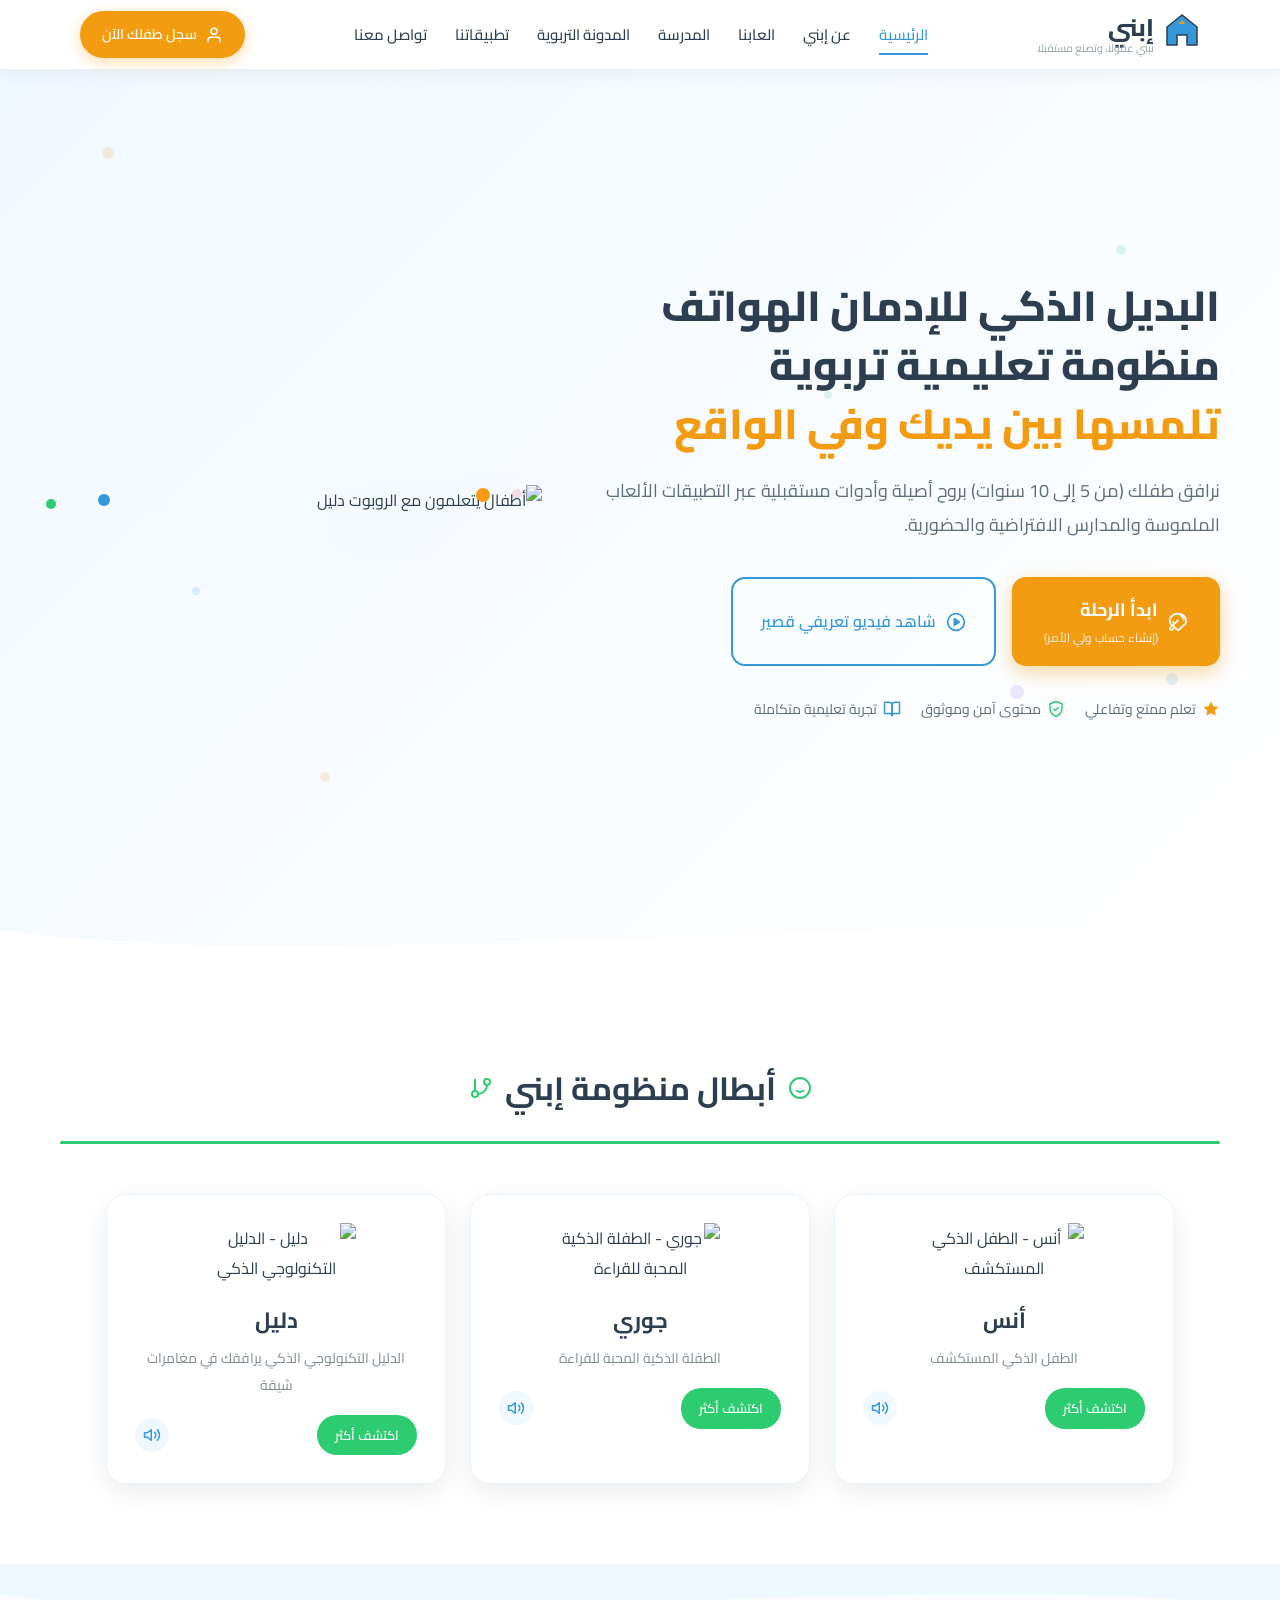
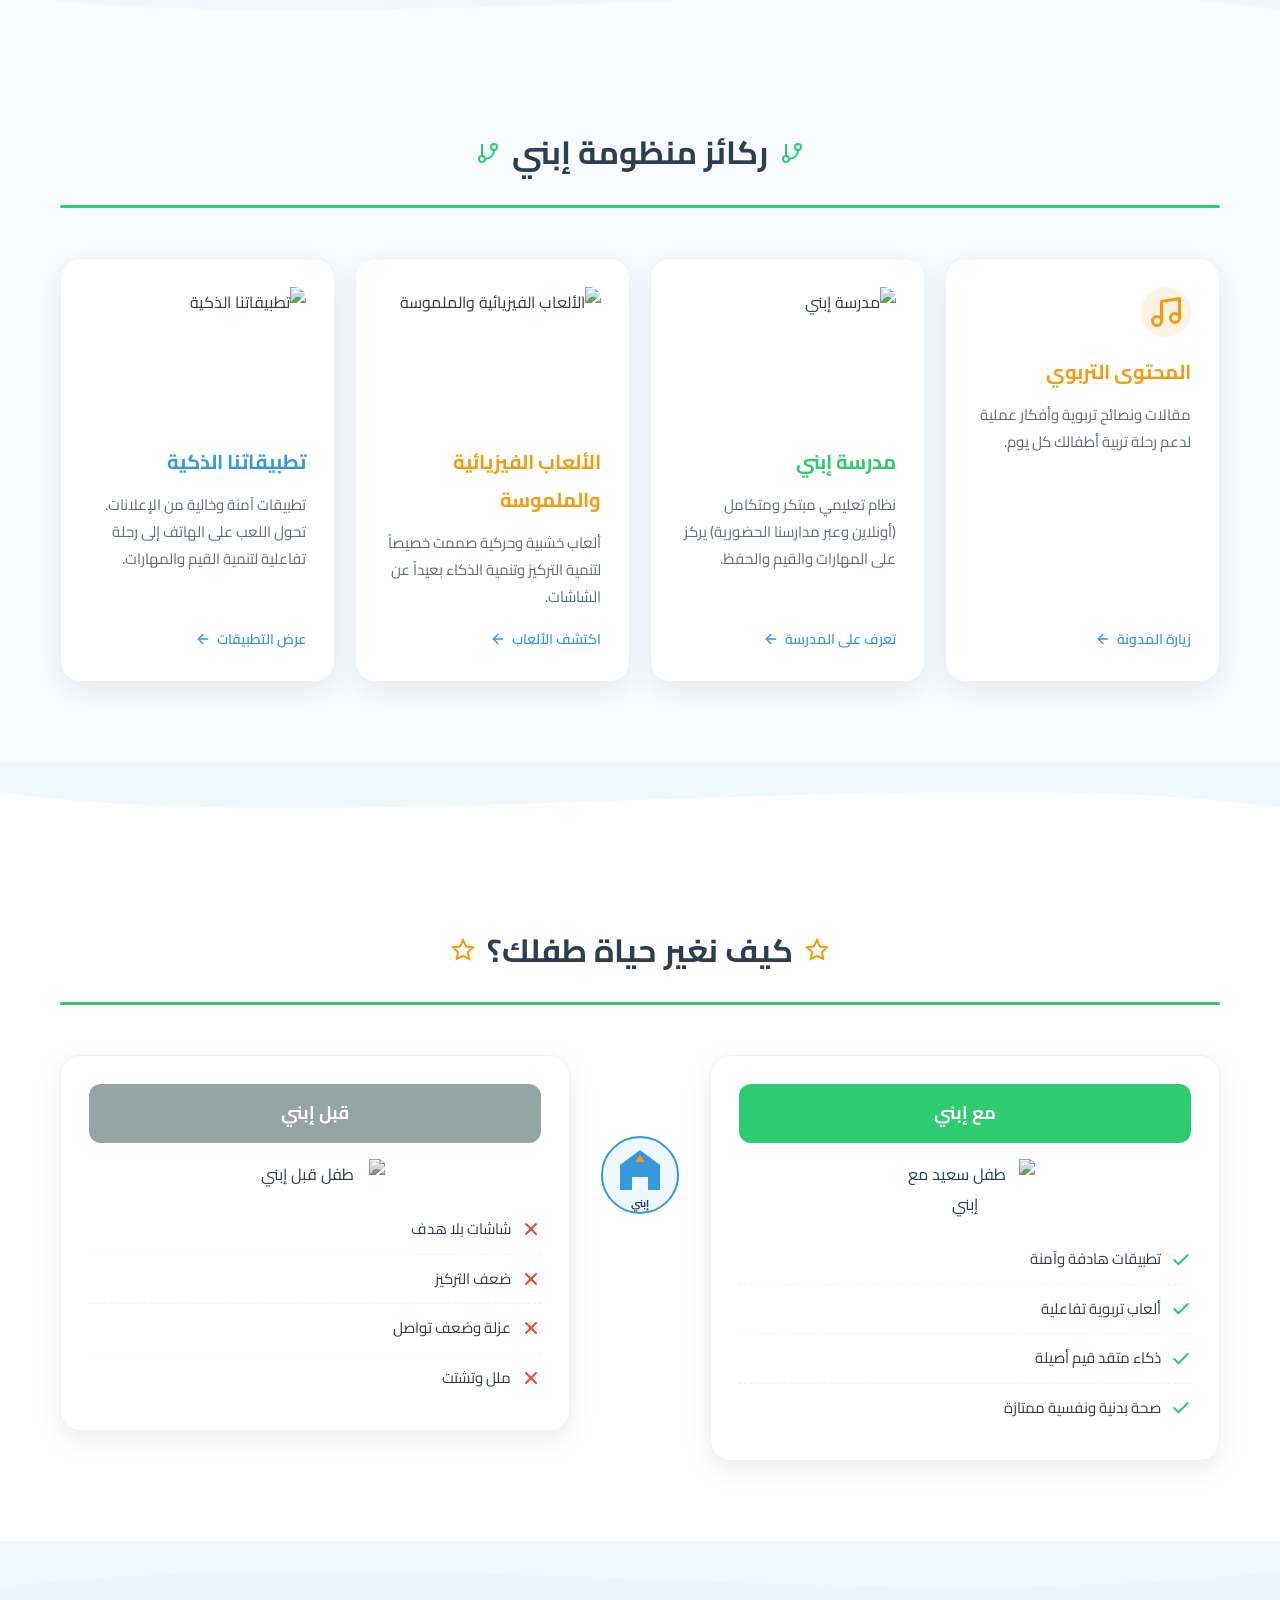
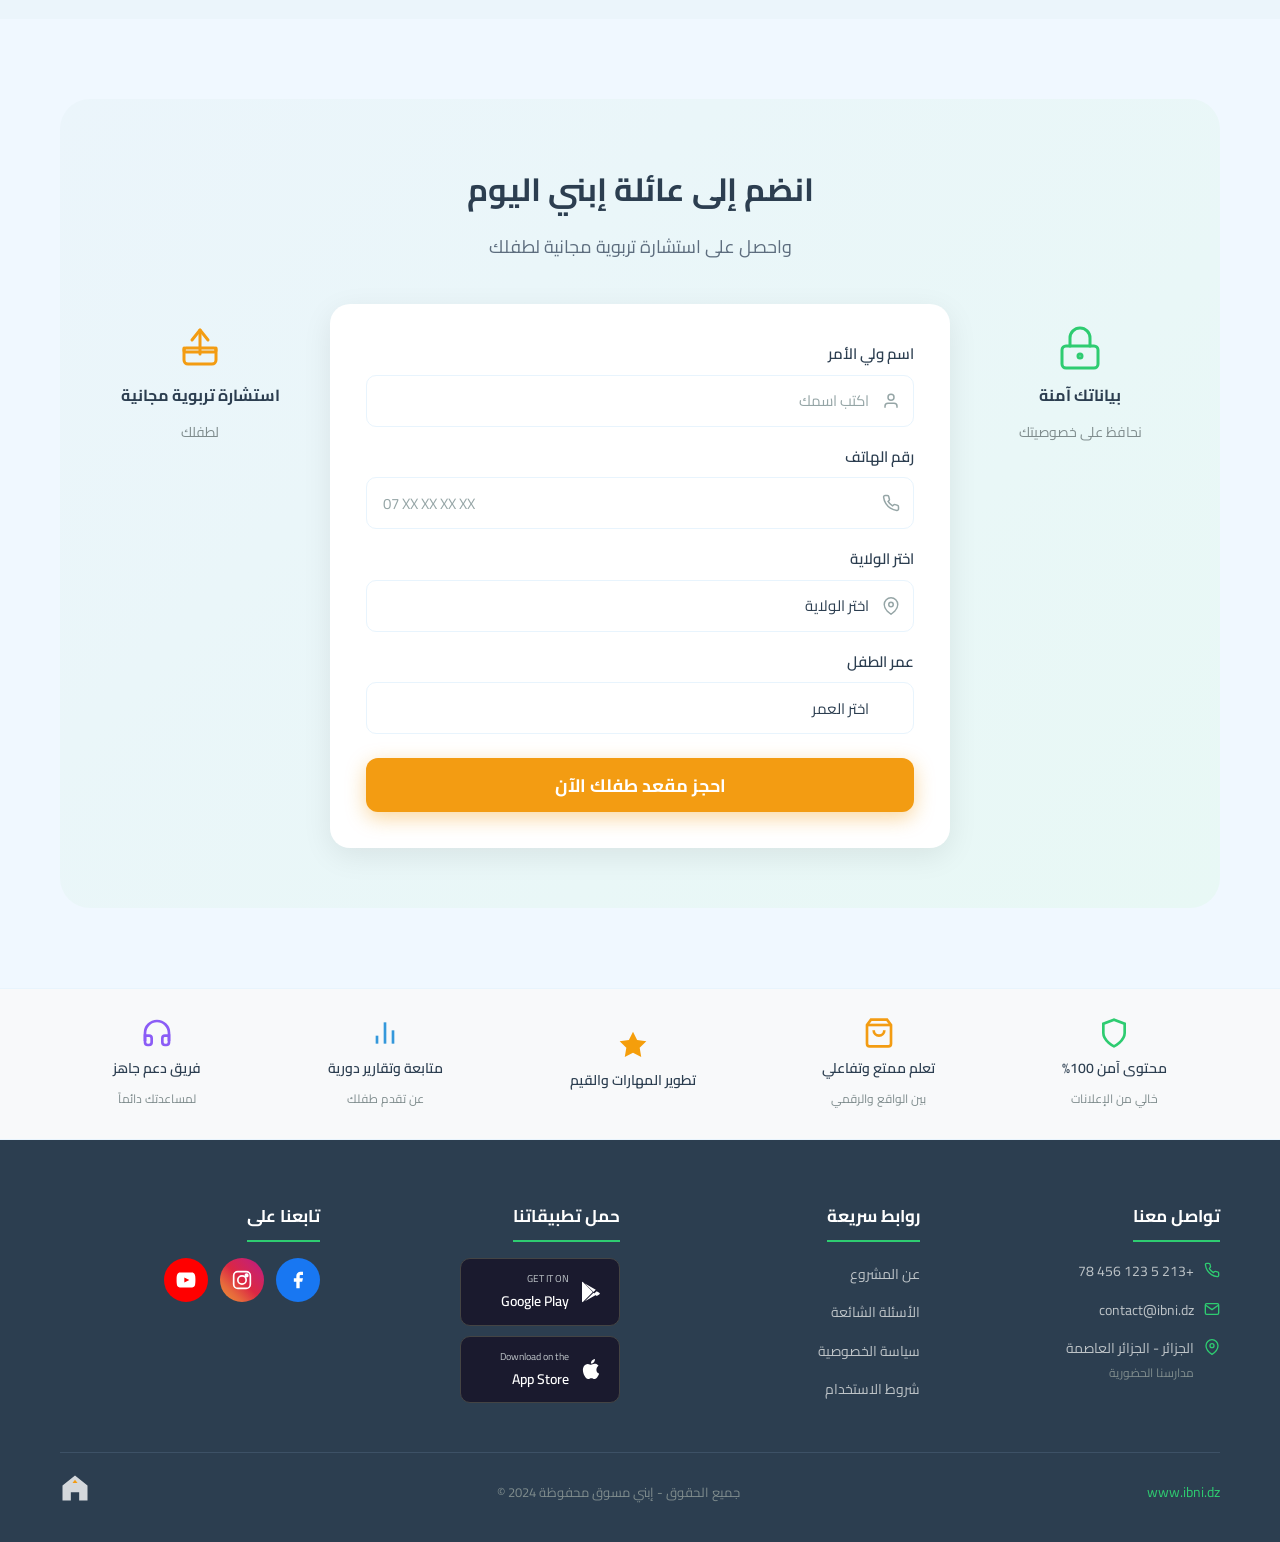
==== index.html @ ed9579e9 "Add files via upload" ====
<!DOCTYPE html>
<html lang="ar" dir="rtl">
<head>
  <meta charset="UTF-8">
  <meta name="viewport" content="width=device-width, initial-scale=1.0">
  <title>إبني - منظومة تعليمية تربوية</title>
  <link rel="preconnect" href="https://fonts.googleapis.com">
  <link rel="preconnect" href="https://fonts.gstatic.com" crossorigin>
  <link href="https://fonts.googleapis.com/css2?family=Cairo:wght@400;600;700;800&family=Tajawal:wght@400;500;700&display=swap" rel="stylesheet">
  <link rel="stylesheet" href="https://cdnjs.cloudflare.com/ajax/libs/font-awesome/6.5.1/css/all.min.css">
  <link rel="stylesheet" href="styles.css">
</head>
<body>

<!-- ═══════════════ NAVIGATION BAR ═══════════════ -->
<nav class="navbar" id="navbar">
  <div class="nav-container">
    <a href="#" class="nav-logo">
      <div class="logo-icon">
        <svg width="36" height="36" viewBox="0 0 36 36" fill="none">
          <path d="M18 3L3 15V33H13V23H23V33H33V15L18 3Z" fill="#3498DB" stroke="#2C3E50" stroke-width="1.5"/>
          <polygon points="18,8 15,12 21,12" fill="#F39C12"/>
        </svg>
      </div>
      <div class="logo-text">
        <span class="logo-name">إبني</span>
        <span class="logo-tagline">نبني عقولا، وتصنع مستقبلا</span>
      </div>
    </a>

    <ul class="nav-links" id="navLinks">
      <li><a href="#" class="active">الرئيسية</a></li>
      <li><a href="#about">عن إبني</a></li>
      <li><a href="#games">العابنا</a></li>
      <li><a href="#school">المدرسة</a></li>
      <li><a href="#blog">المدونة التربوية</a></li>
      <li><a href="#apps">تطبيقاتنا</a></li>
      <li><a href="#contact">تواصل معنا</a></li>
    </ul>

    <a href="register.html" class="nav-cta">
      <svg width="18" height="18" viewBox="0 0 24 24" fill="none" stroke="currentColor" stroke-width="2" stroke-linecap="round" stroke-linejoin="round"><path d="M20 21v-2a4 4 0 0 0-4-4H8a4 4 0 0 0-4 4v2"/><circle cx="12" cy="7" r="4"/></svg>
      <span>سجل طفلك الآن</span>
    </a>

    <button class="hamburger" id="hamburger" aria-label="القائمة">
      <svg width="28" height="28" viewBox="0 0 24 24" fill="none" stroke="#2C3E50" stroke-width="2.5" stroke-linecap="round"><line x1="3" y1="6" x2="21" y2="6"/><line x1="3" y1="12" x2="21" y2="12"/><line x1="3" y1="18" x2="21" y2="18"/></svg>
    </button>
  </div>
</nav>

<!-- ═══════════════ HERO SECTION ═══════════════ -->
<section class="hero" id="hero">
  <div class="hero-decorations">
    <span class="deco-circle deco-1"></span>
    <span class="deco-circle deco-2"></span>
    <span class="deco-circle deco-3"></span>
    <span class="deco-circle deco-4"></span>
    <span class="deco-circle deco-5"></span>
    <span class="deco-circle deco-6"></span>
    <span class="deco-circle deco-7"></span>
    <span class="deco-circle deco-8"></span>
  </div>
  <div class="container hero-grid">
    <div class="hero-text animate-fadeInRight">
      <h1>
        <span class="hero-line">البديل الذكي للإدمان الهواتف</span>
        <span class="hero-line">منظومة تعليمية تربوية</span>
        <span class="hero-line hero-highlight">تلمسها بين يديك وفي الواقع</span>
      </h1>
      <p class="hero-subtitle">نرافق طفلك (من 5 إلى 10 سنوات) بروح أصيلة وأدوات مستقبلية عبر التطبيقات الألعاب الملموسة والمدارس الافتراضية والحضورية.</p>
      <div class="hero-buttons animate-fadeInUp delay-1">
        <a href="register.html" class="btn btn-primary-cta">
          <svg width="20" height="20" viewBox="0 0 24 24" fill="none" stroke="currentColor" stroke-width="2" stroke-linecap="round" stroke-linejoin="round"><path d="M4.5 16.5c-1.5 1.38-2 2.5-2 3.5 0 2 2.5 2 4 0 1.5-2 .5-3.5 0-4.5"/><path d="M12 2C6.5 2 2 6 2 10c0 1.5.5 2.8 1 4l9 8 9-8c.5-1.2 1-2.5 1-4 0-4-4.5-8-10-8z" fill="none"/><path d="M15 4.1c2.3.8 4 3 4 5.4"/><path d="M6 12l2 2 4-4"/></svg>
          <div>
            <span class="btn-main-text">ابدأ الرحلة</span>
            <span class="btn-sub-text">(إنشاء حساب ولي الأمر)</span>
          </div>
        </a>
        <a href="#" class="btn btn-secondary-cta">
          <svg width="20" height="20" viewBox="0 0 24 24" fill="none" stroke="currentColor" stroke-width="2" stroke-linecap="round" stroke-linejoin="round"><circle cx="12" cy="12" r="10"/><polygon points="10,8 16,12 10,16" fill="currentColor"/></svg>
          <span>شاهد فيديو تعريفي قصير</span>
        </a>
      </div>
      <div class="trust-badges animate-fadeInUp delay-2">
        <div class="trust-badge">
          <svg width="18" height="18" viewBox="0 0 24 24" fill="#F39C12"><polygon points="12,2 15.09,8.26 22,9.27 17,14.14 18.18,21.02 12,17.77 5.82,21.02 7,14.14 2,9.27 8.91,8.26"/></svg>
          <span>تعلم ممتع وتفاعلي</span>
        </div>
        <div class="trust-badge">
          <svg width="18" height="18" viewBox="0 0 24 24" fill="none" stroke="#2ECC71" stroke-width="2" stroke-linecap="round" stroke-linejoin="round"><path d="M12 22s8-4 8-10V5l-8-3-8 3v7c0 6 8 10 8 10z"/><polyline points="9,12 11,14 15,10"/></svg>
          <span>محتوى آمن وموثوق</span>
        </div>
        <div class="trust-badge">
          <svg width="18" height="18" viewBox="0 0 24 24" fill="none" stroke="#3498DB" stroke-width="2" stroke-linecap="round" stroke-linejoin="round"><path d="M2 3h6a4 4 0 0 1 4 4v14a3 3 0 0 0-3-3H2z"/><path d="M22 3h-6a4 4 0 0 0-4 4v14a3 3 0 0 1 3-3h7z"/></svg>
          <span>تجربة تعليمية متكاملة</span>
        </div>
      </div>
    </div>
    <div class="hero-image animate-fadeInLeft">
      <img src="img/hero-characters.png" alt="أطفال يتعلمون مع الروبوت دليل" loading="lazy">
      <span class="floating-dot dot-1"></span>
      <span class="floating-dot dot-2"></span>
      <span class="floating-dot dot-3"></span>
    </div>
  </div>
  <div class="wave-divider">
    <svg viewBox="0 0 1440 100" preserveAspectRatio="none"><path d="M0,40 C360,100 1080,0 1440,60 L1440,100 L0,100 Z" fill="#FFFFFF"/></svg>
  </div>
</section>

<!-- ═══════════════ CHARACTERS SECTION ═══════════════ -->
<section class="characters-section" id="about">
  <div class="container">
    <div class="section-header reveal">
      <svg class="section-icon" width="24" height="24" viewBox="0 0 24 24" fill="none" stroke="#2ECC71" stroke-width="2"><path d="M12 2C6.48 2 2 6.48 2 12s4.48 10 10 10 10-4.48 10-10S17.52 2 12 2z"/><path d="M8 14s1.5 2 4 2 4-2 4-2"/><line x1="9" y1="9" x2="9.01" y2="9"/><line x1="15" y1="9" x2="15.01" y2="9"/></svg>
      <h2>أبطال منظومة إبني</h2>
      <svg class="section-icon" width="24" height="24" viewBox="0 0 24 24" fill="none" stroke="#2ECC71" stroke-width="2"><path d="M6 3v12"/><path d="M18 9a3 3 0 1 0 0-6 3 3 0 0 0 0 6z"/><path d="M6 21a3 3 0 1 0 0-6 3 3 0 0 0 0 6z"/><path d="M18 9a9 9 0 0 1-9 9"/></svg>
      <div class="section-underline"></div>
    </div>
    <div class="characters-grid">
      <div class="character-card reveal">
        <div class="character-img-wrap">
          <img src="img/anas.png" alt="أنس - الطفل الذكي المستكشف" loading="lazy" class="character-img float-animation">
        </div>
        <h3 class="character-name">أنس</h3>
        <p class="character-desc">الطفل الذكي المستكشف</p>
        <div class="character-actions">
          <a href="#" class="btn-discover">اكتشف أكثر</a>
          <button class="btn-audio" aria-label="تشغيل الصوت">
            <svg width="18" height="18" viewBox="0 0 24 24" fill="none" stroke="#3498DB" stroke-width="2" stroke-linecap="round" stroke-linejoin="round"><polygon points="11,5 6,9 2,9 2,15 6,15 11,19"/><path d="M19.07 4.93a10 10 0 0 1 0 14.14"/><path d="M15.54 8.46a5 5 0 0 1 0 7.07"/></svg>
          </button>
        </div>
      </div>
      <div class="character-card reveal">
        <div class="character-img-wrap">
          <img src="img/jouri.png" alt="جوري - الطفلة الذكية المحبة للقراءة" loading="lazy" class="character-img float-animation">
        </div>
        <h3 class="character-name">جوري</h3>
        <p class="character-desc">الطفلة الذكية المحبة للقراءة</p>
        <div class="character-actions">
          <a href="#" class="btn-discover">اكتشف أكثر</a>
          <button class="btn-audio" aria-label="تشغيل الصوت">
            <svg width="18" height="18" viewBox="0 0 24 24" fill="none" stroke="#3498DB" stroke-width="2" stroke-linecap="round" stroke-linejoin="round"><polygon points="11,5 6,9 2,9 2,15 6,15 11,19"/><path d="M19.07 4.93a10 10 0 0 1 0 14.14"/><path d="M15.54 8.46a5 5 0 0 1 0 7.07"/></svg>
          </button>
        </div>
      </div>
      <div class="character-card reveal">
        <div class="character-img-wrap">
          <img src="img/dalil.png" alt="دليل - الدليل التكنولوجي الذكي" loading="lazy" class="character-img float-animation">
        </div>
        <h3 class="character-name">دليل</h3>
        <p class="character-desc">الدليل التكنولوجي الذكي يرافقك في مغامرات شيقة</p>
        <div class="character-actions">
          <a href="#" class="btn-discover">اكتشف أكثر</a>
          <button class="btn-audio" aria-label="تشغيل الصوت">
            <svg width="18" height="18" viewBox="0 0 24 24" fill="none" stroke="#3498DB" stroke-width="2" stroke-linecap="round" stroke-linejoin="round"><polygon points="11,5 6,9 2,9 2,15 6,15 11,19"/><path d="M19.07 4.93a10 10 0 0 1 0 14.14"/><path d="M15.54 8.46a5 5 0 0 1 0 7.07"/></svg>
          </button>
        </div>
      </div>
    </div>
  </div>
</section>

<!-- ═══════════════ WAVE DIVIDER ═══════════════ -->
<div class="wave-divider wave-white-to-blue">
  <svg viewBox="0 0 1440 100" preserveAspectRatio="none"><path d="M0,40 C360,100 1080,0 1440,60 L1440,100 L0,100 Z" fill="#F8FBFF"/></svg>
</div>

<!-- ═══════════════ PILLARS SECTION ═══════════════ -->
<section class="pillars-section" id="games">
  <div class="container">
    <div class="section-header reveal">
      <svg class="section-icon" width="24" height="24" viewBox="0 0 24 24" fill="none" stroke="#2ECC71" stroke-width="2"><path d="M6 3v12"/><path d="M18 9a3 3 0 1 0 0-6 3 3 0 0 0 0 6z"/><path d="M6 21a3 3 0 1 0 0-6 3 3 0 0 0 0 6z"/><path d="M18 9a9 9 0 0 1-9 9"/></svg>
      <h2>ركائز منظومة إبني</h2>
      <svg class="section-icon" width="24" height="24" viewBox="0 0 24 24" fill="none" stroke="#2ECC71" stroke-width="2"><path d="M6 3v12"/><path d="M18 9a3 3 0 1 0 0-6 3 3 0 0 0 0 6z"/><path d="M6 21a3 3 0 1 0 0-6 3 3 0 0 0 0 6z"/><path d="M18 9a9 9 0 0 1-9 9"/></svg>
      <div class="section-underline"></div>
    </div>
    <div class="pillars-grid">
      <!-- Pillar 1 -->
      <div class="pillar-card reveal">
        <div class="pillar-icon-wrap" style="background: rgba(243,156,18,0.12)">
          <svg width="36" height="36" viewBox="0 0 24 24" fill="none" stroke="#F39C12" stroke-width="2" stroke-linecap="round" stroke-linejoin="round"><path d="M9 18V5l12-2v13"/><circle cx="6" cy="18" r="3"/><circle cx="18" cy="16" r="3"/></svg>
        </div>
        <h3 class="pillar-title" style="color:#F39C12">المحتوى التربوي</h3>
        <p class="pillar-body">مقالات ونصائح تربوية وأفكار عملية لدعم رحلة تربية أطفالك كل يوم.</p>
        <a href="#" class="pillar-link">
          زيارة المدونة
          <svg width="16" height="16" viewBox="0 0 24 24" fill="none" stroke="currentColor" stroke-width="2" stroke-linecap="round" stroke-linejoin="round"><line x1="19" y1="12" x2="5" y2="12"/><polyline points="12,19 5,12 12,5"/></svg>
        </a>
      </div>
      <!-- Pillar 2 -->
      <div class="pillar-card pillar-has-image reveal" id="school">
        <div class="pillar-image-wrap">
          <img src="img/school.png" alt="مدرسة إبني" loading="lazy">
        </div>
        <h3 class="pillar-title" style="color:#2ECC71">مدرسة إبني</h3>
        <p class="pillar-body">نظام تعليمي مبتكر ومتكامل (أونلاين وعبر مدارسنا الحضورية) يركز على المهارات والقيم والحفظ.</p>
        <a href="#" class="pillar-link">
          تعرف على المدرسة
          <svg width="16" height="16" viewBox="0 0 24 24" fill="none" stroke="currentColor" stroke-width="2" stroke-linecap="round" stroke-linejoin="round"><line x1="19" y1="12" x2="5" y2="12"/><polyline points="12,19 5,12 12,5"/></svg>
        </a>
      </div>
      <!-- Pillar 3 -->
      <div class="pillar-card pillar-has-image reveal">
        <div class="pillar-image-wrap">
          <img src="img/toys.png" alt="الألعاب الفيزيائية والملموسة" loading="lazy">
        </div>
        <h3 class="pillar-title" style="color:#F39C12">الألعاب الفيزيائية والملموسة</h3>
        <p class="pillar-body">ألعاب خشبية وحركية صممت خصيصاً لتنمية التركيز وتنمية الذكاء بعيداً عن الشاشات.</p>
        <a href="#" class="pillar-link">
          اكتشف الألعاب
          <svg width="16" height="16" viewBox="0 0 24 24" fill="none" stroke="currentColor" stroke-width="2" stroke-linecap="round" stroke-linejoin="round"><line x1="19" y1="12" x2="5" y2="12"/><polyline points="12,19 5,12 12,5"/></svg>
        </a>
      </div>
      <!-- Pillar 4 -->
      <div class="pillar-card pillar-has-image reveal" id="apps">
        <div class="pillar-image-wrap">
          <img src="img/apps.png" alt="تطبيقاتنا الذكية" loading="lazy">
        </div>
        <h3 class="pillar-title" style="color:#3498DB">تطبيقاتنا الذكية</h3>
        <p class="pillar-body">تطبيقات آمنة وخالية من الإعلانات. تحول اللعب على الهاتف إلى رحلة تفاعلية لتنمية القيم والمهارات.</p>
        <a href="#" class="pillar-link">
          عرض التطبيقات
          <svg width="16" height="16" viewBox="0 0 24 24" fill="none" stroke="currentColor" stroke-width="2" stroke-linecap="round" stroke-linejoin="round"><line x1="19" y1="12" x2="5" y2="12"/><polyline points="12,19 5,12 12,5"/></svg>
        </a>
      </div>
    </div>
  </div>
</section>

<!-- ═══════════════ WAVE DIVIDER ═══════════════ -->
<div class="wave-divider wave-blue-to-white">
  <svg viewBox="0 0 1440 100" preserveAspectRatio="none"><path d="M0,40 C360,100 1080,0 1440,60 L1440,100 L0,100 Z" fill="#FFFFFF"/></svg>
</div>

<!-- ═══════════════ COMPARISON SECTION ═══════════════ -->
<section class="comparison-section">
  <div class="container">
    <div class="section-header reveal">
      <svg class="section-icon" width="24" height="24" viewBox="0 0 24 24" fill="none" stroke="#F39C12" stroke-width="2"><polygon points="12,2 15,8.5 22,9.3 17,14 18.2,21 12,17.8 5.8,21 7,14 2,9.3 9,8.5"/></svg>
      <h2>كيف نغير حياة طفلك؟</h2>
      <svg class="section-icon" width="24" height="24" viewBox="0 0 24 24" fill="none" stroke="#F39C12" stroke-width="2"><polygon points="12,2 15,8.5 22,9.3 17,14 18.2,21 12,17.8 5.8,21 7,14 2,9.3 9,8.5"/></svg>
      <div class="section-underline"></div>
    </div>
    <div class="comparison-grid reveal">
      <!-- WITH IBNI (left in RTL = visually right) -->
      <div class="comparison-col comparison-after">
        <div class="comparison-header comparison-header-green">مع إبني</div>
        <div class="comparison-img-wrap">
          <img src="img/happy-child.png" alt="طفل سعيد مع إبني" loading="lazy">
        </div>
        <ul class="comparison-list">
          <li><svg width="20" height="20" viewBox="0 0 24 24" fill="none" stroke="#2ECC71" stroke-width="2.5" stroke-linecap="round" stroke-linejoin="round"><polyline points="20,6 9,17 4,12"/></svg><span>تطبيقات هادفة وآمنة</span></li>
          <li><svg width="20" height="20" viewBox="0 0 24 24" fill="none" stroke="#2ECC71" stroke-width="2.5" stroke-linecap="round" stroke-linejoin="round"><polyline points="20,6 9,17 4,12"/></svg><span>ألعاب تربوية تفاعلية</span></li>
          <li><svg width="20" height="20" viewBox="0 0 24 24" fill="none" stroke="#2ECC71" stroke-width="2.5" stroke-linecap="round" stroke-linejoin="round"><polyline points="20,6 9,17 4,12"/></svg><span>ذكاء متقد قيم أصيلة</span></li>
          <li><svg width="20" height="20" viewBox="0 0 24 24" fill="none" stroke="#2ECC71" stroke-width="2.5" stroke-linecap="round" stroke-linejoin="round"><polyline points="20,6 9,17 4,12"/></svg><span>صحة بدنية ونفسية ممتازة</span></li>
        </ul>
      </div>
      <!-- CENTER LOGO -->
      <div class="comparison-center">
        <div class="comparison-logo pulse-animation">
          <svg width="80" height="80" viewBox="0 0 80 80" fill="none">
            <circle cx="40" cy="40" r="38" fill="#F0F8FF" stroke="#3498DB" stroke-width="2"/>
            <path d="M40 15L20 30V55H32V42H48V55H60V30L40 15Z" fill="#3498DB"/>
            <polygon points="40,20 35,27 45,27" fill="#F39C12"/>
            <text x="40" y="72" text-anchor="middle" fill="#2C3E50" font-family="Cairo" font-size="10" font-weight="700">إبني</text>
          </svg>
        </div>
      </div>
      <!-- BEFORE IBNI -->
      <div class="comparison-col comparison-before">
        <div class="comparison-header comparison-header-gray">قبل إبني</div>
        <div class="comparison-img-wrap">
          <img src="img/sad-child.png" alt="طفل قبل إبني" loading="lazy" class="grayscale-img">
        </div>
        <ul class="comparison-list">
          <li><svg width="20" height="20" viewBox="0 0 24 24" fill="none" stroke="#E74C3C" stroke-width="2.5" stroke-linecap="round" stroke-linejoin="round"><line x1="18" y1="6" x2="6" y2="18"/><line x1="6" y1="6" x2="18" y2="18"/></svg><span>شاشات بلا هدف</span></li>
          <li><svg width="20" height="20" viewBox="0 0 24 24" fill="none" stroke="#E74C3C" stroke-width="2.5" stroke-linecap="round" stroke-linejoin="round"><line x1="18" y1="6" x2="6" y2="18"/><line x1="6" y1="6" x2="18" y2="18"/></svg><span>ضعف التركيز</span></li>
          <li><svg width="20" height="20" viewBox="0 0 24 24" fill="none" stroke="#E74C3C" stroke-width="2.5" stroke-linecap="round" stroke-linejoin="round"><line x1="18" y1="6" x2="6" y2="18"/><line x1="6" y1="6" x2="18" y2="18"/></svg><span>عزلة وضعف تواصل</span></li>
          <li><svg width="20" height="20" viewBox="0 0 24 24" fill="none" stroke="#E74C3C" stroke-width="2.5" stroke-linecap="round" stroke-linejoin="round"><line x1="18" y1="6" x2="6" y2="18"/><line x1="6" y1="6" x2="18" y2="18"/></svg><span>ملل وتشتت</span></li>
        </ul>
      </div>
    </div>
  </div>
</section>

<!-- ═══════════════ WAVE DIVIDER ═══════════════ -->
<div class="wave-divider">
  <svg viewBox="0 0 1440 100" preserveAspectRatio="none"><path d="M0,60 C480,0 960,100 1440,40 L1440,100 L0,100 Z" fill="#EBF5FB"/></svg>
</div>

<!-- ═══════════════ REGISTRATION CTA SECTION ═══════════════ -->
<section class="cta-section" id="contact">
  <div class="container">
    <div class="cta-wrapper reveal">
      <h2 class="cta-title">انضم إلى عائلة إبني اليوم</h2>
      <p class="cta-subtitle">واحصل على استشارة تربوية مجانية لطفلك</p>
      <div class="cta-grid">
        <!-- Left Badge -->
        <div class="cta-badge">
          <svg width="48" height="48" viewBox="0 0 24 24" fill="none" stroke="#2ECC71" stroke-width="1.5" stroke-linecap="round" stroke-linejoin="round"><rect x="3" y="11" width="18" height="11" rx="2" ry="2"/><path d="M7 11V7a5 5 0 0 1 10 0v4"/><circle cx="12" cy="16" r="1"/></svg>
          <span class="cta-badge-title">بياناتك آمنة</span>
          <span class="cta-badge-sub">نحافظ على خصوصيتك</span>
        </div>
        <!-- Center Form -->
        <form class="cta-form" id="ctaForm">
          <div class="form-group">
            <label for="parentName">اسم ولي الأمر</label>
            <div class="input-wrap">
              <svg class="input-icon" width="18" height="18" viewBox="0 0 24 24" fill="none" stroke="#95A5A6" stroke-width="2"><path d="M20 21v-2a4 4 0 0 0-4-4H8a4 4 0 0 0-4 4v2"/><circle cx="12" cy="7" r="4"/></svg>
              <input type="text" id="parentName" placeholder="اكتب اسمك" required>
            </div>
          </div>
          <div class="form-group">
            <label for="parentPhone">رقم الهاتف</label>
            <div class="input-wrap">
              <svg class="input-icon" width="18" height="18" viewBox="0 0 24 24" fill="none" stroke="#95A5A6" stroke-width="2"><path d="M22 16.92v3a2 2 0 0 1-2.18 2 19.79 19.79 0 0 1-8.63-3.07 19.5 19.5 0 0 1-6-6 19.79 19.79 0 0 1-3.07-8.67A2 2 0 0 1 4.11 2h3a2 2 0 0 1 2 1.72 12.84 12.84 0 0 0 .7 2.81 2 2 0 0 1-.45 2.11L8.09 9.91a16 16 0 0 0 6 6l1.27-1.27a2 2 0 0 1 2.11-.45 12.84 12.84 0 0 0 2.81.7A2 2 0 0 1 22 16.92z"/></svg>
              <input type="tel" id="parentPhone" placeholder="07 XX XX XX XX" pattern="0[5-7][0-9]{8}">
            </div>
          </div>
          <div class="form-group">
            <label for="wilaya">اختر الولاية</label>
            <div class="input-wrap">
              <svg class="input-icon" width="18" height="18" viewBox="0 0 24 24" fill="none" stroke="#95A5A6" stroke-width="2"><path d="M21 10c0 7-9 13-9 13s-9-6-9-13a9 9 0 0 1 18 0z"/><circle cx="12" cy="10" r="3"/></svg>
              <select id="wilaya">
                <option value="">اختر الولاية</option>
                <option value="01">01 - Adrar</option><option value="02">02 - Chlef</option><option value="03">03 - Laghouat</option><option value="04">04 - Oum El Bouaghi</option><option value="05">05 - Batna</option><option value="06">06 - Béjaïa</option><option value="07">07 - Biskra</option><option value="08">08 - Béchar</option><option value="09">09 - Blida</option><option value="10">10 - Bouira</option><option value="11">11 - Tamanrasset</option><option value="12">12 - Tébessa</option><option value="13">13 - Tlemcen</option><option value="14">14 - Tiaret</option><option value="15">15 - Tizi Ouzou</option><option value="16">16 - Algiers</option><option value="17">17 - Djelfa</option><option value="18">18 - Jijel</option><option value="19">19 - Sétif</option><option value="20">20 - Saïda</option><option value="21">21 - Skikda</option><option value="22">22 - Sidi Bel Abbès</option><option value="23">23 - Annaba</option><option value="24">24 - Guelma</option><option value="25">25 - Constantine</option><option value="26">26 - Médéa</option><option value="27">27 - Mostaganem</option><option value="28">28 - M'Sila</option><option value="29">29 - Mascara</option><option value="30">30 - Ouargla</option><option value="31">31 - Oran</option><option value="32">32 - El Bayadh</option><option value="33">33 - Illizi</option><option value="34">34 - Bordj Bou Arréridj</option><option value="35">35 - Boumerdès</option><option value="36">36 - El Tarf</option><option value="37">37 - Tindouf</option><option value="38">38 - Tissemsilt</option><option value="39">39 - El Oued</option><option value="40">40 - Khenchela</option><option value="41">41 - Souk Ahras</option><option value="42">42 - Tipaza</option><option value="43">43 - Mila</option><option value="44">44 - Aïn Defla</option><option value="45">45 - Naâma</option><option value="46">46 - Aïn Témouchent</option><option value="47">47 - Ghardaïa</option><option value="48">48 - Relizane</option><option value="49">49 - Timimoun</option><option value="50">50 - Bordj Badji Mokhtar</option><option value="51">51 - Ouled Djellal</option><option value="52">52 - Béni Abbès</option><option value="53">53 - In Salah</option><option value="54">54 - In Guezzam</option><option value="55">55 - Touggourt</option><option value="56">56 - Djanet</option><option value="57">57 - El M'Ghair</option><option value="58">58 - El Meniaa</option>
              </select>
            </div>
          </div>
          <div class="form-group">
            <label for="childAge">عمر الطفل</label>
            <div class="input-wrap">
              <select id="childAge">
                <option value="">اختر العمر</option>
                <option value="5">5 سنوات</option>
                <option value="6">6 سنوات</option>
                <option value="7">7 سنوات</option>
                <option value="8">8 سنوات</option>
                <option value="9">9 سنوات</option>
                <option value="10">10 سنوات</option>
              </select>
            </div>
          </div>
          <button type="submit" class="btn-submit">احجز مقعد طفلك الآن</button>
        </form>
        <!-- Right Badge -->
        <div class="cta-badge">
          <svg width="48" height="48" viewBox="0 0 24 24" fill="none" stroke="#F39C12" stroke-width="1.5" stroke-linecap="round" stroke-linejoin="round"><path d="M20 12v6a2 2 0 0 1-2 2H6a2 2 0 0 1-2-2v-6"/><polyline points="12,3 12,15"/><path d="M8 8l4-5 4 5"/><rect x="4" y="12" width="16" height="2" rx="1"/></svg>
          <span class="cta-badge-title">استشارة تربوية مجانية</span>
          <span class="cta-badge-sub">لطفلك</span>
        </div>
      </div>
    </div>
  </div>
</section>

<!-- ═══════════════ TRUST BAR ═══════════════ -->
<section class="trust-bar">
  <div class="container">
    <div class="trust-bar-grid">
      <div class="trust-bar-item reveal">
        <svg width="32" height="32" viewBox="0 0 24 24" fill="none" stroke="#2ECC71" stroke-width="2"><path d="M12 22s8-4 8-10V5l-8-3-8 3v7c0 6 8 10 8 10z"/></svg>
        <span class="trust-bar-text">محتوى آمن 100%</span>
        <span class="trust-bar-sub">خالي من الإعلانات</span>
      </div>
      <div class="trust-bar-item reveal">
        <svg width="32" height="32" viewBox="0 0 24 24" fill="none" stroke="#F39C12" stroke-width="2"><path d="M6 2L3 6v14a2 2 0 0 0 2 2h14a2 2 0 0 0 2-2V6l-3-4z"/><line x1="3" y1="6" x2="21" y2="6"/><path d="M16 10a4 4 0 0 1-8 0"/></svg>
        <span class="trust-bar-text">تعلم ممتع وتفاعلي</span>
        <span class="trust-bar-sub">بين الواقع والرقمي</span>
      </div>
      <div class="trust-bar-item reveal">
        <svg width="32" height="32" viewBox="0 0 24 24" fill="#F59E0B"><polygon points="12,2 15.09,8.26 22,9.27 17,14.14 18.18,21.02 12,17.77 5.82,21.02 7,14.14 2,9.27 8.91,8.26"/></svg>
        <span class="trust-bar-text">تطوير المهارات والقيم</span>
        <span class="trust-bar-sub"></span>
      </div>
      <div class="trust-bar-item reveal">
        <svg width="32" height="32" viewBox="0 0 24 24" fill="none" stroke="#3498DB" stroke-width="2"><line x1="18" y1="20" x2="18" y2="10"/><line x1="12" y1="20" x2="12" y2="4"/><line x1="6" y1="20" x2="6" y2="14"/></svg>
        <span class="trust-bar-text">متابعة وتقارير دورية</span>
        <span class="trust-bar-sub">عن تقدم طفلك</span>
      </div>
      <div class="trust-bar-item reveal">
        <svg width="32" height="32" viewBox="0 0 24 24" fill="none" stroke="#8B5CF6" stroke-width="2"><path d="M3 18v-6a9 9 0 0 1 18 0v6"/><path d="M21 19a2 2 0 0 1-2 2h-1a2 2 0 0 1-2-2v-3a2 2 0 0 1 2-2h3zM3 19a2 2 0 0 0 2 2h1a2 2 0 0 0 2-2v-3a2 2 0 0 0-2-2H3z"/></svg>
        <span class="trust-bar-text">فريق دعم جاهز</span>
        <span class="trust-bar-sub">لمساعدتك دائماً</span>
      </div>
    </div>
  </div>
</section>

<!-- ═══════════════ FOOTER ═══════════════ -->
<footer class="site-footer">
  <div class="container">
    <div class="footer-grid">
      <!-- Column 1 -->
      <div class="footer-col">
        <h4 class="footer-heading">تواصل معنا</h4>
        <ul class="footer-contact">
          <li>
            <svg width="16" height="16" viewBox="0 0 24 24" fill="none" stroke="#2ECC71" stroke-width="2"><path d="M22 16.92v3a2 2 0 0 1-2.18 2 19.79 19.79 0 0 1-8.63-3.07 19.5 19.5 0 0 1-6-6 19.79 19.79 0 0 1-3.07-8.67A2 2 0 0 1 4.11 2h3a2 2 0 0 1 2 1.72c.13.81.32 1.6.57 2.37a2 2 0 0 1-.45 2.11L8.09 9.91a16 16 0 0 0 6 6l1.27-1.27a2 2 0 0 1 2.11-.45c.77.25 1.56.44 2.37.57A2 2 0 0 1 22 16.92z"/></svg>
            <span>+213 5 123 456 78</span>
          </li>
          <li>
            <svg width="16" height="16" viewBox="0 0 24 24" fill="none" stroke="#2ECC71" stroke-width="2"><path d="M4 4h16c1.1 0 2 .9 2 2v12c0 1.1-.9 2-2 2H4c-1.1 0-2-.9-2-2V6c0-1.1.9-2 2-2z"/><polyline points="22,6 12,13 2,6"/></svg>
            <span>contact@ibni.dz</span>
          </li>
          <li>
            <svg width="16" height="16" viewBox="0 0 24 24" fill="none" stroke="#2ECC71" stroke-width="2"><path d="M21 10c0 7-9 13-9 13s-9-6-9-13a9 9 0 0 1 18 0z"/><circle cx="12" cy="10" r="3"/></svg>
            <div>
              <span>الجزائر - الجزائر العاصمة</span>
              <span class="footer-sub">مدارسنا الحضورية</span>
            </div>
          </li>
        </ul>
      </div>
      <!-- Column 2 -->
      <div class="footer-col">
        <h4 class="footer-heading">روابط سريعة</h4>
        <ul class="footer-links">
          <li><a href="#">عن المشروع</a></li>
          <li><a href="#">الأسئلة الشائعة</a></li>
          <li><a href="#">سياسة الخصوصية</a></li>
          <li><a href="#">شروط الاستخدام</a></li>
        </ul>
      </div>
      <!-- Column 3 -->
      <div class="footer-col">
        <h4 class="footer-heading">حمل تطبيقاتنا</h4>
        <div class="store-buttons">
          <a href="#" class="store-btn">
            <svg width="24" height="24" viewBox="0 0 24 24" fill="#FFFFFF"><path d="M3.609 1.814L13.792 12 3.61 22.186a.996.996 0 0 1-.61-.92V2.734a1 1 0 0 1 .609-.92zm10.89 10.893l2.302 2.302-10.937 6.333 8.635-8.635zm3.199-1.4l2.538 1.472a1 1 0 0 1 0 1.728l-2.538 1.47-2.536-2.534 2.536-2.137zM5.864 3.469L16.8 9.802l-2.302 2.302L5.864 3.47z"/></svg>
            <div>
              <span class="store-small">GET IT ON</span>
              <span class="store-big">Google Play</span>
            </div>
          </a>
          <a href="#" class="store-btn">
            <svg width="24" height="24" viewBox="0 0 24 24" fill="#FFFFFF"><path d="M18.71 19.5c-.83 1.24-1.71 2.45-3.05 2.47-1.34.03-1.77-.79-3.29-.79-1.53 0-2 .77-3.27.82-1.31.05-2.3-1.32-3.14-2.53C4.25 17 2.94 12.45 4.7 9.39c.87-1.52 2.43-2.48 4.12-2.51 1.28-.02 2.5.87 3.29.87.78 0 2.26-1.07 3.8-.91.65.03 2.47.26 3.64 1.98-.09.06-2.17 1.28-2.15 3.81.03 3.02 2.65 4.03 2.68 4.04-.03.07-.42 1.44-1.38 2.83M13 3.5c.73-.83 1.94-1.46 2.94-1.5.13 1.17-.34 2.35-1.04 3.19-.69.85-1.83 1.51-2.95 1.42-.15-1.15.41-2.35 1.05-3.11z"/></svg>
            <div>
              <span class="store-small">Download on the</span>
              <span class="store-big">App Store</span>
            </div>
          </a>
        </div>
      </div>
      <!-- Column 4 -->
      <div class="footer-col">
        <h4 class="footer-heading">تابعنا على</h4>
        <div class="social-icons">
          <a href="#" class="social-circle social-fb" aria-label="فيسبوك">
            <svg width="20" height="20" viewBox="0 0 24 24" fill="#FFFFFF"><path d="M18 2h-3a5 5 0 0 0-5 5v3H7v4h3v8h4v-8h3l1-4h-4V7a1 1 0 0 1 1-1h3z"/></svg>
          </a>
          <a href="#" class="social-circle social-ig" aria-label="انستغرام">
            <svg width="20" height="20" viewBox="0 0 24 24" fill="none" stroke="#FFFFFF" stroke-width="2"><rect x="2" y="2" width="20" height="20" rx="5"/><circle cx="12" cy="12" r="5"/><circle cx="17.5" cy="6.5" r="1.5" fill="#FFFFFF"/></svg>
          </a>
          <a href="#" class="social-circle social-yt" aria-label="يوتيوب">
            <svg width="20" height="20" viewBox="0 0 24 24" fill="#FFFFFF"><path d="M23 7s-.3-2-1.2-2.9C20.7 3 19.5 3 19 3H5c-.5 0-1.7 0-2.8 1.1C1.3 5 1 7 1 7s-.3 2-.3 4v2c0 2 .3 4 .3 4s.3 2 1.2 2.9C3.3 21 4.5 21 5 21h14c.5 0 1.7 0 2.8-1.1.9-.9 1.2-2.9 1.2-2.9s.3-2 .3-4v-2c0-2-.3-4-.3-4zM10 15V9l6 3-6 3z"/></svg>
          </a>
        </div>
      </div>
    </div>
    <div class="footer-bottom">
      <span class="footer-url">www.ibni.dz</span>
      <span class="footer-copy">جميع الحقوق - إبني مسوق محفوظة 2024 &copy;</span>
      <div class="footer-logo-small">
        <svg width="30" height="30" viewBox="0 0 36 36" fill="none">
          <path d="M18 3L3 15V33H13V23H23V33H33V15L18 3Z" fill="#FFFFFF" opacity="0.8"/>
          <polygon points="18,8 15,12 21,12" fill="#F39C12"/>
        </svg>
      </div>
    </div>
  </div>
</footer>

<script src="script.js"></script>
</body>
</html>
---- styles.css ----
/* ═══════════════════════════════════════
   IBNI DESIGN SYSTEM — styles.css
   ═══════════════════════════════════════ */

/* ── RESET & BASE ─────────────────────── */
*, *::before, *::after { margin: 0; padding: 0; box-sizing: border-box; }
html { scroll-behavior: smooth; }
body {
  font-family: 'Cairo', 'Tajawal', sans-serif;
  background: #F0F8FF;
  color: #2C3E50;
  line-height: 1.9;
  font-size: 16px;
  overflow-x: hidden;
}
img { max-width: 100%; height: auto; display: block; }
a { text-decoration: none; color: inherit; }
ul { list-style: none; }
button { cursor: pointer; border: none; background: none; font-family: inherit; }
input, select, textarea { font-family: inherit; }
.container { max-width: 1200px; margin: 0 auto; padding: 0 20px; }

/* ── NAVBAR ───────────────────────────── */
.navbar {
  position: fixed; top: 0; width: 100%; z-index: 1000;
  background: #FFFFFF;
  border-bottom: 1px solid #E8F4FD;
  box-shadow: 0 2px 20px rgba(0,0,0,0.06);
  height: 70px;
  transition: all 0.3s ease;
}
.navbar.scrolled {
  box-shadow: 0 4px 30px rgba(0,0,0,0.12);
  height: 62px;
}
.nav-container {
  max-width: 1200px; margin: 0 auto;
  display: flex; align-items: center; justify-content: space-between;
  height: 100%; padding: 0 40px;
}
.nav-logo { display: flex; align-items: center; gap: 10px; }
.logo-icon { flex-shrink: 0; }
.logo-text { display: flex; flex-direction: column; }
.logo-name { font-size: 24px; font-weight: 800; color: #2C3E50; line-height: 1.2; }
.logo-tagline { font-size: 11px; color: #95A5A6; line-height: 1.2; }
.nav-links {
  display: flex; align-items: center; gap: 28px;
}
.nav-links a {
  font-size: 15px; font-weight: 500; color: #2C3E50;
  transition: all 0.3s ease;
  padding-bottom: 4px;
  border-bottom: 2px solid transparent;
}
.nav-links a:hover { color: #2ECC71; }
.nav-links a.active {
  color: #3498DB;
  border-bottom: 2px solid #3498DB;
}
.nav-cta {
  display: flex; align-items: center; gap: 8px;
  background: #F39C12; color: #FFFFFF;
  padding: 10px 22px; border-radius: 25px;
  font-weight: 600; font-size: 14px;
  transition: all 0.3s ease;
  box-shadow: 0 4px 15px rgba(243,156,18,0.35);
  white-space: nowrap;
}
.nav-cta:hover { background: #E67E22; transform: scale(1.03); }
.hamburger { display: none; padding: 8px; }

/* ── HERO ─────────────────────────────── */
.hero {
  background: linear-gradient(135deg, #F0F8FF 0%, #FFFFFF 100%);
  min-height: 100vh;
  padding-top: 100px;
  position: relative;
  overflow: hidden;
}
.hero-grid {
  display: grid; grid-template-columns: 55% 45%;
  align-items: center; gap: 40px;
  min-height: calc(100vh - 100px);
}
.hero-text h1 {
  margin-bottom: 20px;
}
.hero-line {
  display: block;
  font-size: 42px; font-weight: 800; color: #2C3E50;
  line-height: 1.4;
}
.hero-highlight { color: #F39C12; }
.hero-subtitle {
  font-size: 18px; color: #5D6D7E; line-height: 1.9;
  margin-bottom: 35px;
}
.hero-buttons {
  display: flex; gap: 16px; flex-wrap: wrap;
  margin-bottom: 30px;
}
.btn { display: inline-flex; align-items: center; gap: 10px; transition: all 0.3s ease; }
.btn:active { transform: scale(0.97); }
.btn-primary-cta {
  background: #F39C12; color: #FFFFFF;
  padding: 16px 32px; border-radius: 14px;
  font-size: 18px; font-weight: 700;
  box-shadow: 0 6px 20px rgba(243,156,18,0.4);
}
.btn-primary-cta:hover { background: #E67E22; transform: translateY(-2px); }
.btn-main-text { display: block; font-size: 18px; font-weight: 700; }
.btn-sub-text { display: block; font-size: 12px; font-weight: 400; opacity: 0.9; }
.btn-secondary-cta {
  background: transparent; color: #3498DB;
  padding: 14px 28px; border-radius: 14px;
  border: 2px solid #3498DB;
  font-size: 16px; font-weight: 600;
}
.btn-secondary-cta:hover { background: #3498DB; color: #FFFFFF; }
.trust-badges {
  display: flex; gap: 20px; flex-wrap: wrap;
}
.trust-badge {
  display: flex; align-items: center; gap: 6px;
  font-size: 14px; color: #5D6D7E;
}
.hero-image {
  position: relative; display: flex; justify-content: center; align-items: center;
}
.hero-image img {
  width: 100%; max-width: 560px;
  filter: drop-shadow(0 20px 40px rgba(0,0,0,0.12));
  animation: float 4s ease-in-out infinite;
}

/* Floating dots */
.floating-dot {
  position: absolute; border-radius: 50%; pointer-events: none;
}
.dot-1 { width: 14px; height: 14px; background: #F39C12; top: 10%; right: 10%; animation: float 3s ease-in-out infinite; }
.dot-2 { width: 10px; height: 10px; background: #2ECC71; bottom: 20%; left: 5%; animation: float 5s ease-in-out infinite 1s; }
.dot-3 { width: 12px; height: 12px; background: #3498DB; top: 30%; left: 15%; animation: float 6s ease-in-out infinite 2s; }

/* Decorative circles */
.hero-decorations { position: absolute; width: 100%; height: 100%; top: 0; left: 0; pointer-events: none; overflow: hidden; }
.deco-circle {
  position: absolute; border-radius: 50%; opacity: 0.15;
}
.deco-1 { width: 12px; height: 12px; background: #F39C12; top: 15%; left: 8%; animation: float 5s ease-in-out infinite; }
.deco-2 { width: 10px; height: 10px; background: #2ECC71; top: 25%; right: 12%; animation: float 4s ease-in-out infinite 0.5s; }
.deco-3 { width: 8px; height: 8px; background: #3498DB; top: 60%; left: 15%; animation: float 6s ease-in-out infinite 1s; }
.deco-4 { width: 14px; height: 14px; background: #8B5CF6; top: 70%; right: 20%; animation: float 5s ease-in-out infinite 1.5s; }
.deco-5 { width: 10px; height: 10px; background: #F39C12; bottom: 20%; left: 25%; animation: float 4s ease-in-out infinite 2s; }
.deco-6 { width: 8px; height: 8px; background: #2ECC71; top: 40%; right: 35%; animation: float 3s ease-in-out infinite 0.8s; }
.deco-7 { width: 12px; height: 12px; background: #3498DB; bottom: 30%; right: 8%; animation: float 5s ease-in-out infinite 1.2s; }
.deco-8 { width: 10px; height: 10px; background: #E74C3C; top: 50%; left: 40%; animation: float 6s ease-in-out infinite 2.5s; }

/* Wave dividers */
.wave-divider { position: relative; width: 100%; line-height: 0; margin-top: -2px; }
.wave-divider svg { width: 100%; height: 80px; }

/* ── SECTION HEADERS ──────────────────── */
.section-header {
  text-align: center; margin-bottom: 50px;
  display: flex; align-items: center; justify-content: center;
  gap: 12px; flex-wrap: wrap;
}
.section-header h2 {
  font-size: 32px; font-weight: 700; color: #2C3E50;
}
.section-icon { flex-shrink: 0; }
.section-underline {
  width: 60px; height: 3px; background: #2ECC71;
  margin: 10px auto 0; border-radius: 2px;
  display: block; flex-basis: 100%;
}

/* ── CHARACTERS SECTION ───────────────── */
.characters-section {
  background: #FFFFFF; padding: 80px 40px;
}
.characters-grid {
  display: flex; gap: 24px; justify-content: center; flex-wrap: wrap;
}
.character-card {
  background: #FFFFFF; border-radius: 20px; padding: 28px;
  box-shadow: 0 8px 30px rgba(0,0,0,0.08);
  text-align: center; flex: 1; min-width: 260px; max-width: 340px;
  transition: all 0.3s ease;
  border: 1px solid #E8F4FD;
}
.character-card:hover {
  transform: translateY(-6px);
  box-shadow: 0 16px 48px rgba(0,0,0,0.12);
}
.character-img-wrap { margin-bottom: 16px; }
.character-img { width: 160px; margin: 0 auto; }
.character-name { font-size: 22px; font-weight: 700; color: #2C3E50; margin-bottom: 4px; }
.character-desc { font-size: 14px; color: #7F8C8D; margin-bottom: 16px; }
.character-actions { display: flex; justify-content: space-between; align-items: center; }
.btn-discover {
  background: #2ECC71; color: #FFFFFF;
  padding: 8px 18px; border-radius: 20px;
  font-size: 13px; font-weight: 600;
  transition: all 0.3s ease;
}
.btn-discover:hover { background: #27AE60; transform: scale(1.03); }
.btn-audio {
  background: #F0F8FF; padding: 8px; border-radius: 50%;
  display: flex; align-items: center; justify-content: center;
  transition: all 0.3s ease;
}
.btn-audio:hover { background: #E8F4FD; }

/* ── PILLARS SECTION ──────────────────── */
.pillars-section {
  background: #F8FBFF; padding: 80px 40px;
}
.pillars-grid {
  display: grid; grid-template-columns: repeat(4, 1fr); gap: 20px;
}
.pillar-card {
  background: #FFFFFF; border-radius: 20px; padding: 28px;
  box-shadow: 0 8px 30px rgba(0,0,0,0.08);
  display: flex; flex-direction: column;
  transition: all 0.3s ease;
  border: 1px solid #E8F4FD;
}
.pillar-card:hover {
  transform: translateY(-6px);
  box-shadow: 0 16px 48px rgba(0,0,0,0.14);
}
.pillar-icon-wrap {
  width: 50px; height: 50px; border-radius: 50%;
  display: flex; align-items: center; justify-content: center;
  margin-bottom: 16px;
}
.pillar-image-wrap {
  border-radius: 12px; overflow: hidden; margin-bottom: 16px;
  height: 140px;
}
.pillar-image-wrap img { width: 100%; height: 100%; object-fit: cover; }
.pillar-title { font-size: 20px; font-weight: 700; margin-bottom: 10px; }
.pillar-body { font-size: 15px; color: #5D6D7E; line-height: 1.8; margin-bottom: 16px; flex: 1; }
.pillar-link {
  display: inline-flex; align-items: center; gap: 6px;
  color: #3498DB; font-weight: 600; font-size: 14px;
  transition: all 0.3s ease; margin-top: auto;
}
.pillar-link:hover { color: #2ECC71; }

/* ── COMPARISON SECTION ───────────────── */
.comparison-section { background: #FFFFFF; padding: 80px 40px; }
.comparison-grid {
  display: grid; grid-template-columns: 1fr auto 1fr;
  gap: 30px; align-items: start;
}
.comparison-col {
  background: #FFFFFF; border-radius: 20px; padding: 28px;
  box-shadow: 0 8px 30px rgba(0,0,0,0.08);
  border: 1px solid #E8F4FD;
}
.comparison-header {
  padding: 12px 24px; border-radius: 12px;
  font-size: 18px; font-weight: 700; color: #FFFFFF;
  text-align: center; margin-bottom: 16px;
}
.comparison-header-green { background: #2ECC71; }
.comparison-header-gray { background: #95A5A6; }
.comparison-img-wrap { text-align: center; margin-bottom: 16px; }
.comparison-img-wrap img { width: 140px; margin: 0 auto; }
.grayscale-img { filter: grayscale(60%); }
.comparison-list li {
  display: flex; align-items: center; gap: 10px;
  padding: 10px 0;
  border-bottom: 1px dashed #E8F4FD;
  font-size: 15px; color: #2C3E50;
}
.comparison-list li:last-child { border-bottom: none; }
.comparison-center {
  display: flex; align-items: center; justify-content: center;
  padding-top: 80px;
}
.comparison-logo { display: flex; }

/* ── CTA SECTION ──────────────────────── */
.cta-section { padding: 80px 40px; }
.cta-wrapper {
  background: linear-gradient(135deg, #EBF5FB 0%, #E8F8F5 100%);
  border-radius: 30px; padding: 60px 40px;
  text-align: center;
}
.cta-title { font-size: 32px; font-weight: 700; color: #2C3E50; margin-bottom: 10px; }
.cta-subtitle { font-size: 18px; color: #5D6D7E; margin-bottom: 40px; }
.cta-grid {
  display: grid; grid-template-columns: 200px 1fr 200px;
  gap: 30px; align-items: start;
}
.cta-badge {
  display: flex; flex-direction: column; align-items: center; gap: 8px;
  padding: 20px; text-align: center;
}
.cta-badge-title { font-size: 16px; font-weight: 700; color: #2C3E50; }
.cta-badge-sub { font-size: 14px; color: #7F8C8D; }
.cta-form {
  background: #FFFFFF; padding: 36px; border-radius: 20px;
  box-shadow: 0 8px 30px rgba(0,0,0,0.08);
  text-align: right;
}

/* ── FORM ELEMENTS ────────────────────── */
.form-group { margin-bottom: 16px; }
.form-group label {
  display: block; font-size: 15px; font-weight: 600;
  color: #2C3E50; margin-bottom: 6px;
}
.input-wrap {
  position: relative;
}
.input-icon {
  position: absolute; right: 14px; top: 50%; transform: translateY(-50%);
  pointer-events: none;
}
.input-wrap input,
.input-wrap select {
  width: 100%; height: 52px;
  border: 1.5px solid #E8F4FD; border-radius: 10px;
  padding: 0 44px 0 16px;
  font-size: 15px; font-family: 'Cairo', sans-serif;
  color: #2C3E50; background: #FFFFFF;
  transition: all 0.3s ease;
  appearance: none; -webkit-appearance: none;
}
.input-wrap input:focus,
.input-wrap select:focus {
  outline: none;
  border-color: #2ECC71;
  box-shadow: 0 0 0 3px rgba(46,204,113,0.15);
}
.input-wrap input::placeholder { color: #95A5A6; }
.input-wrap input.error,
.input-wrap select.error {
  border-color: #E74C3C;
  animation: shake 0.4s ease;
}
.btn-submit {
  width: 100%; height: 54px;
  background: #F39C12; color: #FFFFFF;
  font-size: 18px; font-weight: 700;
  border: none; border-radius: 12px;
  cursor: pointer;
  box-shadow: 0 6px 20px rgba(243,156,18,0.4);
  transition: all 0.3s ease;
  margin-top: 8px;
}
.btn-submit:hover { background: #E67E22; transform: translateY(-2px); }
.btn-submit:active { transform: scale(0.97); }

/* ── TRUST BAR ────────────────────────── */
.trust-bar {
  background: #F8F9FA; padding: 28px 40px;
  border-top: 1px solid #E8F4FD;
  border-bottom: 1px solid #E8F4FD;
}
.trust-bar-grid {
  display: flex; justify-content: space-around; align-items: center;
  flex-wrap: wrap; gap: 20px;
}
.trust-bar-item {
  display: flex; flex-direction: column; align-items: center; gap: 6px;
  text-align: center;
}
.trust-bar-text { font-size: 14px; font-weight: 600; color: #2C3E50; }
.trust-bar-sub { font-size: 12px; color: #7F8C8D; }

/* ── FOOTER ───────────────────────────── */
.site-footer {
  background: #2C3E50; color: #ECF0F1;
  padding: 60px 40px 30px;
}
.footer-grid {
  display: grid; grid-template-columns: repeat(4, 1fr);
  gap: 40px;
}
.footer-heading {
  font-size: 17px; font-weight: 700; color: #FFFFFF;
  padding-bottom: 8px;
  border-bottom: 2px solid #2ECC71;
  margin-bottom: 16px; display: inline-block;
}
.footer-contact li {
  display: flex; align-items: flex-start; gap: 10px;
  font-size: 14px; color: #BDC3C7;
  margin-bottom: 12px;
}
.footer-contact li svg { flex-shrink: 0; margin-top: 4px; }
.footer-sub { display: block; font-size: 12px; color: #7F8C8D; }
.footer-links li { margin-bottom: 8px; }
.footer-links a {
  font-size: 14px; color: #BDC3C7;
  transition: all 0.2s ease;
}
.footer-links a:hover { color: #2ECC71; padding-right: 5px; }
.store-buttons { display: flex; flex-direction: column; gap: 10px; }
.store-btn {
  display: flex; align-items: center; gap: 10px;
  background: #1A1A2E; border: 1px solid #444;
  border-radius: 10px; padding: 10px 16px;
  width: 160px; transition: all 0.3s ease;
}
.store-btn:hover { border-color: #2ECC71; }
.store-small { display: block; font-size: 10px; color: #BDC3C7; }
.store-big { display: block; font-size: 14px; font-weight: 600; color: #FFFFFF; }
.social-icons { display: flex; gap: 12px; }
.social-circle {
  width: 44px; height: 44px; border-radius: 50%;
  display: flex; align-items: center; justify-content: center;
  transition: all 0.2s ease;
}
.social-circle:hover { transform: scale(1.15) rotate(5deg); filter: brightness(1.15); }
.social-fb { background: #1877F2; }
.social-ig { background: linear-gradient(45deg, #f09433, #e6683c, #dc2743, #cc2366, #bc1888); }
.social-yt { background: #FF0000; }
.footer-bottom {
  border-top: 1px solid #3D5166;
  padding-top: 20px; margin-top: 40px;
  display: flex; justify-content: space-between; align-items: center;
}
.footer-url { color: #2ECC71; font-size: 14px; }
.footer-copy { color: #7F8C8D; font-size: 13px; }

/* ═══════════════════════════════════════
   REGISTRATION PAGE
   ═══════════════════════════════════════ */
.register-page { background: #F0F8FF; }
.register-section {
  padding: 120px 20px 60px;
  position: relative; min-height: 100vh;
}
.register-deco {
  position: absolute; width: 120px; opacity: 0.25;
  pointer-events: none; z-index: 0;
}
.register-deco-right { top: 100px; right: 30px; }
.register-deco-left { top: 100px; left: 30px; }
.register-star {
  position: absolute; top: 130px; right: 180px;
  width: 30px; height: 30px; pointer-events: none;
  background: #F39C12; clip-path: polygon(50% 0%,61% 35%,98% 35%,68% 57%,79% 91%,50% 70%,21% 91%,32% 57%,2% 35%,39% 35%);
}
.register-title {
  font-size: 38px; font-weight: 800; color: #2C3E50;
  text-align: center; margin-bottom: 10px;
}
.text-blue { color: #3498DB; }
.register-subtitle {
  font-size: 18px; color: #5D6D7E; text-align: center;
  margin-bottom: 40px;
}
.register-grid {
  display: grid; grid-template-columns: repeat(3, 1fr);
  gap: 24px; max-width: 1200px; margin: 0 auto;
}
.step-card {
  background: #FFFFFF; border-radius: 20px; padding: 32px;
  box-shadow: 0 8px 30px rgba(0,0,0,0.08);
  position: relative; display: none;
  flex-direction: column; overflow: hidden;
}
.step-card.active-step { display: flex; }
.step-badge {
  position: absolute; top: 16px; right: 16px;
  width: 40px; height: 40px; border-radius: 50%;
  display: flex; align-items: center; justify-content: center;
  color: #FFFFFF; font-size: 18px; font-weight: 700;
}
.step-badge-star { padding: 8px; }
.step-title {
  font-size: 20px; font-weight: 700;
  text-align: center; margin-bottom: 16px; margin-top: 10px;
}
.step-illustration { text-align: center; margin-bottom: 16px; }
.step-paragraph {
  font-size: 15px; color: #5D6D7E; text-align: center;
  line-height: 1.9; margin-bottom: 20px;
}
.step-question {
  font-size: 14px; color: #5D6D7E; margin-bottom: 8px;
  line-height: 1.8;
}
.sub-label {
  display: block; font-size: 13px; color: #95A5A6; margin-bottom: 16px;
}
.step-subtitle-text {
  font-size: 14px; color: #5D6D7E; margin-bottom: 20px; text-align: center;
}

/* Age picker */
.age-picker {
  display: flex; gap: 10px; justify-content: center; flex-wrap: wrap;
  margin-bottom: 16px;
}
.age-btn {
  width: 48px; height: 48px; border-radius: 50%;
  border: 2px solid #E8F4FD; background: #FFFFFF;
  font-size: 16px; font-weight: 600; color: #5D6D7E;
  transition: all 0.2s ease; cursor: pointer;
}
.age-btn.selected {
  background: #22C55E; color: #FFFFFF;
  border-color: #22C55E; transform: scale(1.1);
  box-shadow: 0 4px 12px rgba(34,197,94,0.35);
}

/* Selection cards */
.selection-grid {
  display: grid; grid-template-columns: 1fr 1fr; gap: 12px;
  margin-bottom: 16px;
}
.selection-card {
  padding: 16px 12px; border: 2px solid #E8F4FD;
  border-radius: 14px; background: #FFFFFF;
  text-align: center; cursor: pointer;
  transition: all 0.2s ease; position: relative;
}
.selection-card svg { margin-bottom: 8px; }
.selection-card span:not(.check-badge) { display: block; font-size: 13px; font-weight: 600; }
.check-badge {
  position: absolute; top: -6px; right: -6px;
  width: 20px; height: 20px; border-radius: 50%;
  background: #F97316; display: none;
  align-items: center; justify-content: center;
}
.check-badge.purple { background: #8B5CF6; }
.selection-card.selected .check-badge { display: flex; }
.selection-card.selected {
  border-color: #F97316; background: #FFF7ED;
  transform: scale(1.02);
}
.selection-card:hover:not(.selected) {
  border-color: rgba(249,115,22,0.5); background: #FFFAF5;
}
.superpower-card.selected {
  border-color: #8B5CF6; background: #FAF5FF;
}
.superpower-card:hover:not(.selected) {
  border-color: rgba(139,92,246,0.5); background: #FDFAFF;
}

/* Step navigation */
.step-nav {
  display: flex; justify-content: space-between; align-items: center;
  margin-top: 20px; gap: 12px;
}
.btn-prev {
  background: #FFFFFF; border: 1.5px solid #E8F4FD;
  color: #5D6D7E; padding: 10px 24px; border-radius: 10px;
  font-size: 14px; font-weight: 500;
  transition: all 0.3s ease;
}
.btn-prev:hover { border-color: #BDC3C7; }
.btn-next {
  color: #FFFFFF; padding: 10px 32px; border-radius: 10px;
  font-size: 14px; font-weight: 600;
  transition: all 0.3s ease;
  display: flex; align-items: center; gap: 8px;
}
.btn-next:hover { transform: scale(1.03); filter: brightness(1.1); }

/* Progress dots */
.progress-dots {
  display: flex; justify-content: center; gap: 8px;
  margin-top: 20px;
}
.dot {
  width: 8px; height: 8px; border-radius: 50%;
  background: #E8F4FD; transition: all 0.3s ease;
}
.active-dot { width: 24px; border-radius: 4px; }
.done-dot { background: #BDC3C7; }

/* Step decorative bottom */
.step-deco-bottom {
  display: flex; justify-content: center; gap: 20px;
  margin: 16px 0;
}
.step-deco-char { opacity: 0.5; }

/* Step 6 - Success */
.confetti-container {
  position: absolute; top: 0; left: 0; width: 100%; height: 100%;
  pointer-events: none; overflow: hidden;
}
.confetti-piece {
  position: absolute; top: -20px; opacity: 0;
  animation: confettiFall 3s ease-in forwards;
}
.celebration-image { text-align: center; margin-bottom: 16px; }
.success-check { text-align: center; margin-bottom: 8px; }
.success-title { color: #22C55E !important; font-size: 24px !important; font-weight: 800 !important; }
.success-box {
  background: #F0FFF4; border: 1px solid #22C55E;
  border-radius: 14px; padding: 16px 20px;
  margin-bottom: 20px;
}
.success-line1 { font-size: 16px; font-weight: 700; color: #2C3E50; margin-bottom: 4px; }
.success-line2 { font-size: 14px; color: #5D6D7E; line-height: 1.8; }
.btn-home {
  display: flex; align-items: center; justify-content: center; gap: 8px;
  width: 100%; height: 52px;
  background: #22C55E; color: #FFFFFF;
  font-size: 16px; font-weight: 700;
  border-radius: 12px; margin-top: 20px;
  transition: all 0.3s ease;
}
.btn-home:hover { background: #16A34A; transform: translateY(-2px); }

/* Trust note */
.trust-note {
  display: flex; align-items: center; justify-content: center; gap: 6px;
  font-size: 13px; color: #22C55E;
  margin-top: 12px;
}

/* ═══════════════════════════════════════
   ANIMATIONS
   ═══════════════════════════════════════ */
@keyframes float {
  0%, 100% { transform: translateY(0px); }
  50% { transform: translateY(-12px); }
}
.float-animation { animation: float 4s ease-in-out infinite; }

@keyframes fadeInRight {
  from { opacity: 0; transform: translateX(30px); }
  to { opacity: 1; transform: translateX(0); }
}
@keyframes fadeInLeft {
  from { opacity: 0; transform: translateX(-30px); }
  to { opacity: 1; transform: translateX(0); }
}
@keyframes fadeInUp {
  from { opacity: 0; transform: translateY(20px); }
  to { opacity: 1; transform: translateY(0); }
}
.animate-fadeInRight { animation: fadeInRight 0.8s ease both; }
.animate-fadeInLeft { animation: fadeInLeft 0.8s ease 0.2s both; }
.animate-fadeInUp { animation: fadeInUp 0.6s ease both; }
.delay-1 { animation-delay: 0.4s; }
.delay-2 { animation-delay: 0.6s; }

@keyframes pulse {
  0%, 100% { transform: scale(1); }
  50% { transform: scale(1.05); }
}
.pulse-animation { animation: pulse 3s ease-in-out infinite; }

@keyframes confettiFall {
  0% { transform: translateY(-20px) rotate(0deg); opacity: 1; }
  100% { transform: translateY(380px) rotate(720deg); opacity: 0; }
}

@keyframes shake {
  0%, 100% { transform: translateX(0); }
  20% { transform: translateX(-6px); }
  40% { transform: translateX(6px); }
  60% { transform: translateX(-4px); }
  80% { transform: translateX(4px); }
}

/* Scroll reveal */
.reveal {
  opacity: 0; transform: translateY(30px);
  transition: opacity 0.6s ease, transform 0.6s ease;
}
.reveal.revealed { opacity: 1; transform: translateY(0); }

/* ═══════════════════════════════════════
   RESPONSIVE
   ═══════════════════════════════════════ */

/* Laptop */
@media (max-width: 1200px) {
  .hero-line { font-size: 36px; }
  .pillars-grid { grid-template-columns: repeat(4, 1fr); gap: 16px; }
  .pillar-card { padding: 22px; }
  .register-grid { grid-template-columns: repeat(3, 1fr); gap: 20px; }
  .nav-container { padding: 0 20px; }
  .nav-links { gap: 18px; }
}

/* Tablet */
@media (max-width: 1024px) {
  .hero-grid { grid-template-columns: 1fr 1fr; }
  .hero-line { font-size: 32px; }
  .hero-image img { max-width: 400px; }
  .pillars-grid { grid-template-columns: repeat(2, 1fr); }
  .register-grid { grid-template-columns: repeat(2, 1fr); }
  .footer-grid { grid-template-columns: repeat(2, 1fr); gap: 30px; }
  .cta-grid { grid-template-columns: 1fr; }
  .cta-badge { display: none; }
  .comparison-grid { grid-template-columns: 1fr auto 1fr; gap: 16px; }
}

/* Mobile */
@media (max-width: 768px) {
  .nav-links { 
    display: none; flex-direction: column;
    position: absolute; top: 100%; left: 0; right: 0;
    background: #FFFFFF; padding: 20px;
    box-shadow: 0 8px 30px rgba(0,0,0,0.1);
    gap: 16px; z-index: 999;
  }
  .nav-links.open { display: flex; }
  .hamburger { display: block; }
  .nav-cta { padding: 8px 16px; font-size: 12px; }

  .hero { padding-top: 80px; }
  .hero-grid { grid-template-columns: 1fr; text-align: center; }
  .hero-image { order: -1; }
  .hero-image img { max-width: 300px; margin: 0 auto; }
  .hero-line { font-size: 28px; }
  .hero-subtitle { font-size: 16px; }
  .hero-buttons { flex-direction: column; align-items: stretch; }
  .btn-primary-cta, .btn-secondary-cta { width: 100%; justify-content: center; }
  .trust-badges { justify-content: center; }
  .trust-badge { font-size: 12px; }

  .characters-section { padding: 60px 20px; }
  .characters-grid { flex-direction: column; align-items: center; }
  .character-card { max-width: 100%; }

  .pillars-section { padding: 60px 20px; }
  .pillars-grid { grid-template-columns: 1fr 1fr; }

  .comparison-grid {
    grid-template-columns: 1fr;
    gap: 20px;
  }
  .comparison-center { order: -1; padding-top: 0; }
  .comparison-before { order: -1; }

  .cta-section { padding: 40px 20px; }
  .cta-wrapper { padding: 40px 20px; border-radius: 20px; }
  .cta-title { font-size: 24px; }
  .cta-form { padding: 24px; }

  .register-section { padding: 100px 10px 40px; }
  .register-title { font-size: 26px; }
  .register-subtitle { font-size: 15px; }
  .register-grid { grid-template-columns: 1fr; max-width: 480px; }
  .register-deco { display: none; }
  .register-star { display: none; }

  .trust-bar { padding: 20px; }
  .trust-bar-grid { justify-content: center; }
  .trust-bar-item { min-width: 140px; }

  .footer-grid { grid-template-columns: 1fr; gap: 30px; }
  .footer-bottom { flex-direction: column; gap: 10px; text-align: center; }

  .section-header h2 { font-size: 24px; }
}

/* Very small */
@media (max-width: 480px) {
  .pillars-grid { grid-template-columns: 1fr; }
  .hero-line { font-size: 24px; }
  .selection-grid { grid-template-columns: 1fr; }
  .trust-bar-item { min-width: 120px; }
}
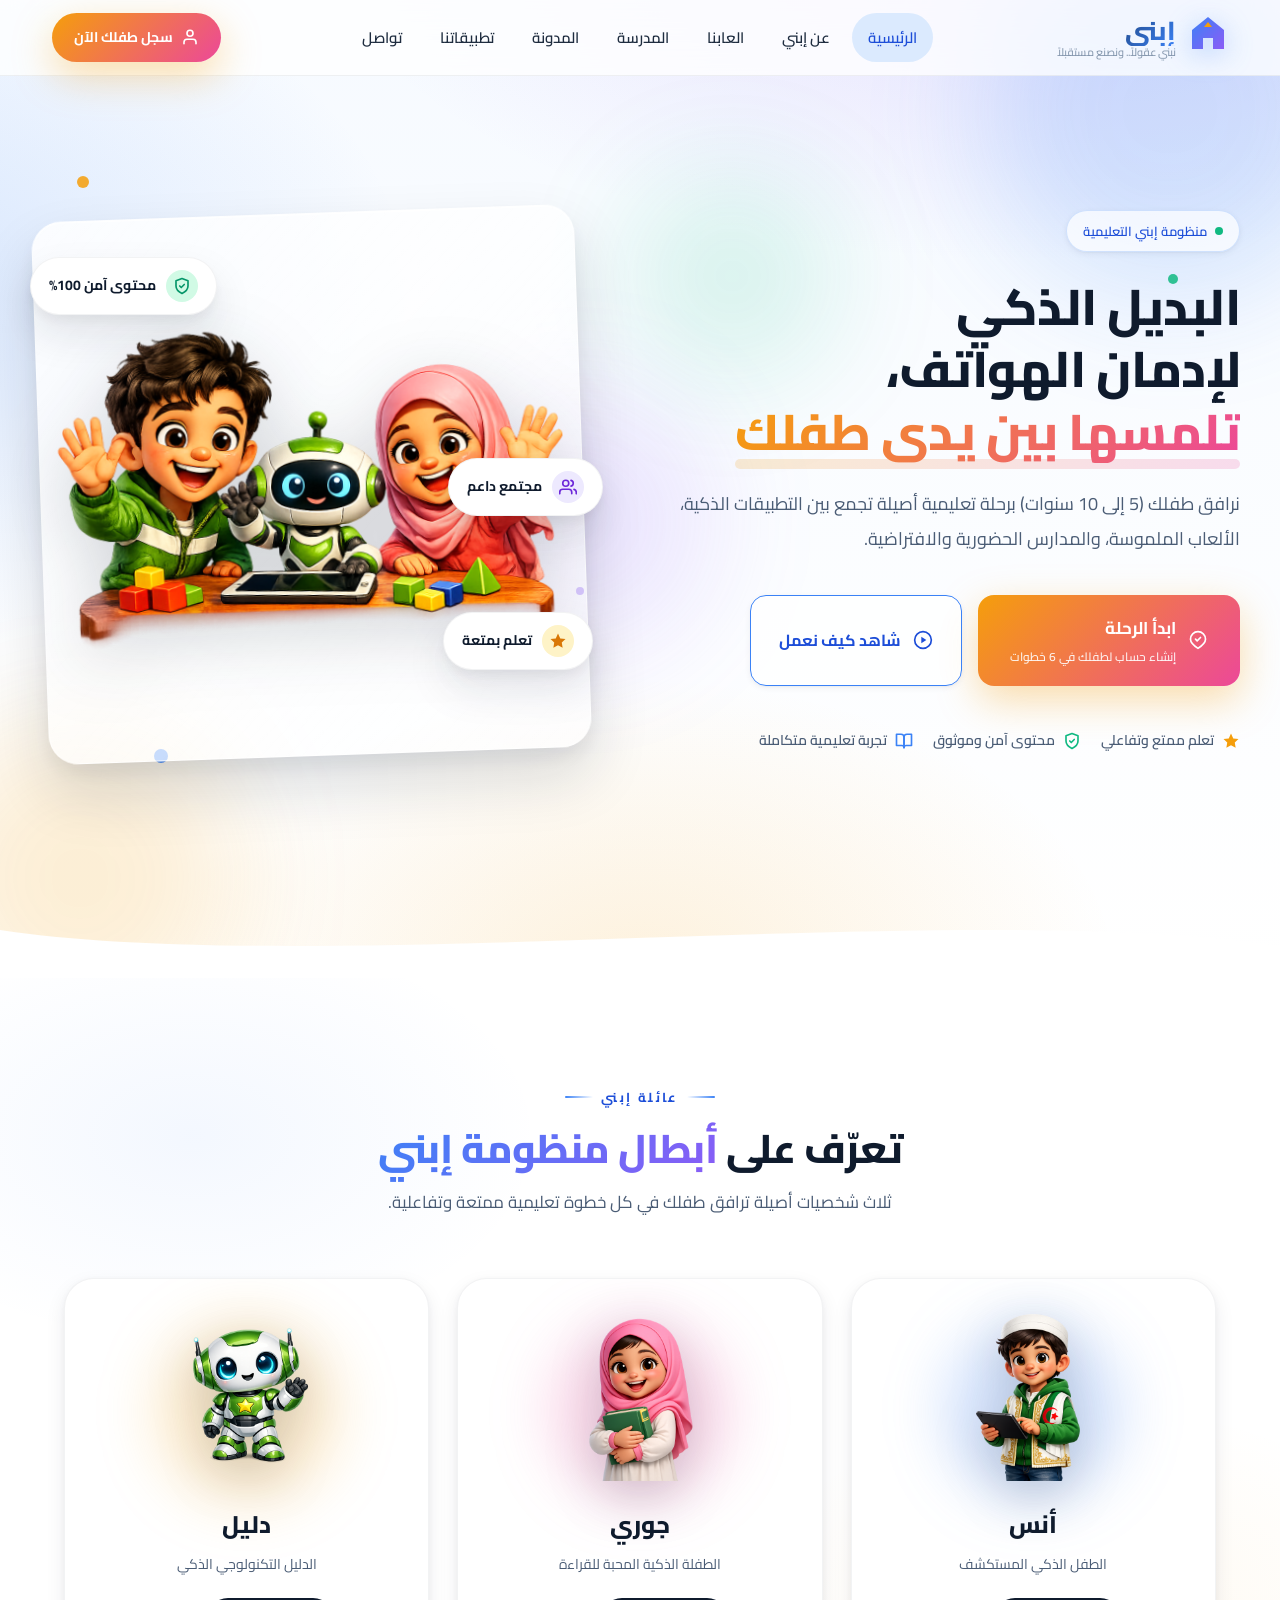
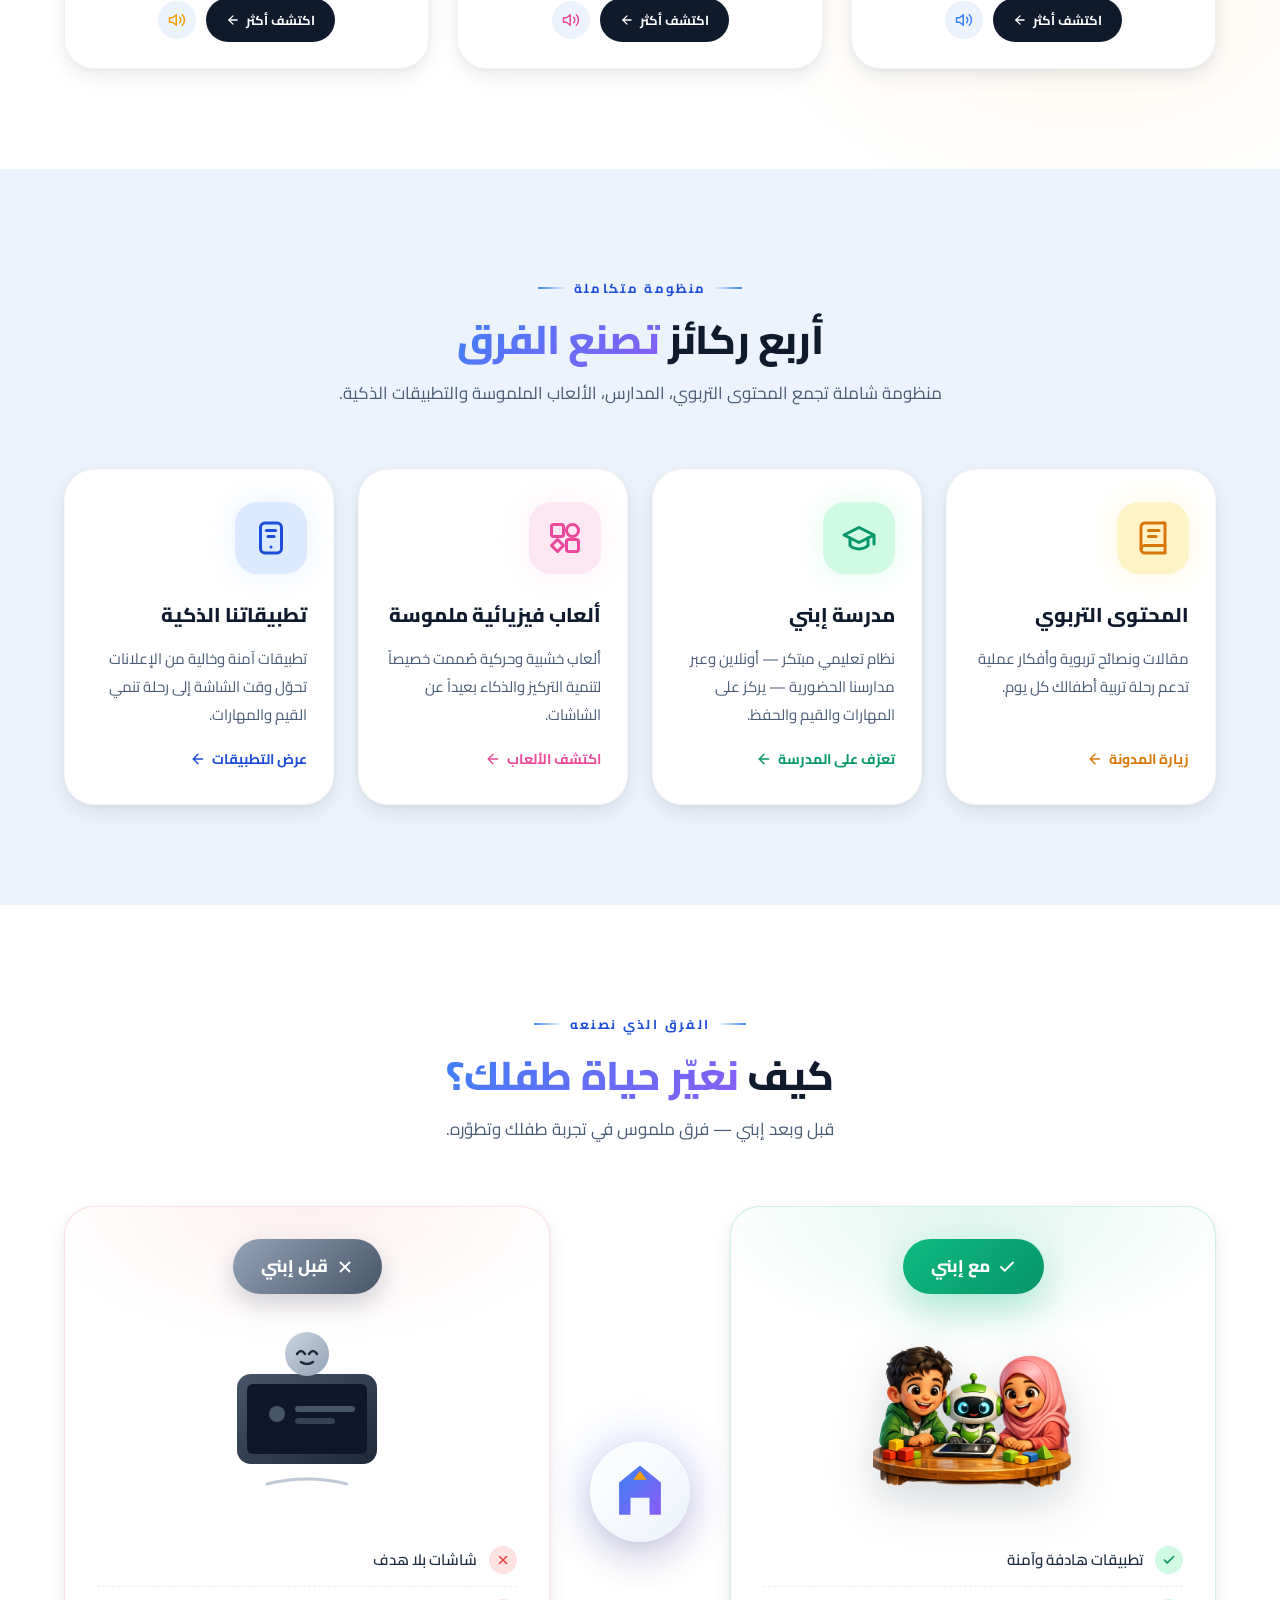
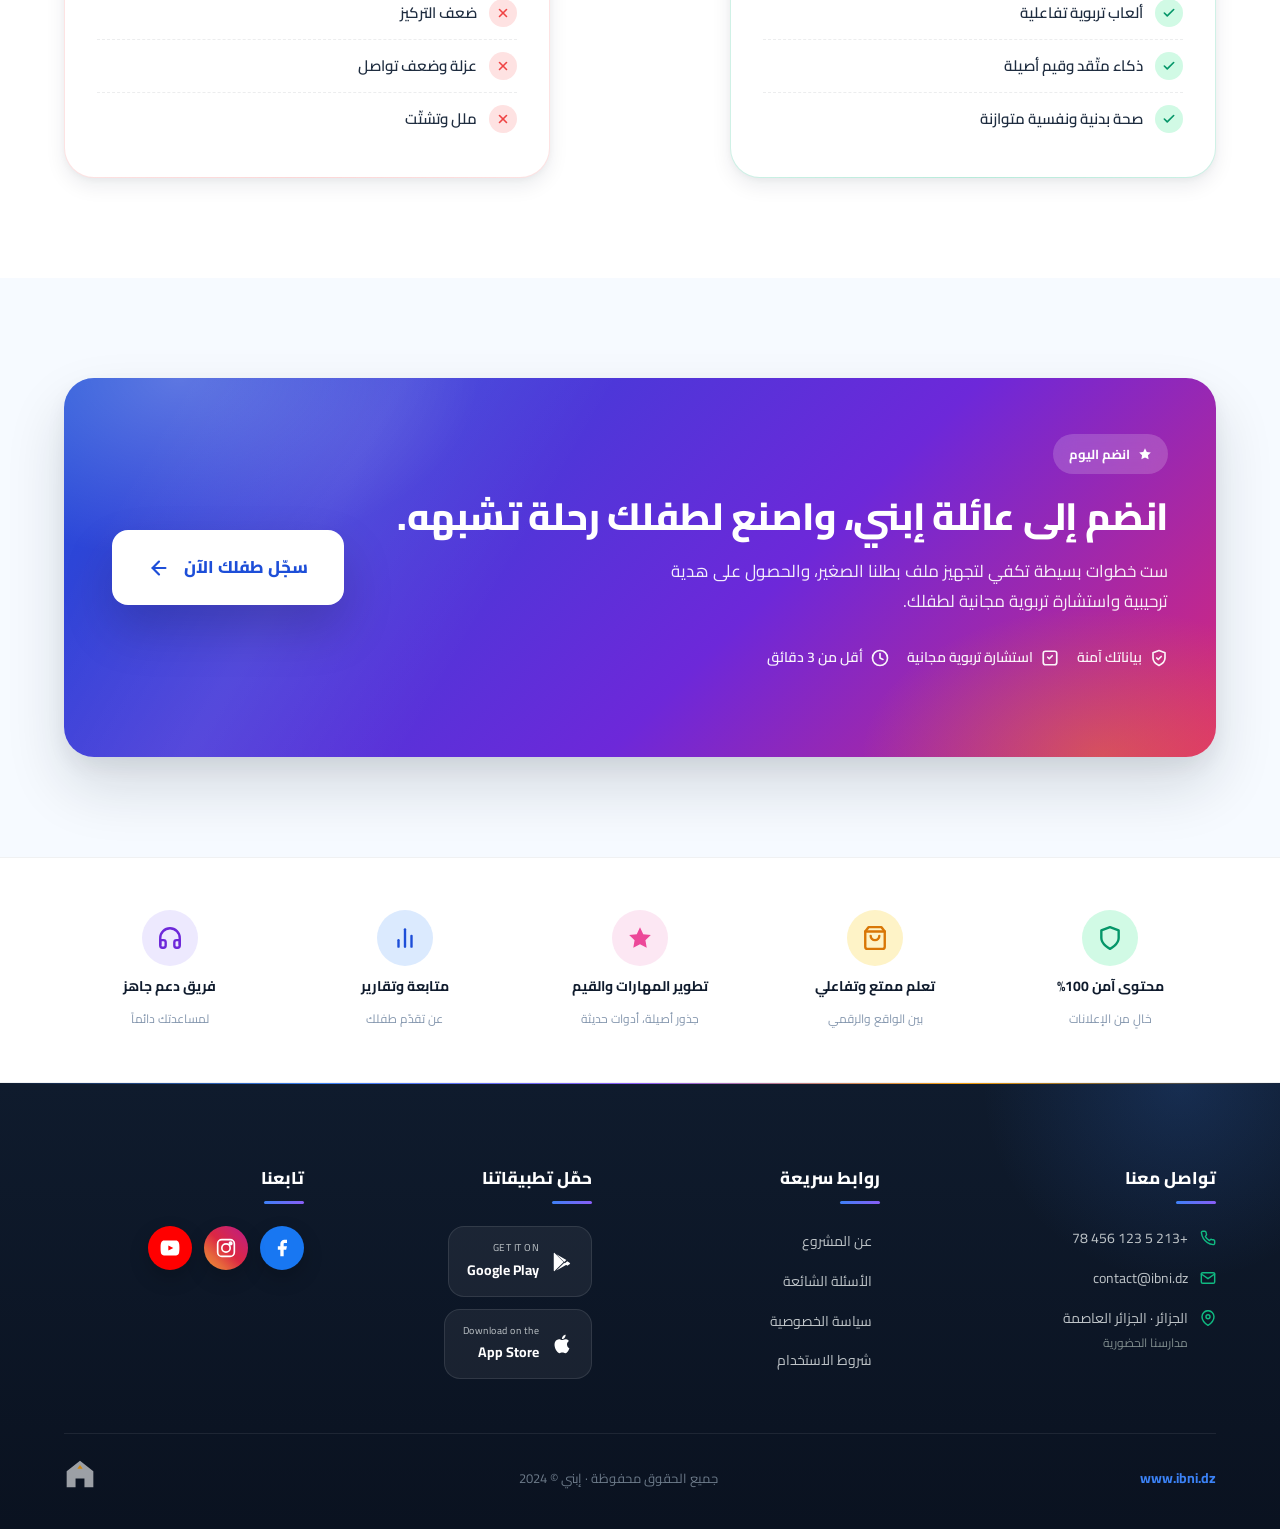
==== commit 9e2fc3ef: "feat: premium redesign — remove register card, dedupe images, add icons & smooth animations Co-Autho" ====
--- a/index.html
+++ b/index.html
@@ -3,28 +3,35 @@
 <head>
   <meta charset="UTF-8">
   <meta name="viewport" content="width=device-width, initial-scale=1.0">
-  <title>إبني - منظومة تعليمية تربوية</title>
+  <title>إبني · منظومة تعليمية تربوية</title>
+  <meta name="description" content="إبني — منظومة تعليمية تربوية متكاملة تجمع بين التطبيقات الذكية، الألعاب الملموسة، والمدارس الافتراضية والحضورية. البديل الذكي لإدمان الهواتف.">
+  <meta name="theme-color" content="#3B82F6">
   <link rel="preconnect" href="https://fonts.googleapis.com">
   <link rel="preconnect" href="https://fonts.gstatic.com" crossorigin>
   <link href="https://fonts.googleapis.com/css2?family=Cairo:wght@400;600;700;800&family=Tajawal:wght@400;500;700&display=swap" rel="stylesheet">
-  <link rel="stylesheet" href="https://cdnjs.cloudflare.com/ajax/libs/font-awesome/6.5.1/css/all.min.css">
   <link rel="stylesheet" href="styles.css">
 </head>
 <body>
 
-<!-- ═══════════════ NAVIGATION BAR ═══════════════ -->
+<!-- ═══════════════ NAVIGATION ═══════════════ -->
 <nav class="navbar" id="navbar">
   <div class="nav-container">
     <a href="#" class="nav-logo">
       <div class="logo-icon">
-        <svg width="36" height="36" viewBox="0 0 36 36" fill="none">
-          <path d="M18 3L3 15V33H13V23H23V33H33V15L18 3Z" fill="#3498DB" stroke="#2C3E50" stroke-width="1.5"/>
-          <polygon points="18,8 15,12 21,12" fill="#F39C12"/>
+        <svg width="40" height="40" viewBox="0 0 40 40" fill="none">
+          <defs>
+            <linearGradient id="logoGrad" x1="0" y1="0" x2="1" y2="1">
+              <stop offset="0%" stop-color="#3B82F6"/>
+              <stop offset="100%" stop-color="#8B5CF6"/>
+            </linearGradient>
+          </defs>
+          <path d="M20 4L4 17v19h11V25h10v11h11V17L20 4z" fill="url(#logoGrad)"/>
+          <polygon points="20,9 16,14 24,14" fill="#F59E0B"/>
         </svg>
       </div>
       <div class="logo-text">
         <span class="logo-name">إبني</span>
-        <span class="logo-tagline">نبني عقولا، وتصنع مستقبلا</span>
+        <span class="logo-tagline">نبني عقولاً.. ونصنع مستقبلاً</span>
       </div>
     </a>
 
@@ -33,324 +40,368 @@
       <li><a href="#about">عن إبني</a></li>
       <li><a href="#games">العابنا</a></li>
       <li><a href="#school">المدرسة</a></li>
-      <li><a href="#blog">المدونة التربوية</a></li>
+      <li><a href="#blog">المدونة</a></li>
       <li><a href="#apps">تطبيقاتنا</a></li>
-      <li><a href="#contact">تواصل معنا</a></li>
+      <li><a href="#contact">تواصل</a></li>
     </ul>
 
     <a href="register.html" class="nav-cta">
-      <svg width="18" height="18" viewBox="0 0 24 24" fill="none" stroke="currentColor" stroke-width="2" stroke-linecap="round" stroke-linejoin="round"><path d="M20 21v-2a4 4 0 0 0-4-4H8a4 4 0 0 0-4 4v2"/><circle cx="12" cy="7" r="4"/></svg>
+      <svg width="18" height="18" viewBox="0 0 24 24" fill="none" stroke="currentColor" stroke-width="2.2" stroke-linecap="round" stroke-linejoin="round"><path d="M20 21v-2a4 4 0 0 0-4-4H8a4 4 0 0 0-4 4v2"/><circle cx="12" cy="7" r="4"/></svg>
       <span>سجل طفلك الآن</span>
     </a>
 
     <button class="hamburger" id="hamburger" aria-label="القائمة">
-      <svg width="28" height="28" viewBox="0 0 24 24" fill="none" stroke="#2C3E50" stroke-width="2.5" stroke-linecap="round"><line x1="3" y1="6" x2="21" y2="6"/><line x1="3" y1="12" x2="21" y2="12"/><line x1="3" y1="18" x2="21" y2="18"/></svg>
+      <svg width="28" height="28" viewBox="0 0 24 24" fill="none" stroke="#0F1B2D" stroke-width="2.4" stroke-linecap="round"><line x1="3" y1="6" x2="21" y2="6"/><line x1="3" y1="12" x2="21" y2="12"/><line x1="3" y1="18" x2="21" y2="18"/></svg>
     </button>
   </div>
 </nav>
 
-<!-- ═══════════════ HERO SECTION ═══════════════ -->
+<!-- ═══════════════ HERO ═══════════════ -->
 <section class="hero" id="hero">
   <div class="hero-decorations">
-    <span class="deco-circle deco-1"></span>
-    <span class="deco-circle deco-2"></span>
-    <span class="deco-circle deco-3"></span>
-    <span class="deco-circle deco-4"></span>
-    <span class="deco-circle deco-5"></span>
-    <span class="deco-circle deco-6"></span>
-    <span class="deco-circle deco-7"></span>
-    <span class="deco-circle deco-8"></span>
-  </div>
+    <span class="deco-blob b1"></span>
+    <span class="deco-blob b2"></span>
+    <span class="deco-blob b3"></span>
+    <span class="deco-blob b4"></span>
+    <span class="deco-dot d1"></span>
+    <span class="deco-dot d2"></span>
+    <span class="deco-dot d3"></span>
+    <span class="deco-dot d4"></span>
+    <span class="deco-dot d5"></span>
+  </div>
+
   <div class="container hero-grid">
     <div class="hero-text animate-fadeInRight">
+      <span class="hero-eyebrow"><span class="pulse-dot"></span> منظومة إبني التعليمية</span>
       <h1>
-        <span class="hero-line">البديل الذكي للإدمان الهواتف</span>
-        <span class="hero-line">منظومة تعليمية تربوية</span>
-        <span class="hero-line hero-highlight">تلمسها بين يديك وفي الواقع</span>
+        <span class="hero-line">البديل الذكي</span>
+        <span class="hero-line">لإدمان الهواتف،</span>
+        <span class="hero-line hero-highlight">تلمسها بين يدي طفلك</span>
       </h1>
-      <p class="hero-subtitle">نرافق طفلك (من 5 إلى 10 سنوات) بروح أصيلة وأدوات مستقبلية عبر التطبيقات الألعاب الملموسة والمدارس الافتراضية والحضورية.</p>
-      <div class="hero-buttons animate-fadeInUp delay-1">
+      <p class="hero-subtitle">
+        نرافق طفلك (5 إلى 10 سنوات) برحلة تعليمية أصيلة تجمع بين التطبيقات الذكية، الألعاب الملموسة، والمدارس الحضورية والافتراضية.
+      </p>
+
+      <div class="hero-buttons">
         <a href="register.html" class="btn btn-primary-cta">
-          <svg width="20" height="20" viewBox="0 0 24 24" fill="none" stroke="currentColor" stroke-width="2" stroke-linecap="round" stroke-linejoin="round"><path d="M4.5 16.5c-1.5 1.38-2 2.5-2 3.5 0 2 2.5 2 4 0 1.5-2 .5-3.5 0-4.5"/><path d="M12 2C6.5 2 2 6 2 10c0 1.5.5 2.8 1 4l9 8 9-8c.5-1.2 1-2.5 1-4 0-4-4.5-8-10-8z" fill="none"/><path d="M15 4.1c2.3.8 4 3 4 5.4"/><path d="M6 12l2 2 4-4"/></svg>
+          <svg width="20" height="20" viewBox="0 0 24 24" fill="none" stroke="currentColor" stroke-width="2" stroke-linecap="round" stroke-linejoin="round"><path d="M12 2C7 2 3 6 3 11c0 5 9 11 9 11s9-6 9-11c0-5-4-9-9-9z"/><path d="M9 11l2 2 4-4"/></svg>
           <div>
             <span class="btn-main-text">ابدأ الرحلة</span>
-            <span class="btn-sub-text">(إنشاء حساب ولي الأمر)</span>
+            <span class="btn-sub-text">إنشاء حساب لطفلك في 6 خطوات</span>
           </div>
         </a>
-        <a href="#" class="btn btn-secondary-cta">
-          <svg width="20" height="20" viewBox="0 0 24 24" fill="none" stroke="currentColor" stroke-width="2" stroke-linecap="round" stroke-linejoin="round"><circle cx="12" cy="12" r="10"/><polygon points="10,8 16,12 10,16" fill="currentColor"/></svg>
-          <span>شاهد فيديو تعريفي قصير</span>
-        </a>
-      </div>
+        <a href="#about" class="btn btn-secondary-cta">
+          <svg width="20" height="20" viewBox="0 0 24 24" fill="none" stroke="currentColor" stroke-width="2" stroke-linecap="round" stroke-linejoin="round"><circle cx="12" cy="12" r="10"/><polygon points="10,8 16,12 10,16" fill="currentColor" stroke="none"/></svg>
+          <span>شاهد كيف نعمل</span>
+        </a>
+      </div>
+
       <div class="trust-badges animate-fadeInUp delay-2">
         <div class="trust-badge">
-          <svg width="18" height="18" viewBox="0 0 24 24" fill="#F39C12"><polygon points="12,2 15.09,8.26 22,9.27 17,14.14 18.18,21.02 12,17.77 5.82,21.02 7,14.14 2,9.27 8.91,8.26"/></svg>
+          <svg width="18" height="18" viewBox="0 0 24 24" fill="#F59E0B"><polygon points="12,2 15,8.5 22,9.3 17,14 18.2,21 12,17.8 5.8,21 7,14 2,9.3 9,8.5"/></svg>
           <span>تعلم ممتع وتفاعلي</span>
         </div>
         <div class="trust-badge">
-          <svg width="18" height="18" viewBox="0 0 24 24" fill="none" stroke="#2ECC71" stroke-width="2" stroke-linecap="round" stroke-linejoin="round"><path d="M12 22s8-4 8-10V5l-8-3-8 3v7c0 6 8 10 8 10z"/><polyline points="9,12 11,14 15,10"/></svg>
+          <svg width="18" height="18" viewBox="0 0 24 24" fill="none" stroke="#10B981" stroke-width="2.2" stroke-linecap="round" stroke-linejoin="round"><path d="M12 22s8-4 8-10V5l-8-3-8 3v7c0 6 8 10 8 10z"/><polyline points="9,12 11,14 15,10"/></svg>
           <span>محتوى آمن وموثوق</span>
         </div>
         <div class="trust-badge">
-          <svg width="18" height="18" viewBox="0 0 24 24" fill="none" stroke="#3498DB" stroke-width="2" stroke-linecap="round" stroke-linejoin="round"><path d="M2 3h6a4 4 0 0 1 4 4v14a3 3 0 0 0-3-3H2z"/><path d="M22 3h-6a4 4 0 0 0-4 4v14a3 3 0 0 1 3-3h7z"/></svg>
+          <svg width="18" height="18" viewBox="0 0 24 24" fill="none" stroke="#3B82F6" stroke-width="2.2" stroke-linecap="round" stroke-linejoin="round"><path d="M2 3h6a4 4 0 0 1 4 4v14a3 3 0 0 0-3-3H2z"/><path d="M22 3h-6a4 4 0 0 0-4 4v14a3 3 0 0 1 3-3h7z"/></svg>
           <span>تجربة تعليمية متكاملة</span>
         </div>
       </div>
     </div>
+
     <div class="hero-image animate-fadeInLeft">
-      <img src="img/hero-characters.png" alt="أطفال يتعلمون مع الروبوت دليل" loading="lazy">
-      <span class="floating-dot dot-1"></span>
-      <span class="floating-dot dot-2"></span>
-      <span class="floating-dot dot-3"></span>
-    </div>
-  </div>
+      <div class="hero-image-card">
+        <img src="img/heroes-welcome.png" alt="أبطال إبني يرحبون بك" loading="eager">
+      </div>
+      <span class="float-chip chip-1">
+        <span class="chip-icon">
+          <svg width="18" height="18" viewBox="0 0 24 24" fill="none" stroke="currentColor" stroke-width="2.2" stroke-linecap="round" stroke-linejoin="round"><path d="M12 22s8-4 8-10V5l-8-3-8 3v7c0 6 8 10 8 10z"/><polyline points="9,12 11,14 15,10"/></svg>
+        </span>
+        محتوى آمن 100%
+      </span>
+      <span class="float-chip chip-2">
+        <span class="chip-icon">
+          <svg width="18" height="18" viewBox="0 0 24 24" fill="currentColor"><polygon points="12,2 15,8.5 22,9.3 17,14 18.2,21 12,17.8 5.8,21 7,14 2,9.3 9,8.5"/></svg>
+        </span>
+        تعلم بمتعة
+      </span>
+      <span class="float-chip chip-3">
+        <span class="chip-icon">
+          <svg width="18" height="18" viewBox="0 0 24 24" fill="none" stroke="currentColor" stroke-width="2.2" stroke-linecap="round" stroke-linejoin="round"><path d="M17 21v-2a4 4 0 0 0-4-4H5a4 4 0 0 0-4 4v2"/><circle cx="9" cy="7" r="4"/><path d="M23 21v-2a4 4 0 0 0-3-3.87"/><path d="M16 3.13a4 4 0 0 1 0 7.75"/></svg>
+        </span>
+        مجتمع داعم
+      </span>
+    </div>
+  </div>
+
   <div class="wave-divider">
     <svg viewBox="0 0 1440 100" preserveAspectRatio="none"><path d="M0,40 C360,100 1080,0 1440,60 L1440,100 L0,100 Z" fill="#FFFFFF"/></svg>
   </div>
 </section>
 
-<!-- ═══════════════ CHARACTERS SECTION ═══════════════ -->
+<!-- ═══════════════ CHARACTERS ═══════════════ -->
 <section class="characters-section" id="about">
   <div class="container">
     <div class="section-header reveal">
-      <svg class="section-icon" width="24" height="24" viewBox="0 0 24 24" fill="none" stroke="#2ECC71" stroke-width="2"><path d="M12 2C6.48 2 2 6.48 2 12s4.48 10 10 10 10-4.48 10-10S17.52 2 12 2z"/><path d="M8 14s1.5 2 4 2 4-2 4-2"/><line x1="9" y1="9" x2="9.01" y2="9"/><line x1="15" y1="9" x2="15.01" y2="9"/></svg>
-      <h2>أبطال منظومة إبني</h2>
-      <svg class="section-icon" width="24" height="24" viewBox="0 0 24 24" fill="none" stroke="#2ECC71" stroke-width="2"><path d="M6 3v12"/><path d="M18 9a3 3 0 1 0 0-6 3 3 0 0 0 0 6z"/><path d="M6 21a3 3 0 1 0 0-6 3 3 0 0 0 0 6z"/><path d="M18 9a9 9 0 0 1-9 9"/></svg>
-      <div class="section-underline"></div>
-    </div>
+      <span class="section-eyebrow">عائلة إبني</span>
+      <h2>تعرّف على <span class="text-grad">أبطال منظومة إبني</span></h2>
+      <p class="section-subtitle">ثلاث شخصيات أصيلة ترافق طفلك في كل خطوة تعليمية ممتعة وتفاعلية.</p>
+    </div>
+
     <div class="characters-grid">
-      <div class="character-card reveal">
+      <article class="character-card c-anas reveal">
         <div class="character-img-wrap">
-          <img src="img/anas.png" alt="أنس - الطفل الذكي المستكشف" loading="lazy" class="character-img float-animation">
+          <img src="img/anas.png" alt="أنس · الطفل الذكي المستكشف" loading="lazy" class="character-img float-animation">
         </div>
         <h3 class="character-name">أنس</h3>
         <p class="character-desc">الطفل الذكي المستكشف</p>
         <div class="character-actions">
-          <a href="#" class="btn-discover">اكتشف أكثر</a>
+          <a href="#" class="btn-discover">
+            اكتشف أكثر
+            <svg width="14" height="14" viewBox="0 0 24 24" fill="none" stroke="currentColor" stroke-width="2.2" stroke-linecap="round" stroke-linejoin="round"><line x1="19" y1="12" x2="5" y2="12"/><polyline points="12,19 5,12 12,5"/></svg>
+          </a>
           <button class="btn-audio" aria-label="تشغيل الصوت">
-            <svg width="18" height="18" viewBox="0 0 24 24" fill="none" stroke="#3498DB" stroke-width="2" stroke-linecap="round" stroke-linejoin="round"><polygon points="11,5 6,9 2,9 2,15 6,15 11,19"/><path d="M19.07 4.93a10 10 0 0 1 0 14.14"/><path d="M15.54 8.46a5 5 0 0 1 0 7.07"/></svg>
+            <svg width="18" height="18" viewBox="0 0 24 24" fill="none" stroke="#3B82F6" stroke-width="2" stroke-linecap="round" stroke-linejoin="round"><polygon points="11,5 6,9 2,9 2,15 6,15 11,19"/><path d="M19.07 4.93a10 10 0 0 1 0 14.14"/><path d="M15.54 8.46a5 5 0 0 1 0 7.07"/></svg>
           </button>
         </div>
-      </div>
-      <div class="character-card reveal">
+      </article>
+
+      <article class="character-card c-jouri reveal">
         <div class="character-img-wrap">
-          <img src="img/jouri.png" alt="جوري - الطفلة الذكية المحبة للقراءة" loading="lazy" class="character-img float-animation">
+          <img src="img/jouri.png" alt="جوري · الطفلة الذكية المحبة للقراءة" loading="lazy" class="character-img float-animation">
         </div>
         <h3 class="character-name">جوري</h3>
         <p class="character-desc">الطفلة الذكية المحبة للقراءة</p>
         <div class="character-actions">
-          <a href="#" class="btn-discover">اكتشف أكثر</a>
+          <a href="#" class="btn-discover">
+            اكتشف أكثر
+            <svg width="14" height="14" viewBox="0 0 24 24" fill="none" stroke="currentColor" stroke-width="2.2" stroke-linecap="round" stroke-linejoin="round"><line x1="19" y1="12" x2="5" y2="12"/><polyline points="12,19 5,12 12,5"/></svg>
+          </a>
           <button class="btn-audio" aria-label="تشغيل الصوت">
-            <svg width="18" height="18" viewBox="0 0 24 24" fill="none" stroke="#3498DB" stroke-width="2" stroke-linecap="round" stroke-linejoin="round"><polygon points="11,5 6,9 2,9 2,15 6,15 11,19"/><path d="M19.07 4.93a10 10 0 0 1 0 14.14"/><path d="M15.54 8.46a5 5 0 0 1 0 7.07"/></svg>
+            <svg width="18" height="18" viewBox="0 0 24 24" fill="none" stroke="#EC4899" stroke-width="2" stroke-linecap="round" stroke-linejoin="round"><polygon points="11,5 6,9 2,9 2,15 6,15 11,19"/><path d="M19.07 4.93a10 10 0 0 1 0 14.14"/><path d="M15.54 8.46a5 5 0 0 1 0 7.07"/></svg>
           </button>
         </div>
-      </div>
-      <div class="character-card reveal">
+      </article>
+
+      <article class="character-card c-dalil reveal">
         <div class="character-img-wrap">
-          <img src="img/dalil.png" alt="دليل - الدليل التكنولوجي الذكي" loading="lazy" class="character-img float-animation">
+          <img src="img/dalil.png" alt="دليل · الدليل التكنولوجي الذكي" loading="lazy" class="character-img float-animation">
         </div>
         <h3 class="character-name">دليل</h3>
-        <p class="character-desc">الدليل التكنولوجي الذكي يرافقك في مغامرات شيقة</p>
+        <p class="character-desc">الدليل التكنولوجي الذكي</p>
         <div class="character-actions">
-          <a href="#" class="btn-discover">اكتشف أكثر</a>
+          <a href="#" class="btn-discover">
+            اكتشف أكثر
+            <svg width="14" height="14" viewBox="0 0 24 24" fill="none" stroke="currentColor" stroke-width="2.2" stroke-linecap="round" stroke-linejoin="round"><line x1="19" y1="12" x2="5" y2="12"/><polyline points="12,19 5,12 12,5"/></svg>
+          </a>
           <button class="btn-audio" aria-label="تشغيل الصوت">
-            <svg width="18" height="18" viewBox="0 0 24 24" fill="none" stroke="#3498DB" stroke-width="2" stroke-linecap="round" stroke-linejoin="round"><polygon points="11,5 6,9 2,9 2,15 6,15 11,19"/><path d="M19.07 4.93a10 10 0 0 1 0 14.14"/><path d="M15.54 8.46a5 5 0 0 1 0 7.07"/></svg>
+            <svg width="18" height="18" viewBox="0 0 24 24" fill="none" stroke="#F59E0B" stroke-width="2" stroke-linecap="round" stroke-linejoin="round"><polygon points="11,5 6,9 2,9 2,15 6,15 11,19"/><path d="M19.07 4.93a10 10 0 0 1 0 14.14"/><path d="M15.54 8.46a5 5 0 0 1 0 7.07"/></svg>
           </button>
         </div>
-      </div>
+      </article>
     </div>
   </div>
 </section>
 
-<!-- ═══════════════ WAVE DIVIDER ═══════════════ -->
-<div class="wave-divider wave-white-to-blue">
-  <svg viewBox="0 0 1440 100" preserveAspectRatio="none"><path d="M0,40 C360,100 1080,0 1440,60 L1440,100 L0,100 Z" fill="#F8FBFF"/></svg>
-</div>
-
-<!-- ═══════════════ PILLARS SECTION ═══════════════ -->
+<!-- ═══════════════ PILLARS ═══════════════ -->
 <section class="pillars-section" id="games">
   <div class="container">
     <div class="section-header reveal">
-      <svg class="section-icon" width="24" height="24" viewBox="0 0 24 24" fill="none" stroke="#2ECC71" stroke-width="2"><path d="M6 3v12"/><path d="M18 9a3 3 0 1 0 0-6 3 3 0 0 0 0 6z"/><path d="M6 21a3 3 0 1 0 0-6 3 3 0 0 0 0 6z"/><path d="M18 9a9 9 0 0 1-9 9"/></svg>
-      <h2>ركائز منظومة إبني</h2>
-      <svg class="section-icon" width="24" height="24" viewBox="0 0 24 24" fill="none" stroke="#2ECC71" stroke-width="2"><path d="M6 3v12"/><path d="M18 9a3 3 0 1 0 0-6 3 3 0 0 0 0 6z"/><path d="M6 21a3 3 0 1 0 0-6 3 3 0 0 0 0 6z"/><path d="M18 9a9 9 0 0 1-9 9"/></svg>
-      <div class="section-underline"></div>
-    </div>
+      <span class="section-eyebrow">منظومة متكاملة</span>
+      <h2>أربع ركائز <span class="text-grad">تصنع الفرق</span></h2>
+      <p class="section-subtitle">منظومة شاملة تجمع المحتوى التربوي، المدارس، الألعاب الملموسة والتطبيقات الذكية.</p>
+    </div>
+
     <div class="pillars-grid">
-      <!-- Pillar 1 -->
-      <div class="pillar-card reveal">
-        <div class="pillar-icon-wrap" style="background: rgba(243,156,18,0.12)">
-          <svg width="36" height="36" viewBox="0 0 24 24" fill="none" stroke="#F39C12" stroke-width="2" stroke-linecap="round" stroke-linejoin="round"><path d="M9 18V5l12-2v13"/><circle cx="6" cy="18" r="3"/><circle cx="18" cy="16" r="3"/></svg>
-        </div>
-        <h3 class="pillar-title" style="color:#F39C12">المحتوى التربوي</h3>
-        <p class="pillar-body">مقالات ونصائح تربوية وأفكار عملية لدعم رحلة تربية أطفالك كل يوم.</p>
+      <article class="pillar-card p-content reveal">
+        <div class="pillar-icon-wrap">
+          <svg width="36" height="36" viewBox="0 0 24 24" fill="none" stroke="currentColor" stroke-width="2" stroke-linecap="round" stroke-linejoin="round" style="color: var(--pillar-color);">
+            <path d="M4 19.5A2.5 2.5 0 0 1 6.5 17H20"/>
+            <path d="M6.5 2H20v20H6.5A2.5 2.5 0 0 1 4 19.5v-15A2.5 2.5 0 0 1 6.5 2z"/>
+            <line x1="9" y1="7" x2="16" y2="7"/>
+            <line x1="9" y1="11" x2="14" y2="11"/>
+          </svg>
+        </div>
+        <h3 class="pillar-title">المحتوى التربوي</h3>
+        <p class="pillar-body">مقالات ونصائح تربوية وأفكار عملية تدعم رحلة تربية أطفالك كل يوم.</p>
         <a href="#" class="pillar-link">
           زيارة المدونة
-          <svg width="16" height="16" viewBox="0 0 24 24" fill="none" stroke="currentColor" stroke-width="2" stroke-linecap="round" stroke-linejoin="round"><line x1="19" y1="12" x2="5" y2="12"/><polyline points="12,19 5,12 12,5"/></svg>
-        </a>
-      </div>
-      <!-- Pillar 2 -->
-      <div class="pillar-card pillar-has-image reveal" id="school">
-        <div class="pillar-image-wrap">
-          <img src="img/school.png" alt="مدرسة إبني" loading="lazy">
-        </div>
-        <h3 class="pillar-title" style="color:#2ECC71">مدرسة إبني</h3>
-        <p class="pillar-body">نظام تعليمي مبتكر ومتكامل (أونلاين وعبر مدارسنا الحضورية) يركز على المهارات والقيم والحفظ.</p>
+          <svg width="16" height="16" viewBox="0 0 24 24" fill="none" stroke="currentColor" stroke-width="2.2" stroke-linecap="round" stroke-linejoin="round"><line x1="19" y1="12" x2="5" y2="12"/><polyline points="12,19 5,12 12,5"/></svg>
+        </a>
+      </article>
+
+      <article class="pillar-card p-school reveal" id="school">
+        <div class="pillar-icon-wrap">
+          <svg width="36" height="36" viewBox="0 0 24 24" fill="none" stroke="currentColor" stroke-width="2" stroke-linecap="round" stroke-linejoin="round" style="color: var(--pillar-color);">
+            <path d="M22 10v6M2 10l10-5 10 5-10 5z"/>
+            <path d="M6 12v5c3 3 9 3 12 0v-5"/>
+          </svg>
+        </div>
+        <h3 class="pillar-title">مدرسة إبني</h3>
+        <p class="pillar-body">نظام تعليمي مبتكر — أونلاين وعبر مدارسنا الحضورية — يركز على المهارات والقيم والحفظ.</p>
         <a href="#" class="pillar-link">
-          تعرف على المدرسة
-          <svg width="16" height="16" viewBox="0 0 24 24" fill="none" stroke="currentColor" stroke-width="2" stroke-linecap="round" stroke-linejoin="round"><line x1="19" y1="12" x2="5" y2="12"/><polyline points="12,19 5,12 12,5"/></svg>
-        </a>
-      </div>
-      <!-- Pillar 3 -->
-      <div class="pillar-card pillar-has-image reveal">
-        <div class="pillar-image-wrap">
-          <img src="img/toys.png" alt="الألعاب الفيزيائية والملموسة" loading="lazy">
-        </div>
-        <h3 class="pillar-title" style="color:#F39C12">الألعاب الفيزيائية والملموسة</h3>
-        <p class="pillar-body">ألعاب خشبية وحركية صممت خصيصاً لتنمية التركيز وتنمية الذكاء بعيداً عن الشاشات.</p>
+          تعرّف على المدرسة
+          <svg width="16" height="16" viewBox="0 0 24 24" fill="none" stroke="currentColor" stroke-width="2.2" stroke-linecap="round" stroke-linejoin="round"><line x1="19" y1="12" x2="5" y2="12"/><polyline points="12,19 5,12 12,5"/></svg>
+        </a>
+      </article>
+
+      <article class="pillar-card p-toys reveal">
+        <div class="pillar-icon-wrap">
+          <svg width="36" height="36" viewBox="0 0 24 24" fill="none" stroke="currentColor" stroke-width="2" stroke-linecap="round" stroke-linejoin="round" style="color: var(--pillar-color);">
+            <rect x="3" y="3" width="8" height="8" rx="1.5"/>
+            <circle cx="17" cy="7" r="4"/>
+            <path d="M3 17l4-4 4 4-4 4z"/>
+            <rect x="13" y="13" width="8" height="8" rx="1.5"/>
+          </svg>
+        </div>
+        <h3 class="pillar-title">ألعاب فيزيائية ملموسة</h3>
+        <p class="pillar-body">ألعاب خشبية وحركية صُممت خصيصاً لتنمية التركيز والذكاء بعيداً عن الشاشات.</p>
         <a href="#" class="pillar-link">
           اكتشف الألعاب
-          <svg width="16" height="16" viewBox="0 0 24 24" fill="none" stroke="currentColor" stroke-width="2" stroke-linecap="round" stroke-linejoin="round"><line x1="19" y1="12" x2="5" y2="12"/><polyline points="12,19 5,12 12,5"/></svg>
-        </a>
-      </div>
-      <!-- Pillar 4 -->
-      <div class="pillar-card pillar-has-image reveal" id="apps">
-        <div class="pillar-image-wrap">
-          <img src="img/apps.png" alt="تطبيقاتنا الذكية" loading="lazy">
-        </div>
-        <h3 class="pillar-title" style="color:#3498DB">تطبيقاتنا الذكية</h3>
-        <p class="pillar-body">تطبيقات آمنة وخالية من الإعلانات. تحول اللعب على الهاتف إلى رحلة تفاعلية لتنمية القيم والمهارات.</p>
-        <a href="#" class="pillar-link">
+          <svg width="16" height="16" viewBox="0 0 24 24" fill="none" stroke="currentColor" stroke-width="2.2" stroke-linecap="round" stroke-linejoin="round"><line x1="19" y1="12" x2="5" y2="12"/><polyline points="12,19 5,12 12,5"/></svg>
+        </a>
+      </article>
+
+      <article class="pillar-card p-apps reveal" id="apps">
+        <div class="pillar-icon-wrap">
+          <svg width="36" height="36" viewBox="0 0 24 24" fill="none" stroke="currentColor" stroke-width="2" stroke-linecap="round" stroke-linejoin="round" style="color: var(--pillar-color);">
+            <rect x="5" y="2" width="14" height="20" rx="3"/>
+            <line x1="12" y1="18" x2="12.01" y2="18"/>
+            <path d="M9 7h6"/>
+            <path d="M10 11h4"/>
+          </svg>
+        </div>
+        <h3 class="pillar-title">تطبيقاتنا الذكية</h3>
+        <p class="pillar-body">تطبيقات آمنة وخالية من الإعلانات تحوّل وقت الشاشة إلى رحلة تنمي القيم والمهارات.</p>
+        <a href="#apps" class="pillar-link">
           عرض التطبيقات
-          <svg width="16" height="16" viewBox="0 0 24 24" fill="none" stroke="currentColor" stroke-width="2" stroke-linecap="round" stroke-linejoin="round"><line x1="19" y1="12" x2="5" y2="12"/><polyline points="12,19 5,12 12,5"/></svg>
-        </a>
-      </div>
+          <svg width="16" height="16" viewBox="0 0 24 24" fill="none" stroke="currentColor" stroke-width="2.2" stroke-linecap="round" stroke-linejoin="round"><line x1="19" y1="12" x2="5" y2="12"/><polyline points="12,19 5,12 12,5"/></svg>
+        </a>
+      </article>
     </div>
   </div>
 </section>
 
-<!-- ═══════════════ WAVE DIVIDER ═══════════════ -->
-<div class="wave-divider wave-blue-to-white">
-  <svg viewBox="0 0 1440 100" preserveAspectRatio="none"><path d="M0,40 C360,100 1080,0 1440,60 L1440,100 L0,100 Z" fill="#FFFFFF"/></svg>
-</div>
-
-<!-- ═══════════════ COMPARISON SECTION ═══════════════ -->
+<!-- ═══════════════ COMPARISON ═══════════════ -->
 <section class="comparison-section">
   <div class="container">
     <div class="section-header reveal">
-      <svg class="section-icon" width="24" height="24" viewBox="0 0 24 24" fill="none" stroke="#F39C12" stroke-width="2"><polygon points="12,2 15,8.5 22,9.3 17,14 18.2,21 12,17.8 5.8,21 7,14 2,9.3 9,8.5"/></svg>
-      <h2>كيف نغير حياة طفلك؟</h2>
-      <svg class="section-icon" width="24" height="24" viewBox="0 0 24 24" fill="none" stroke="#F39C12" stroke-width="2"><polygon points="12,2 15,8.5 22,9.3 17,14 18.2,21 12,17.8 5.8,21 7,14 2,9.3 9,8.5"/></svg>
-      <div class="section-underline"></div>
-    </div>
+      <span class="section-eyebrow">الفرق الذي نصنعه</span>
+      <h2>كيف <span class="text-grad">نغيّر حياة طفلك؟</span></h2>
+      <p class="section-subtitle">قبل وبعد إبني — فرق ملموس في تجربة طفلك وتطوّره.</p>
+    </div>
+
     <div class="comparison-grid reveal">
-      <!-- WITH IBNI (left in RTL = visually right) -->
+      <!-- WITH IBNI -->
       <div class="comparison-col comparison-after">
-        <div class="comparison-header comparison-header-green">مع إبني</div>
+        <div class="comparison-header comparison-header-green">
+          <svg width="18" height="18" viewBox="0 0 24 24" fill="none" stroke="currentColor" stroke-width="2.4" stroke-linecap="round" stroke-linejoin="round"><polyline points="20,6 9,17 4,12"/></svg>
+          مع إبني
+        </div>
         <div class="comparison-img-wrap">
-          <img src="img/happy-child.png" alt="طفل سعيد مع إبني" loading="lazy">
+          <img src="img/heroes-study.png" alt="أبطال إبني يتعلمون معاً" loading="lazy">
         </div>
         <ul class="comparison-list">
-          <li><svg width="20" height="20" viewBox="0 0 24 24" fill="none" stroke="#2ECC71" stroke-width="2.5" stroke-linecap="round" stroke-linejoin="round"><polyline points="20,6 9,17 4,12"/></svg><span>تطبيقات هادفة وآمنة</span></li>
-          <li><svg width="20" height="20" viewBox="0 0 24 24" fill="none" stroke="#2ECC71" stroke-width="2.5" stroke-linecap="round" stroke-linejoin="round"><polyline points="20,6 9,17 4,12"/></svg><span>ألعاب تربوية تفاعلية</span></li>
-          <li><svg width="20" height="20" viewBox="0 0 24 24" fill="none" stroke="#2ECC71" stroke-width="2.5" stroke-linecap="round" stroke-linejoin="round"><polyline points="20,6 9,17 4,12"/></svg><span>ذكاء متقد قيم أصيلة</span></li>
-          <li><svg width="20" height="20" viewBox="0 0 24 24" fill="none" stroke="#2ECC71" stroke-width="2.5" stroke-linecap="round" stroke-linejoin="round"><polyline points="20,6 9,17 4,12"/></svg><span>صحة بدنية ونفسية ممتازة</span></li>
+          <li><span class="icon-bubble"><svg width="14" height="14" viewBox="0 0 24 24" fill="none" stroke="currentColor" stroke-width="2.8" stroke-linecap="round" stroke-linejoin="round"><polyline points="20,6 9,17 4,12"/></svg></span><span>تطبيقات هادفة وآمنة</span></li>
+          <li><span class="icon-bubble"><svg width="14" height="14" viewBox="0 0 24 24" fill="none" stroke="currentColor" stroke-width="2.8" stroke-linecap="round" stroke-linejoin="round"><polyline points="20,6 9,17 4,12"/></svg></span><span>ألعاب تربوية تفاعلية</span></li>
+          <li><span class="icon-bubble"><svg width="14" height="14" viewBox="0 0 24 24" fill="none" stroke="currentColor" stroke-width="2.8" stroke-linecap="round" stroke-linejoin="round"><polyline points="20,6 9,17 4,12"/></svg></span><span>ذكاء متّقد وقيم أصيلة</span></li>
+          <li><span class="icon-bubble"><svg width="14" height="14" viewBox="0 0 24 24" fill="none" stroke="currentColor" stroke-width="2.8" stroke-linecap="round" stroke-linejoin="round"><polyline points="20,6 9,17 4,12"/></svg></span><span>صحة بدنية ونفسية متوازنة</span></li>
         </ul>
       </div>
+
       <!-- CENTER LOGO -->
       <div class="comparison-center">
         <div class="comparison-logo pulse-animation">
-          <svg width="80" height="80" viewBox="0 0 80 80" fill="none">
-            <circle cx="40" cy="40" r="38" fill="#F0F8FF" stroke="#3498DB" stroke-width="2"/>
-            <path d="M40 15L20 30V55H32V42H48V55H60V30L40 15Z" fill="#3498DB"/>
-            <polygon points="40,20 35,27 45,27" fill="#F39C12"/>
-            <text x="40" y="72" text-anchor="middle" fill="#2C3E50" font-family="Cairo" font-size="10" font-weight="700">إبني</text>
+          <svg width="76" height="76" viewBox="0 0 80 80" fill="none">
+            <defs>
+              <linearGradient id="cmpLogoGrad" x1="0" y1="0" x2="1" y2="1">
+                <stop offset="0%" stop-color="#3B82F6"/>
+                <stop offset="100%" stop-color="#8B5CF6"/>
+              </linearGradient>
+            </defs>
+            <path d="M40 12L18 30v34h12V46h20v18h12V30L40 12z" fill="url(#cmpLogoGrad)"/>
+            <polygon points="40,18 33,27 47,27" fill="#F59E0B"/>
           </svg>
         </div>
       </div>
-      <!-- BEFORE IBNI -->
+
+      <!-- BEFORE IBNI (SVG illustration — no duplicate child image) -->
       <div class="comparison-col comparison-before">
-        <div class="comparison-header comparison-header-gray">قبل إبني</div>
+        <div class="comparison-header comparison-header-gray">
+          <svg width="18" height="18" viewBox="0 0 24 24" fill="none" stroke="currentColor" stroke-width="2.4" stroke-linecap="round" stroke-linejoin="round"><line x1="18" y1="6" x2="6" y2="18"/><line x1="6" y1="6" x2="18" y2="18"/></svg>
+          قبل إبني
+        </div>
         <div class="comparison-img-wrap">
-          <img src="img/sad-child.png" alt="طفل قبل إبني" loading="lazy" class="grayscale-img">
+          <svg class="comparison-svg" width="220" height="200" viewBox="0 0 220 200" fill="none" aria-hidden="true">
+            <defs>
+              <linearGradient id="dimGrad" x1="0" y1="0" x2="1" y2="1">
+                <stop offset="0%" stop-color="#CBD5E1"/>
+                <stop offset="100%" stop-color="#94A3B8"/>
+              </linearGradient>
+              <linearGradient id="screenGrad" x1="0" y1="0" x2="1" y2="1">
+                <stop offset="0%" stop-color="#475569"/>
+                <stop offset="100%" stop-color="#1E293B"/>
+              </linearGradient>
+            </defs>
+            <rect x="40" y="60" width="140" height="90" rx="14" fill="url(#screenGrad)"/>
+            <rect x="50" y="70" width="120" height="70" rx="6" fill="#0F172A"/>
+            <circle cx="80" cy="100" r="8" fill="#475569"/>
+            <rect x="98" y="92" width="60" height="6" rx="3" fill="#475569"/>
+            <rect x="98" y="104" width="40" height="6" rx="3" fill="#334155"/>
+            <circle cx="110" cy="40" r="22" fill="url(#dimGrad)"/>
+            <path d="M100 40 q4 -6 8 0" stroke="#1E293B" stroke-width="2.5" stroke-linecap="round" fill="none"/>
+            <path d="M112 40 q4 -6 8 0" stroke="#1E293B" stroke-width="2.5" stroke-linecap="round" fill="none"/>
+            <path d="M104 48 q6 4 12 0" stroke="#1E293B" stroke-width="2.5" stroke-linecap="round" fill="none"/>
+            <path d="M70 170 q40 -10 80 0" stroke="#94A3B8" stroke-width="3" stroke-linecap="round" fill="none" opacity="0.6"/>
+          </svg>
         </div>
         <ul class="comparison-list">
-          <li><svg width="20" height="20" viewBox="0 0 24 24" fill="none" stroke="#E74C3C" stroke-width="2.5" stroke-linecap="round" stroke-linejoin="round"><line x1="18" y1="6" x2="6" y2="18"/><line x1="6" y1="6" x2="18" y2="18"/></svg><span>شاشات بلا هدف</span></li>
-          <li><svg width="20" height="20" viewBox="0 0 24 24" fill="none" stroke="#E74C3C" stroke-width="2.5" stroke-linecap="round" stroke-linejoin="round"><line x1="18" y1="6" x2="6" y2="18"/><line x1="6" y1="6" x2="18" y2="18"/></svg><span>ضعف التركيز</span></li>
-          <li><svg width="20" height="20" viewBox="0 0 24 24" fill="none" stroke="#E74C3C" stroke-width="2.5" stroke-linecap="round" stroke-linejoin="round"><line x1="18" y1="6" x2="6" y2="18"/><line x1="6" y1="6" x2="18" y2="18"/></svg><span>عزلة وضعف تواصل</span></li>
-          <li><svg width="20" height="20" viewBox="0 0 24 24" fill="none" stroke="#E74C3C" stroke-width="2.5" stroke-linecap="round" stroke-linejoin="round"><line x1="18" y1="6" x2="6" y2="18"/><line x1="6" y1="6" x2="18" y2="18"/></svg><span>ملل وتشتت</span></li>
+          <li><span class="icon-bubble"><svg width="14" height="14" viewBox="0 0 24 24" fill="none" stroke="currentColor" stroke-width="2.8" stroke-linecap="round" stroke-linejoin="round"><line x1="18" y1="6" x2="6" y2="18"/><line x1="6" y1="6" x2="18" y2="18"/></svg></span><span>شاشات بلا هدف</span></li>
+          <li><span class="icon-bubble"><svg width="14" height="14" viewBox="0 0 24 24" fill="none" stroke="currentColor" stroke-width="2.8" stroke-linecap="round" stroke-linejoin="round"><line x1="18" y1="6" x2="6" y2="18"/><line x1="6" y1="6" x2="18" y2="18"/></svg></span><span>ضعف التركيز</span></li>
+          <li><span class="icon-bubble"><svg width="14" height="14" viewBox="0 0 24 24" fill="none" stroke="currentColor" stroke-width="2.8" stroke-linecap="round" stroke-linejoin="round"><line x1="18" y1="6" x2="6" y2="18"/><line x1="6" y1="6" x2="18" y2="18"/></svg></span><span>عزلة وضعف تواصل</span></li>
+          <li><span class="icon-bubble"><svg width="14" height="14" viewBox="0 0 24 24" fill="none" stroke="currentColor" stroke-width="2.8" stroke-linecap="round" stroke-linejoin="round"><line x1="18" y1="6" x2="6" y2="18"/><line x1="6" y1="6" x2="18" y2="18"/></svg></span><span>ملل وتشتّت</span></li>
         </ul>
       </div>
     </div>
   </div>
 </section>
 
-<!-- ═══════════════ WAVE DIVIDER ═══════════════ -->
-<div class="wave-divider">
-  <svg viewBox="0 0 1440 100" preserveAspectRatio="none"><path d="M0,60 C480,0 960,100 1440,40 L1440,100 L0,100 Z" fill="#EBF5FB"/></svg>
-</div>
-
-<!-- ═══════════════ REGISTRATION CTA SECTION ═══════════════ -->
-<section class="cta-section" id="contact">
+<!-- ═══════════════ JOIN BANNER (replaces the old form card) ═══════════════ -->
+<section class="join-banner-section" id="contact">
   <div class="container">
-    <div class="cta-wrapper reveal">
-      <h2 class="cta-title">انضم إلى عائلة إبني اليوم</h2>
-      <p class="cta-subtitle">واحصل على استشارة تربوية مجانية لطفلك</p>
-      <div class="cta-grid">
-        <!-- Left Badge -->
-        <div class="cta-badge">
-          <svg width="48" height="48" viewBox="0 0 24 24" fill="none" stroke="#2ECC71" stroke-width="1.5" stroke-linecap="round" stroke-linejoin="round"><rect x="3" y="11" width="18" height="11" rx="2" ry="2"/><path d="M7 11V7a5 5 0 0 1 10 0v4"/><circle cx="12" cy="16" r="1"/></svg>
-          <span class="cta-badge-title">بياناتك آمنة</span>
-          <span class="cta-badge-sub">نحافظ على خصوصيتك</span>
-        </div>
-        <!-- Center Form -->
-        <form class="cta-form" id="ctaForm">
-          <div class="form-group">
-            <label for="parentName">اسم ولي الأمر</label>
-            <div class="input-wrap">
-              <svg class="input-icon" width="18" height="18" viewBox="0 0 24 24" fill="none" stroke="#95A5A6" stroke-width="2"><path d="M20 21v-2a4 4 0 0 0-4-4H8a4 4 0 0 0-4 4v2"/><circle cx="12" cy="7" r="4"/></svg>
-              <input type="text" id="parentName" placeholder="اكتب اسمك" required>
-            </div>
-          </div>
-          <div class="form-group">
-            <label for="parentPhone">رقم الهاتف</label>
-            <div class="input-wrap">
-              <svg class="input-icon" width="18" height="18" viewBox="0 0 24 24" fill="none" stroke="#95A5A6" stroke-width="2"><path d="M22 16.92v3a2 2 0 0 1-2.18 2 19.79 19.79 0 0 1-8.63-3.07 19.5 19.5 0 0 1-6-6 19.79 19.79 0 0 1-3.07-8.67A2 2 0 0 1 4.11 2h3a2 2 0 0 1 2 1.72 12.84 12.84 0 0 0 .7 2.81 2 2 0 0 1-.45 2.11L8.09 9.91a16 16 0 0 0 6 6l1.27-1.27a2 2 0 0 1 2.11-.45 12.84 12.84 0 0 0 2.81.7A2 2 0 0 1 22 16.92z"/></svg>
-              <input type="tel" id="parentPhone" placeholder="07 XX XX XX XX" pattern="0[5-7][0-9]{8}">
-            </div>
-          </div>
-          <div class="form-group">
-            <label for="wilaya">اختر الولاية</label>
-            <div class="input-wrap">
-              <svg class="input-icon" width="18" height="18" viewBox="0 0 24 24" fill="none" stroke="#95A5A6" stroke-width="2"><path d="M21 10c0 7-9 13-9 13s-9-6-9-13a9 9 0 0 1 18 0z"/><circle cx="12" cy="10" r="3"/></svg>
-              <select id="wilaya">
-                <option value="">اختر الولاية</option>
-                <option value="01">01 - Adrar</option><option value="02">02 - Chlef</option><option value="03">03 - Laghouat</option><option value="04">04 - Oum El Bouaghi</option><option value="05">05 - Batna</option><option value="06">06 - Béjaïa</option><option value="07">07 - Biskra</option><option value="08">08 - Béchar</option><option value="09">09 - Blida</option><option value="10">10 - Bouira</option><option value="11">11 - Tamanrasset</option><option value="12">12 - Tébessa</option><option value="13">13 - Tlemcen</option><option value="14">14 - Tiaret</option><option value="15">15 - Tizi Ouzou</option><option value="16">16 - Algiers</option><option value="17">17 - Djelfa</option><option value="18">18 - Jijel</option><option value="19">19 - Sétif</option><option value="20">20 - Saïda</option><option value="21">21 - Skikda</option><option value="22">22 - Sidi Bel Abbès</option><option value="23">23 - Annaba</option><option value="24">24 - Guelma</option><option value="25">25 - Constantine</option><option value="26">26 - Médéa</option><option value="27">27 - Mostaganem</option><option value="28">28 - M'Sila</option><option value="29">29 - Mascara</option><option value="30">30 - Ouargla</option><option value="31">31 - Oran</option><option value="32">32 - El Bayadh</option><option value="33">33 - Illizi</option><option value="34">34 - Bordj Bou Arréridj</option><option value="35">35 - Boumerdès</option><option value="36">36 - El Tarf</option><option value="37">37 - Tindouf</option><option value="38">38 - Tissemsilt</option><option value="39">39 - El Oued</option><option value="40">40 - Khenchela</option><option value="41">41 - Souk Ahras</option><option value="42">42 - Tipaza</option><option value="43">43 - Mila</option><option value="44">44 - Aïn Defla</option><option value="45">45 - Naâma</option><option value="46">46 - Aïn Témouchent</option><option value="47">47 - Ghardaïa</option><option value="48">48 - Relizane</option><option value="49">49 - Timimoun</option><option value="50">50 - Bordj Badji Mokhtar</option><option value="51">51 - Ouled Djellal</option><option value="52">52 - Béni Abbès</option><option value="53">53 - In Salah</option><option value="54">54 - In Guezzam</option><option value="55">55 - Touggourt</option><option value="56">56 - Djanet</option><option value="57">57 - El M'Ghair</option><option value="58">58 - El Meniaa</option>
-              </select>
-            </div>
-          </div>
-          <div class="form-group">
-            <label for="childAge">عمر الطفل</label>
-            <div class="input-wrap">
-              <select id="childAge">
-                <option value="">اختر العمر</option>
-                <option value="5">5 سنوات</option>
-                <option value="6">6 سنوات</option>
-                <option value="7">7 سنوات</option>
-                <option value="8">8 سنوات</option>
-                <option value="9">9 سنوات</option>
-                <option value="10">10 سنوات</option>
-              </select>
-            </div>
-          </div>
-          <button type="submit" class="btn-submit">احجز مقعد طفلك الآن</button>
-        </form>
-        <!-- Right Badge -->
-        <div class="cta-badge">
-          <svg width="48" height="48" viewBox="0 0 24 24" fill="none" stroke="#F39C12" stroke-width="1.5" stroke-linecap="round" stroke-linejoin="round"><path d="M20 12v6a2 2 0 0 1-2 2H6a2 2 0 0 1-2-2v-6"/><polyline points="12,3 12,15"/><path d="M8 8l4-5 4 5"/><rect x="4" y="12" width="16" height="2" rx="1"/></svg>
-          <span class="cta-badge-title">استشارة تربوية مجانية</span>
-          <span class="cta-badge-sub">لطفلك</span>
-        </div>
+    <div class="join-banner reveal">
+      <div class="join-content">
+        <span class="join-eyebrow">
+          <svg width="14" height="14" viewBox="0 0 24 24" fill="currentColor"><polygon points="12,2 15,8.5 22,9.3 17,14 18.2,21 12,17.8 5.8,21 7,14 2,9.3 9,8.5"/></svg>
+          انضم اليوم
+        </span>
+        <h2 class="join-title">انضم إلى عائلة إبني، واصنع لطفلك رحلة تشبهه.</h2>
+        <p class="join-subtitle">
+          ست خطوات بسيطة تكفي لتجهيز ملف بطلنا الصغير، والحصول على هدية ترحيبية واستشارة تربوية مجانية لطفلك.
+        </p>
+        <div class="join-features">
+          <span class="join-feature">
+            <svg width="18" height="18" viewBox="0 0 24 24" fill="none" stroke="currentColor" stroke-width="2.2" stroke-linecap="round" stroke-linejoin="round"><path d="M12 22s8-4 8-10V5l-8-3-8 3v7c0 6 8 10 8 10z"/><polyline points="9,12 11,14 15,10"/></svg>
+            بياناتك آمنة
+          </span>
+          <span class="join-feature">
+            <svg width="18" height="18" viewBox="0 0 24 24" fill="none" stroke="currentColor" stroke-width="2.2" stroke-linecap="round" stroke-linejoin="round"><rect x="3" y="3" width="18" height="18" rx="3"/><path d="M9 11l2 2 4-4"/></svg>
+            استشارة تربوية مجانية
+          </span>
+          <span class="join-feature">
+            <svg width="18" height="18" viewBox="0 0 24 24" fill="none" stroke="currentColor" stroke-width="2.2" stroke-linecap="round" stroke-linejoin="round"><circle cx="12" cy="12" r="10"/><polyline points="12,6 12,12 16,14"/></svg>
+            أقل من 3 دقائق
+          </span>
+        </div>
+      </div>
+      <div class="join-cta-wrap">
+        <a href="register.html" class="btn-join">
+          <span>سجّل طفلك الآن</span>
+          <svg width="22" height="22" viewBox="0 0 24 24" fill="none" stroke="currentColor" stroke-width="2.4" stroke-linecap="round" stroke-linejoin="round"><line x1="19" y1="12" x2="5" y2="12"/><polyline points="12,19 5,12 12,5"/></svg>
+        </a>
       </div>
     </div>
   </div>
@@ -361,27 +412,37 @@
   <div class="container">
     <div class="trust-bar-grid">
       <div class="trust-bar-item reveal">
-        <svg width="32" height="32" viewBox="0 0 24 24" fill="none" stroke="#2ECC71" stroke-width="2"><path d="M12 22s8-4 8-10V5l-8-3-8 3v7c0 6 8 10 8 10z"/></svg>
+        <span class="trust-icon-wrap" style="background: var(--leaf-soft); color: var(--leaf-deep);">
+          <svg width="26" height="26" viewBox="0 0 24 24" fill="none" stroke="currentColor" stroke-width="2.2" stroke-linecap="round" stroke-linejoin="round"><path d="M12 22s8-4 8-10V5l-8-3-8 3v7c0 6 8 10 8 10z"/></svg>
+        </span>
         <span class="trust-bar-text">محتوى آمن 100%</span>
-        <span class="trust-bar-sub">خالي من الإعلانات</span>
+        <span class="trust-bar-sub">خالٍ من الإعلانات</span>
       </div>
       <div class="trust-bar-item reveal">
-        <svg width="32" height="32" viewBox="0 0 24 24" fill="none" stroke="#F39C12" stroke-width="2"><path d="M6 2L3 6v14a2 2 0 0 0 2 2h14a2 2 0 0 0 2-2V6l-3-4z"/><line x1="3" y1="6" x2="21" y2="6"/><path d="M16 10a4 4 0 0 1-8 0"/></svg>
+        <span class="trust-icon-wrap" style="background: var(--accent-soft); color: var(--accent-deep);">
+          <svg width="26" height="26" viewBox="0 0 24 24" fill="none" stroke="currentColor" stroke-width="2.2" stroke-linecap="round" stroke-linejoin="round"><path d="M6 2L3 6v14a2 2 0 0 0 2 2h14a2 2 0 0 0 2-2V6l-3-4z"/><line x1="3" y1="6" x2="21" y2="6"/><path d="M16 10a4 4 0 0 1-8 0"/></svg>
+        </span>
         <span class="trust-bar-text">تعلم ممتع وتفاعلي</span>
         <span class="trust-bar-sub">بين الواقع والرقمي</span>
       </div>
       <div class="trust-bar-item reveal">
-        <svg width="32" height="32" viewBox="0 0 24 24" fill="#F59E0B"><polygon points="12,2 15.09,8.26 22,9.27 17,14.14 18.18,21.02 12,17.77 5.82,21.02 7,14.14 2,9.27 8.91,8.26"/></svg>
+        <span class="trust-icon-wrap" style="background: var(--rose-soft); color: var(--rose);">
+          <svg width="26" height="26" viewBox="0 0 24 24" fill="currentColor"><polygon points="12,2 15,8.5 22,9.3 17,14 18.2,21 12,17.8 5.8,21 7,14 2,9.3 9,8.5"/></svg>
+        </span>
         <span class="trust-bar-text">تطوير المهارات والقيم</span>
-        <span class="trust-bar-sub"></span>
+        <span class="trust-bar-sub">جذور أصيلة، أدوات حديثة</span>
       </div>
       <div class="trust-bar-item reveal">
-        <svg width="32" height="32" viewBox="0 0 24 24" fill="none" stroke="#3498DB" stroke-width="2"><line x1="18" y1="20" x2="18" y2="10"/><line x1="12" y1="20" x2="12" y2="4"/><line x1="6" y1="20" x2="6" y2="14"/></svg>
-        <span class="trust-bar-text">متابعة وتقارير دورية</span>
-        <span class="trust-bar-sub">عن تقدم طفلك</span>
+        <span class="trust-icon-wrap" style="background: var(--brand-soft); color: var(--brand-deep);">
+          <svg width="26" height="26" viewBox="0 0 24 24" fill="none" stroke="currentColor" stroke-width="2.2" stroke-linecap="round" stroke-linejoin="round"><line x1="18" y1="20" x2="18" y2="10"/><line x1="12" y1="20" x2="12" y2="4"/><line x1="6" y1="20" x2="6" y2="14"/></svg>
+        </span>
+        <span class="trust-bar-text">متابعة وتقارير</span>
+        <span class="trust-bar-sub">عن تقدّم طفلك</span>
       </div>
       <div class="trust-bar-item reveal">
-        <svg width="32" height="32" viewBox="0 0 24 24" fill="none" stroke="#8B5CF6" stroke-width="2"><path d="M3 18v-6a9 9 0 0 1 18 0v6"/><path d="M21 19a2 2 0 0 1-2 2h-1a2 2 0 0 1-2-2v-3a2 2 0 0 1 2-2h3zM3 19a2 2 0 0 0 2 2h1a2 2 0 0 0 2-2v-3a2 2 0 0 0-2-2H3z"/></svg>
+        <span class="trust-icon-wrap" style="background: var(--plum-soft); color: var(--plum-deep);">
+          <svg width="26" height="26" viewBox="0 0 24 24" fill="none" stroke="currentColor" stroke-width="2.2" stroke-linecap="round" stroke-linejoin="round"><path d="M3 18v-6a9 9 0 0 1 18 0v6"/><path d="M21 19a2 2 0 0 1-2 2h-1a2 2 0 0 1-2-2v-3a2 2 0 0 1 2-2h3zM3 19a2 2 0 0 0 2 2h1a2 2 0 0 0 2-2v-3a2 2 0 0 0-2-2H3z"/></svg>
+        </span>
         <span class="trust-bar-text">فريق دعم جاهز</span>
         <span class="trust-bar-sub">لمساعدتك دائماً</span>
       </div>
@@ -393,28 +454,26 @@
 <footer class="site-footer">
   <div class="container">
     <div class="footer-grid">
-      <!-- Column 1 -->
       <div class="footer-col">
         <h4 class="footer-heading">تواصل معنا</h4>
         <ul class="footer-contact">
           <li>
-            <svg width="16" height="16" viewBox="0 0 24 24" fill="none" stroke="#2ECC71" stroke-width="2"><path d="M22 16.92v3a2 2 0 0 1-2.18 2 19.79 19.79 0 0 1-8.63-3.07 19.5 19.5 0 0 1-6-6 19.79 19.79 0 0 1-3.07-8.67A2 2 0 0 1 4.11 2h3a2 2 0 0 1 2 1.72c.13.81.32 1.6.57 2.37a2 2 0 0 1-.45 2.11L8.09 9.91a16 16 0 0 0 6 6l1.27-1.27a2 2 0 0 1 2.11-.45c.77.25 1.56.44 2.37.57A2 2 0 0 1 22 16.92z"/></svg>
+            <svg width="16" height="16" viewBox="0 0 24 24" fill="none" stroke="#10B981" stroke-width="2.2" stroke-linecap="round" stroke-linejoin="round"><path d="M22 16.92v3a2 2 0 0 1-2.18 2 19.79 19.79 0 0 1-8.63-3.07 19.5 19.5 0 0 1-6-6 19.79 19.79 0 0 1-3.07-8.67A2 2 0 0 1 4.11 2h3a2 2 0 0 1 2 1.72c.13.81.32 1.6.57 2.37a2 2 0 0 1-.45 2.11L8.09 9.91a16 16 0 0 0 6 6l1.27-1.27a2 2 0 0 1 2.11-.45c.77.25 1.56.44 2.37.57A2 2 0 0 1 22 16.92z"/></svg>
             <span>+213 5 123 456 78</span>
           </li>
           <li>
-            <svg width="16" height="16" viewBox="0 0 24 24" fill="none" stroke="#2ECC71" stroke-width="2"><path d="M4 4h16c1.1 0 2 .9 2 2v12c0 1.1-.9 2-2 2H4c-1.1 0-2-.9-2-2V6c0-1.1.9-2 2-2z"/><polyline points="22,6 12,13 2,6"/></svg>
+            <svg width="16" height="16" viewBox="0 0 24 24" fill="none" stroke="#10B981" stroke-width="2.2" stroke-linecap="round" stroke-linejoin="round"><path d="M4 4h16c1.1 0 2 .9 2 2v12c0 1.1-.9 2-2 2H4c-1.1 0-2-.9-2-2V6c0-1.1.9-2 2-2z"/><polyline points="22,6 12,13 2,6"/></svg>
             <span>contact@ibni.dz</span>
           </li>
           <li>
-            <svg width="16" height="16" viewBox="0 0 24 24" fill="none" stroke="#2ECC71" stroke-width="2"><path d="M21 10c0 7-9 13-9 13s-9-6-9-13a9 9 0 0 1 18 0z"/><circle cx="12" cy="10" r="3"/></svg>
+            <svg width="16" height="16" viewBox="0 0 24 24" fill="none" stroke="#10B981" stroke-width="2.2" stroke-linecap="round" stroke-linejoin="round"><path d="M21 10c0 7-9 13-9 13s-9-6-9-13a9 9 0 0 1 18 0z"/><circle cx="12" cy="10" r="3"/></svg>
             <div>
-              <span>الجزائر - الجزائر العاصمة</span>
+              <span>الجزائر · الجزائر العاصمة</span>
               <span class="footer-sub">مدارسنا الحضورية</span>
             </div>
           </li>
         </ul>
       </div>
-      <!-- Column 2 -->
       <div class="footer-col">
         <h4 class="footer-heading">روابط سريعة</h4>
         <ul class="footer-links">
@@ -424,19 +483,18 @@
           <li><a href="#">شروط الاستخدام</a></li>
         </ul>
       </div>
-      <!-- Column 3 -->
       <div class="footer-col">
-        <h4 class="footer-heading">حمل تطبيقاتنا</h4>
+        <h4 class="footer-heading">حمّل تطبيقاتنا</h4>
         <div class="store-buttons">
           <a href="#" class="store-btn">
-            <svg width="24" height="24" viewBox="0 0 24 24" fill="#FFFFFF"><path d="M3.609 1.814L13.792 12 3.61 22.186a.996.996 0 0 1-.61-.92V2.734a1 1 0 0 1 .609-.92zm10.89 10.893l2.302 2.302-10.937 6.333 8.635-8.635zm3.199-1.4l2.538 1.472a1 1 0 0 1 0 1.728l-2.538 1.47-2.536-2.534 2.536-2.137zM5.864 3.469L16.8 9.802l-2.302 2.302L5.864 3.47z"/></svg>
+            <svg width="22" height="22" viewBox="0 0 24 24" fill="#FFFFFF"><path d="M3.609 1.814L13.792 12 3.61 22.186a.996.996 0 0 1-.61-.92V2.734a1 1 0 0 1 .609-.92zm10.89 10.893l2.302 2.302-10.937 6.333 8.635-8.635zm3.199-1.4l2.538 1.472a1 1 0 0 1 0 1.728l-2.538 1.47-2.536-2.534 2.536-2.137zM5.864 3.469L16.8 9.802l-2.302 2.302L5.864 3.47z"/></svg>
             <div>
               <span class="store-small">GET IT ON</span>
               <span class="store-big">Google Play</span>
             </div>
           </a>
           <a href="#" class="store-btn">
-            <svg width="24" height="24" viewBox="0 0 24 24" fill="#FFFFFF"><path d="M18.71 19.5c-.83 1.24-1.71 2.45-3.05 2.47-1.34.03-1.77-.79-3.29-.79-1.53 0-2 .77-3.27.82-1.31.05-2.3-1.32-3.14-2.53C4.25 17 2.94 12.45 4.7 9.39c.87-1.52 2.43-2.48 4.12-2.51 1.28-.02 2.5.87 3.29.87.78 0 2.26-1.07 3.8-.91.65.03 2.47.26 3.64 1.98-.09.06-2.17 1.28-2.15 3.81.03 3.02 2.65 4.03 2.68 4.04-.03.07-.42 1.44-1.38 2.83M13 3.5c.73-.83 1.94-1.46 2.94-1.5.13 1.17-.34 2.35-1.04 3.19-.69.85-1.83 1.51-2.95 1.42-.15-1.15.41-2.35 1.05-3.11z"/></svg>
+            <svg width="22" height="22" viewBox="0 0 24 24" fill="#FFFFFF"><path d="M18.71 19.5c-.83 1.24-1.71 2.45-3.05 2.47-1.34.03-1.77-.79-3.29-.79-1.53 0-2 .77-3.27.82-1.31.05-2.3-1.32-3.14-2.53C4.25 17 2.94 12.45 4.7 9.39c.87-1.52 2.43-2.48 4.12-2.51 1.28-.02 2.5.87 3.29.87.78 0 2.26-1.07 3.8-.91.65.03 2.47.26 3.64 1.98-.09.06-2.17 1.28-2.15 3.81.03 3.02 2.65 4.03 2.68 4.04-.03.07-.42 1.44-1.38 2.83M13 3.5c.73-.83 1.94-1.46 2.94-1.5.13 1.17-.34 2.35-1.04 3.19-.69.85-1.83 1.51-2.95 1.42-.15-1.15.41-2.35 1.05-3.11z"/></svg>
             <div>
               <span class="store-small">Download on the</span>
               <span class="store-big">App Store</span>
@@ -444,9 +502,8 @@
           </a>
         </div>
       </div>
-      <!-- Column 4 -->
       <div class="footer-col">
-        <h4 class="footer-heading">تابعنا على</h4>
+        <h4 class="footer-heading">تابعنا</h4>
         <div class="social-icons">
           <a href="#" class="social-circle social-fb" aria-label="فيسبوك">
             <svg width="20" height="20" viewBox="0 0 24 24" fill="#FFFFFF"><path d="M18 2h-3a5 5 0 0 0-5 5v3H7v4h3v8h4v-8h3l1-4h-4V7a1 1 0 0 1 1-1h3z"/></svg>
@@ -462,11 +519,11 @@
     </div>
     <div class="footer-bottom">
       <span class="footer-url">www.ibni.dz</span>
-      <span class="footer-copy">جميع الحقوق - إبني مسوق محفوظة 2024 &copy;</span>
+      <span class="footer-copy">جميع الحقوق محفوظة · إبني &copy; 2024</span>
       <div class="footer-logo-small">
-        <svg width="30" height="30" viewBox="0 0 36 36" fill="none">
-          <path d="M18 3L3 15V33H13V23H23V33H33V15L18 3Z" fill="#FFFFFF" opacity="0.8"/>
-          <polygon points="18,8 15,12 21,12" fill="#F39C12"/>
+        <svg width="32" height="32" viewBox="0 0 36 36" fill="none">
+          <path d="M18 3L3 15V33H13V23H23V33H33V15L18 3Z" fill="#FFFFFF" opacity="0.7"/>
+          <polygon points="18,8 15,12 21,12" fill="#F59E0B"/>
         </svg>
       </div>
     </div>
--- a/styles.css
+++ b/styles.css
@@ -1,663 +1,1185 @@
-/* ═══════════════════════════════════════
-   IBNI DESIGN SYSTEM — styles.css
-   ═══════════════════════════════════════ */
-
-/* ── RESET & BASE ─────────────────────── */
+/* ═══════════════════════════════════════════════════════════════
+   IBNI · PREMIUM DESIGN SYSTEM
+   Refined typography, glass-morphism, fluid motion, depth.
+   ═══════════════════════════════════════════════════════════════ */
+
+/* ── DESIGN TOKENS ────────────────────────────────────────────── */
+:root {
+  /* Brand palette */
+  --ink-900: #0F1B2D;
+  --ink-700: #1F2D40;
+  --ink-500: #4A5C75;
+  --ink-300: #8597AE;
+  --ink-100: #C9D4E3;
+
+  --paper: #F6FAFF;
+  --paper-soft: #ECF3FC;
+  --paper-card: #FFFFFF;
+
+  --brand: #3B82F6;
+  --brand-deep: #1D4ED8;
+  --brand-soft: #DBEAFE;
+
+  --accent: #F59E0B;
+  --accent-deep: #D97706;
+  --accent-soft: #FEF3C7;
+
+  --leaf: #10B981;
+  --leaf-deep: #059669;
+  --leaf-soft: #D1FAE5;
+
+  --plum: #8B5CF6;
+  --plum-deep: #6D28D9;
+  --plum-soft: #EDE9FE;
+
+  --rose: #EC4899;
+  --rose-soft: #FCE7F3;
+
+  --danger: #EF4444;
+
+  /* Gradients */
+  --grad-sky: linear-gradient(135deg, #DBEAFE 0%, #EDE9FE 50%, #FCE7F3 100%);
+  --grad-brand: linear-gradient(135deg, #3B82F6 0%, #8B5CF6 100%);
+  --grad-warm: linear-gradient(135deg, #F59E0B 0%, #EC4899 100%);
+  --grad-mint: linear-gradient(135deg, #10B981 0%, #3B82F6 100%);
+  --grad-aurora: linear-gradient(120deg, #DBEAFE, #FEF3C7, #D1FAE5, #EDE9FE, #FCE7F3);
+
+  /* Shadows (multi-layer for depth) */
+  --shadow-xs: 0 1px 2px rgba(15, 27, 45, 0.05);
+  --shadow-sm: 0 2px 6px rgba(15, 27, 45, 0.06), 0 1px 2px rgba(15, 27, 45, 0.04);
+  --shadow-md: 0 8px 20px rgba(15, 27, 45, 0.08), 0 2px 6px rgba(15, 27, 45, 0.04);
+  --shadow-lg: 0 20px 40px rgba(15, 27, 45, 0.10), 0 6px 12px rgba(15, 27, 45, 0.05);
+  --shadow-xl: 0 30px 60px rgba(15, 27, 45, 0.14), 0 10px 20px rgba(15, 27, 45, 0.06);
+  --shadow-glow-brand: 0 14px 40px rgba(59, 130, 246, 0.35);
+  --shadow-glow-accent: 0 14px 40px rgba(245, 158, 11, 0.35);
+  --shadow-glow-leaf: 0 14px 40px rgba(16, 185, 129, 0.35);
+
+  /* Motion */
+  --ease-out-quint: cubic-bezier(0.22, 1, 0.36, 1);
+  --ease-out-back: cubic-bezier(0.34, 1.56, 0.64, 1);
+  --ease-smooth: cubic-bezier(0.4, 0, 0.2, 1);
+
+  /* Radii */
+  --r-sm: 10px;
+  --r-md: 16px;
+  --r-lg: 22px;
+  --r-xl: 30px;
+  --r-pill: 999px;
+}
+
+/* ── RESET & BASE ─────────────────────────────────────────────── */
 *, *::before, *::after { margin: 0; padding: 0; box-sizing: border-box; }
-html { scroll-behavior: smooth; }
+html { scroll-behavior: smooth; -webkit-font-smoothing: antialiased; }
 body {
   font-family: 'Cairo', 'Tajawal', sans-serif;
-  background: #F0F8FF;
-  color: #2C3E50;
-  line-height: 1.9;
+  background: var(--paper);
+  color: var(--ink-700);
+  line-height: 1.85;
   font-size: 16px;
   overflow-x: hidden;
+  font-feature-settings: "kern", "liga", "ss01";
 }
 img { max-width: 100%; height: auto; display: block; }
 a { text-decoration: none; color: inherit; }
 ul { list-style: none; }
 button { cursor: pointer; border: none; background: none; font-family: inherit; }
 input, select, textarea { font-family: inherit; }
-.container { max-width: 1200px; margin: 0 auto; padding: 0 20px; }
-
-/* ── NAVBAR ───────────────────────────── */
+.container { max-width: 1200px; margin: 0 auto; padding: 0 24px; }
+
+::selection { background: var(--brand); color: #fff; }
+
+/* Custom scrollbar */
+::-webkit-scrollbar { width: 10px; height: 10px; }
+::-webkit-scrollbar-track { background: var(--paper-soft); }
+::-webkit-scrollbar-thumb { background: linear-gradient(180deg, var(--brand), var(--plum)); border-radius: 10px; border: 2px solid var(--paper-soft); }
+::-webkit-scrollbar-thumb:hover { background: var(--brand-deep); }
+
+/* ── NAVBAR ───────────────────────────────────────────────────── */
 .navbar {
-  position: fixed; top: 0; width: 100%; z-index: 1000;
-  background: #FFFFFF;
-  border-bottom: 1px solid #E8F4FD;
-  box-shadow: 0 2px 20px rgba(0,0,0,0.06);
-  height: 70px;
-  transition: all 0.3s ease;
+  position: fixed; top: 0; inset-inline: 0; z-index: 1000;
+  background: rgba(255, 255, 255, 0.78);
+  backdrop-filter: saturate(180%) blur(18px);
+  -webkit-backdrop-filter: saturate(180%) blur(18px);
+  border-bottom: 1px solid rgba(15, 27, 45, 0.06);
+  height: 76px;
+  transition: all 0.45s var(--ease-out-quint);
 }
 .navbar.scrolled {
-  box-shadow: 0 4px 30px rgba(0,0,0,0.12);
-  height: 62px;
+  height: 64px;
+  background: rgba(255, 255, 255, 0.92);
+  box-shadow: 0 12px 30px rgba(15, 27, 45, 0.08);
 }
 .nav-container {
-  max-width: 1200px; margin: 0 auto;
+  max-width: 1240px; margin: 0 auto;
   display: flex; align-items: center; justify-content: space-between;
-  height: 100%; padding: 0 40px;
-}
-.nav-logo { display: flex; align-items: center; gap: 10px; }
-.logo-icon { flex-shrink: 0; }
-.logo-text { display: flex; flex-direction: column; }
-.logo-name { font-size: 24px; font-weight: 800; color: #2C3E50; line-height: 1.2; }
-.logo-tagline { font-size: 11px; color: #95A5A6; line-height: 1.2; }
-.nav-links {
-  display: flex; align-items: center; gap: 28px;
-}
+  height: 100%; padding: 0 32px; gap: 24px;
+}
+.nav-logo {
+  display: flex; align-items: center; gap: 12px;
+  transition: transform 0.35s var(--ease-out-back);
+}
+.nav-logo:hover { transform: scale(1.03); }
+.logo-icon {
+  flex-shrink: 0;
+  filter: drop-shadow(0 6px 14px rgba(59, 130, 246, 0.35));
+  transition: transform 0.6s var(--ease-out-quint);
+}
+.nav-logo:hover .logo-icon { transform: rotate(-6deg); }
+.logo-text { display: flex; flex-direction: column; line-height: 1.1; }
+.logo-name {
+  font-size: 26px; font-weight: 800; color: var(--ink-900);
+  background: linear-gradient(135deg, var(--ink-900), var(--brand));
+  -webkit-background-clip: text; background-clip: text; -webkit-text-fill-color: transparent;
+}
+.logo-tagline { font-size: 11px; color: var(--ink-300); font-weight: 500; }
+
+.nav-links { display: flex; align-items: center; gap: 6px; }
+.nav-links li { position: relative; }
 .nav-links a {
-  font-size: 15px; font-weight: 500; color: #2C3E50;
-  transition: all 0.3s ease;
-  padding-bottom: 4px;
-  border-bottom: 2px solid transparent;
-}
-.nav-links a:hover { color: #2ECC71; }
+  font-size: 15px; font-weight: 600; color: var(--ink-700);
+  padding: 10px 16px; border-radius: var(--r-pill);
+  position: relative;
+  transition: color 0.3s var(--ease-out-quint);
+}
+.nav-links a::before {
+  content: ""; position: absolute; inset: 0;
+  border-radius: var(--r-pill);
+  background: var(--brand-soft);
+  opacity: 0; transform: scale(0.8);
+  transition: all 0.35s var(--ease-out-back);
+  z-index: -1;
+}
+.nav-links a:hover { color: var(--brand-deep); }
+.nav-links a:hover::before { opacity: 1; transform: scale(1); }
 .nav-links a.active {
-  color: #3498DB;
-  border-bottom: 2px solid #3498DB;
-}
+  color: var(--brand-deep);
+  background: var(--brand-soft);
+}
+
 .nav-cta {
-  display: flex; align-items: center; gap: 8px;
-  background: #F39C12; color: #FFFFFF;
-  padding: 10px 22px; border-radius: 25px;
-  font-weight: 600; font-size: 14px;
-  transition: all 0.3s ease;
-  box-shadow: 0 4px 15px rgba(243,156,18,0.35);
+  display: inline-flex; align-items: center; gap: 8px;
+  background: var(--grad-warm); color: #FFFFFF;
+  padding: 12px 22px; border-radius: var(--r-pill);
+  font-weight: 700; font-size: 14px;
+  box-shadow: var(--shadow-glow-accent);
   white-space: nowrap;
-}
-.nav-cta:hover { background: #E67E22; transform: scale(1.03); }
-.hamburger { display: none; padding: 8px; }
-
-/* ── HERO ─────────────────────────────── */
+  position: relative; overflow: hidden;
+  transition: transform 0.4s var(--ease-out-back), box-shadow 0.4s var(--ease-out-quint);
+}
+.nav-cta::after {
+  content: ""; position: absolute; inset: 0;
+  background: linear-gradient(120deg, transparent 30%, rgba(255,255,255,0.45) 50%, transparent 70%);
+  transform: translateX(-100%);
+  transition: transform 0.7s var(--ease-out-quint);
+}
+.nav-cta:hover { transform: translateY(-3px) scale(1.04); box-shadow: 0 22px 50px rgba(245, 158, 11, 0.45); }
+.nav-cta:hover::after { transform: translateX(100%); }
+.nav-cta:active { transform: translateY(-1px) scale(0.99); }
+
+.hamburger {
+  display: none; padding: 10px; border-radius: var(--r-md);
+  transition: background 0.3s;
+}
+.hamburger:hover { background: var(--paper-soft); }
+
+/* ── HERO ─────────────────────────────────────────────────────── */
 .hero {
-  background: linear-gradient(135deg, #F0F8FF 0%, #FFFFFF 100%);
+  position: relative;
   min-height: 100vh;
-  padding-top: 100px;
-  position: relative;
+  padding-top: 110px;
   overflow: hidden;
+  background:
+    radial-gradient(1200px 600px at 80% -10%, rgba(139, 92, 246, 0.18), transparent 60%),
+    radial-gradient(900px 600px at -10% 30%, rgba(59, 130, 246, 0.18), transparent 60%),
+    radial-gradient(800px 500px at 50% 100%, rgba(245, 158, 11, 0.14), transparent 60%),
+    linear-gradient(180deg, #F6FAFF 0%, #FFFFFF 100%);
 }
 .hero-grid {
-  display: grid; grid-template-columns: 55% 45%;
-  align-items: center; gap: 40px;
-  min-height: calc(100vh - 100px);
-}
-.hero-text h1 {
-  margin-bottom: 20px;
-}
+  display: grid; grid-template-columns: 1.05fr 0.95fr;
+  align-items: center; gap: 56px;
+  min-height: calc(100vh - 110px);
+  position: relative; z-index: 2;
+  padding: 40px 0 80px;
+}
+
+/* Animated mesh blobs */
+.hero-decorations { position: absolute; inset: 0; pointer-events: none; overflow: hidden; }
+.deco-blob {
+  position: absolute; border-radius: 50%;
+  filter: blur(60px); opacity: 0.55;
+  animation: blobFloat 18s ease-in-out infinite;
+}
+.deco-blob.b1 { width: 380px; height: 380px; background: rgba(59, 130, 246, 0.35); top: -80px; right: -80px; }
+.deco-blob.b2 { width: 320px; height: 320px; background: rgba(245, 158, 11, 0.3); bottom: -60px; left: -80px; animation-delay: -4s; }
+.deco-blob.b3 { width: 260px; height: 260px; background: rgba(139, 92, 246, 0.28); top: 40%; left: 35%; animation-delay: -8s; }
+.deco-blob.b4 { width: 200px; height: 200px; background: rgba(16, 185, 129, 0.28); top: 18%; right: 35%; animation-delay: -12s; }
+
+/* Floating dots */
+.deco-dot {
+  position: absolute; border-radius: 50%;
+  opacity: 0.85;
+  animation: floatY 6s ease-in-out infinite;
+}
+.deco-dot.d1 { width: 12px; height: 12px; background: var(--accent); top: 18%; left: 6%; }
+.deco-dot.d2 { width: 10px; height: 10px; background: var(--leaf); top: 28%; right: 8%; animation-delay: -1.5s; }
+.deco-dot.d3 { width: 14px; height: 14px; background: var(--brand); bottom: 22%; left: 12%; animation-delay: -3s; }
+.deco-dot.d4 { width: 8px; height: 8px; background: var(--plum); top: 60%; left: 45%; animation-delay: -2s; }
+.deco-dot.d5 { width: 10px; height: 10px; background: var(--rose); bottom: 30%; right: 10%; animation-delay: -4.5s; }
+
+.hero-text { position: relative; z-index: 3; }
+.hero-eyebrow {
+  display: inline-flex; align-items: center; gap: 8px;
+  background: rgba(255, 255, 255, 0.7);
+  backdrop-filter: blur(12px);
+  border: 1px solid rgba(59, 130, 246, 0.2);
+  padding: 8px 16px; border-radius: var(--r-pill);
+  font-size: 13px; font-weight: 600;
+  color: var(--brand-deep);
+  margin-bottom: 24px;
+  box-shadow: var(--shadow-sm);
+}
+.hero-eyebrow .pulse-dot {
+  width: 8px; height: 8px; border-radius: 50%;
+  background: var(--leaf);
+  box-shadow: 0 0 0 0 rgba(16, 185, 129, 0.7);
+  animation: pulseDot 2s infinite;
+}
+
+.hero-text h1 { margin-bottom: 22px; }
 .hero-line {
   display: block;
-  font-size: 42px; font-weight: 800; color: #2C3E50;
-  line-height: 1.4;
-}
-.hero-highlight { color: #F39C12; }
+  font-size: clamp(28px, 4.2vw, 50px);
+  font-weight: 800; color: var(--ink-900);
+  line-height: 1.25;
+  letter-spacing: -0.01em;
+}
+.hero-highlight {
+  background: var(--grad-warm);
+  -webkit-background-clip: text; background-clip: text; -webkit-text-fill-color: transparent;
+  position: relative; display: inline-block;
+}
+.hero-highlight::after {
+  content: ""; position: absolute; left: 0; right: 0; bottom: -6px; height: 10px;
+  background: var(--grad-warm); opacity: 0.18;
+  border-radius: 6px;
+  z-index: -1;
+}
 .hero-subtitle {
-  font-size: 18px; color: #5D6D7E; line-height: 1.9;
-  margin-bottom: 35px;
-}
-.hero-buttons {
-  display: flex; gap: 16px; flex-wrap: wrap;
-  margin-bottom: 30px;
-}
-.btn { display: inline-flex; align-items: center; gap: 10px; transition: all 0.3s ease; }
+  font-size: 18px; color: var(--ink-500); line-height: 1.95;
+  margin-bottom: 38px;
+  max-width: 560px;
+}
+
+.hero-buttons { display: flex; gap: 16px; flex-wrap: wrap; margin-bottom: 36px; }
+.btn {
+  display: inline-flex; align-items: center; gap: 12px;
+  transition: transform 0.4s var(--ease-out-back), box-shadow 0.4s var(--ease-out-quint), background 0.3s;
+  position: relative; overflow: hidden;
+}
+.btn::before {
+  content: ""; position: absolute; inset: 0;
+  background: linear-gradient(120deg, transparent 30%, rgba(255,255,255,0.35) 50%, transparent 70%);
+  transform: translateX(-100%);
+  transition: transform 0.8s var(--ease-out-quint);
+  pointer-events: none;
+}
+.btn:hover::before { transform: translateX(100%); }
 .btn:active { transform: scale(0.97); }
+
 .btn-primary-cta {
-  background: #F39C12; color: #FFFFFF;
-  padding: 16px 32px; border-radius: 14px;
-  font-size: 18px; font-weight: 700;
-  box-shadow: 0 6px 20px rgba(243,156,18,0.4);
-}
-.btn-primary-cta:hover { background: #E67E22; transform: translateY(-2px); }
-.btn-main-text { display: block; font-size: 18px; font-weight: 700; }
-.btn-sub-text { display: block; font-size: 12px; font-weight: 400; opacity: 0.9; }
+  background: var(--grad-warm); color: #FFFFFF;
+  padding: 18px 32px; border-radius: var(--r-md);
+  font-size: 17px; font-weight: 700;
+  box-shadow: var(--shadow-glow-accent);
+}
+.btn-primary-cta:hover { transform: translateY(-3px); box-shadow: 0 24px 50px rgba(245, 158, 11, 0.45); }
+.btn-main-text { display: block; font-size: 17px; font-weight: 700; }
+.btn-sub-text { display: block; font-size: 12px; font-weight: 500; opacity: 0.92; margin-top: 2px; }
+
 .btn-secondary-cta {
-  background: transparent; color: #3498DB;
-  padding: 14px 28px; border-radius: 14px;
-  border: 2px solid #3498DB;
-  font-size: 16px; font-weight: 600;
-}
-.btn-secondary-cta:hover { background: #3498DB; color: #FFFFFF; }
-.trust-badges {
-  display: flex; gap: 20px; flex-wrap: wrap;
-}
+  background: rgba(255, 255, 255, 0.7);
+  backdrop-filter: blur(10px);
+  color: var(--brand-deep);
+  padding: 16px 28px; border-radius: var(--r-md);
+  border: 1.5px solid var(--brand);
+  font-size: 16px; font-weight: 700;
+  box-shadow: var(--shadow-sm);
+}
+.btn-secondary-cta:hover { background: var(--brand); color: #fff; transform: translateY(-2px); box-shadow: var(--shadow-glow-brand); }
+
+.trust-badges { display: flex; gap: 20px; flex-wrap: wrap; }
 .trust-badge {
-  display: flex; align-items: center; gap: 6px;
-  font-size: 14px; color: #5D6D7E;
-}
+  display: inline-flex; align-items: center; gap: 8px;
+  font-size: 14px; color: var(--ink-500); font-weight: 600;
+  padding: 6px 0;
+}
+.trust-badge svg { flex-shrink: 0; }
+
+/* Hero image card */
 .hero-image {
-  position: relative; display: flex; justify-content: center; align-items: center;
-}
-.hero-image img {
-  width: 100%; max-width: 560px;
-  filter: drop-shadow(0 20px 40px rgba(0,0,0,0.12));
-  animation: float 4s ease-in-out infinite;
-}
-
-/* Floating dots */
-.floating-dot {
-  position: absolute; border-radius: 50%; pointer-events: none;
-}
-.dot-1 { width: 14px; height: 14px; background: #F39C12; top: 10%; right: 10%; animation: float 3s ease-in-out infinite; }
-.dot-2 { width: 10px; height: 10px; background: #2ECC71; bottom: 20%; left: 5%; animation: float 5s ease-in-out infinite 1s; }
-.dot-3 { width: 12px; height: 12px; background: #3498DB; top: 30%; left: 15%; animation: float 6s ease-in-out infinite 2s; }
-
-/* Decorative circles */
-.hero-decorations { position: absolute; width: 100%; height: 100%; top: 0; left: 0; pointer-events: none; overflow: hidden; }
-.deco-circle {
-  position: absolute; border-radius: 50%; opacity: 0.15;
-}
-.deco-1 { width: 12px; height: 12px; background: #F39C12; top: 15%; left: 8%; animation: float 5s ease-in-out infinite; }
-.deco-2 { width: 10px; height: 10px; background: #2ECC71; top: 25%; right: 12%; animation: float 4s ease-in-out infinite 0.5s; }
-.deco-3 { width: 8px; height: 8px; background: #3498DB; top: 60%; left: 15%; animation: float 6s ease-in-out infinite 1s; }
-.deco-4 { width: 14px; height: 14px; background: #8B5CF6; top: 70%; right: 20%; animation: float 5s ease-in-out infinite 1.5s; }
-.deco-5 { width: 10px; height: 10px; background: #F39C12; bottom: 20%; left: 25%; animation: float 4s ease-in-out infinite 2s; }
-.deco-6 { width: 8px; height: 8px; background: #2ECC71; top: 40%; right: 35%; animation: float 3s ease-in-out infinite 0.8s; }
-.deco-7 { width: 12px; height: 12px; background: #3498DB; bottom: 30%; right: 8%; animation: float 5s ease-in-out infinite 1.2s; }
-.deco-8 { width: 10px; height: 10px; background: #E74C3C; top: 50%; left: 40%; animation: float 6s ease-in-out infinite 2.5s; }
+  position: relative;
+  display: flex; justify-content: center; align-items: center;
+  perspective: 1000px;
+}
+.hero-image-card {
+  position: relative;
+  border-radius: var(--r-xl);
+  padding: 18px;
+  background: linear-gradient(135deg, rgba(255,255,255,0.85), rgba(255,255,255,0.55));
+  backdrop-filter: blur(14px);
+  border: 1px solid rgba(255, 255, 255, 0.6);
+  box-shadow: var(--shadow-xl), inset 0 1px 0 rgba(255,255,255,0.8);
+  transform: rotate(-2deg);
+  animation: floatCard 7s ease-in-out infinite;
+  transition: transform 0.6s var(--ease-out-quint);
+}
+.hero-image-card:hover { transform: rotate(0deg) scale(1.02); }
+.hero-image-card img {
+  width: 100%; max-width: 520px;
+  border-radius: var(--r-lg);
+  filter: drop-shadow(0 20px 35px rgba(15, 27, 45, 0.18));
+}
+
+/* Floating chip badges over hero image */
+.float-chip {
+  position: absolute; z-index: 4;
+  background: #fff; padding: 12px 18px;
+  border-radius: var(--r-pill);
+  display: inline-flex; align-items: center; gap: 10px;
+  font-size: 14px; font-weight: 700; color: var(--ink-900);
+  box-shadow: var(--shadow-lg);
+  border: 1px solid rgba(15, 27, 45, 0.05);
+  animation: floatY 5s ease-in-out infinite;
+}
+.float-chip .chip-icon {
+  width: 32px; height: 32px; border-radius: 50%;
+  display: inline-flex; align-items: center; justify-content: center;
+  flex-shrink: 0;
+}
+.float-chip.chip-1 { top: 8%; left: -10px; animation-delay: -1s; }
+.float-chip.chip-1 .chip-icon { background: var(--leaf-soft); color: var(--leaf-deep); }
+.float-chip.chip-2 { bottom: 16%; right: -10px; animation-delay: -3s; }
+.float-chip.chip-2 .chip-icon { background: var(--accent-soft); color: var(--accent-deep); }
+.float-chip.chip-3 { top: 45%; right: -20px; animation-delay: -5s; }
+.float-chip.chip-3 .chip-icon { background: var(--plum-soft); color: var(--plum-deep); }
 
 /* Wave dividers */
 .wave-divider { position: relative; width: 100%; line-height: 0; margin-top: -2px; }
-.wave-divider svg { width: 100%; height: 80px; }
-
-/* ── SECTION HEADERS ──────────────────── */
+.wave-divider svg { width: 100%; height: 80px; display: block; }
+
+/* ── SECTION HEADERS ──────────────────────────────────────────── */
 .section-header {
-  text-align: center; margin-bottom: 50px;
-  display: flex; align-items: center; justify-content: center;
-  gap: 12px; flex-wrap: wrap;
+  text-align: center; margin-bottom: 60px;
+  position: relative;
+}
+.section-eyebrow {
+  display: inline-flex; align-items: center; gap: 8px;
+  font-size: 13px; font-weight: 700;
+  letter-spacing: 0.18em; text-transform: uppercase;
+  color: var(--brand-deep);
+  margin-bottom: 14px;
+}
+.section-eyebrow::before, .section-eyebrow::after {
+  content: ""; width: 28px; height: 2px;
+  background: linear-gradient(90deg, transparent, var(--brand));
+  border-radius: 2px;
+}
+.section-eyebrow::after {
+  background: linear-gradient(90deg, var(--brand), transparent);
 }
 .section-header h2 {
-  font-size: 32px; font-weight: 700; color: #2C3E50;
-}
-.section-icon { flex-shrink: 0; }
-.section-underline {
-  width: 60px; height: 3px; background: #2ECC71;
-  margin: 10px auto 0; border-radius: 2px;
-  display: block; flex-basis: 100%;
-}
-
-/* ── CHARACTERS SECTION ───────────────── */
+  font-size: clamp(26px, 3.4vw, 40px);
+  font-weight: 800; color: var(--ink-900);
+  letter-spacing: -0.01em;
+  line-height: 1.3;
+}
+.section-header h2 .text-grad {
+  background: var(--grad-brand);
+  -webkit-background-clip: text; background-clip: text; -webkit-text-fill-color: transparent;
+}
+.section-subtitle {
+  margin-top: 12px;
+  font-size: 17px; color: var(--ink-500);
+  max-width: 620px; margin-inline: auto;
+}
+
+/* ── CHARACTERS SECTION ───────────────────────────────────────── */
 .characters-section {
-  background: #FFFFFF; padding: 80px 40px;
+  background: #FFFFFF; padding: 100px 24px;
+  position: relative; overflow: hidden;
+}
+.characters-section::before {
+  content: ""; position: absolute; inset: 0;
+  background:
+    radial-gradient(500px 300px at 15% 20%, rgba(59, 130, 246, 0.06), transparent 70%),
+    radial-gradient(500px 300px at 85% 80%, rgba(245, 158, 11, 0.06), transparent 70%);
+  pointer-events: none;
 }
 .characters-grid {
-  display: flex; gap: 24px; justify-content: center; flex-wrap: wrap;
+  display: grid; grid-template-columns: repeat(3, 1fr); gap: 28px;
+  position: relative; z-index: 1;
 }
 .character-card {
-  background: #FFFFFF; border-radius: 20px; padding: 28px;
-  box-shadow: 0 8px 30px rgba(0,0,0,0.08);
-  text-align: center; flex: 1; min-width: 260px; max-width: 340px;
-  transition: all 0.3s ease;
-  border: 1px solid #E8F4FD;
+  position: relative;
+  background: #FFFFFF; border-radius: var(--r-xl); padding: 32px 28px 26px;
+  box-shadow: var(--shadow-md);
+  text-align: center;
+  border: 1px solid rgba(15, 27, 45, 0.05);
+  transition: transform 0.5s var(--ease-out-quint), box-shadow 0.5s var(--ease-out-quint);
+  overflow: hidden;
+}
+.character-card::before {
+  content: ""; position: absolute; inset: 0;
+  background: var(--character-grad, var(--grad-brand));
+  opacity: 0;
+  transition: opacity 0.5s var(--ease-out-quint);
+  pointer-events: none;
+}
+.character-card::after {
+  content: ""; position: absolute; top: -50%; right: -50%;
+  width: 200%; height: 200%;
+  background: radial-gradient(circle at center, var(--character-glow, rgba(59, 130, 246, 0.18)), transparent 50%);
+  opacity: 0;
+  transition: opacity 0.6s var(--ease-out-quint);
+  pointer-events: none;
 }
 .character-card:hover {
-  transform: translateY(-6px);
-  box-shadow: 0 16px 48px rgba(0,0,0,0.12);
-}
-.character-img-wrap { margin-bottom: 16px; }
-.character-img { width: 160px; margin: 0 auto; }
-.character-name { font-size: 22px; font-weight: 700; color: #2C3E50; margin-bottom: 4px; }
-.character-desc { font-size: 14px; color: #7F8C8D; margin-bottom: 16px; }
-.character-actions { display: flex; justify-content: space-between; align-items: center; }
+  transform: translateY(-10px) scale(1.015);
+  box-shadow: var(--shadow-xl);
+}
+.character-card:hover::after { opacity: 1; }
+.character-card.c-anas { --character-glow: rgba(59, 130, 246, 0.22); }
+.character-card.c-jouri { --character-glow: rgba(236, 72, 153, 0.22); }
+.character-card.c-dalil { --character-glow: rgba(245, 158, 11, 0.22); }
+
+.character-img-wrap {
+  margin-bottom: 22px; position: relative; z-index: 2;
+  display: flex; justify-content: center;
+}
+.character-img-wrap::before {
+  content: ""; position: absolute;
+  width: 180px; height: 180px; border-radius: 50%;
+  background: var(--character-glow, rgba(59, 130, 246, 0.18));
+  filter: blur(30px); top: 10px;
+  z-index: -1;
+  transition: transform 0.6s var(--ease-out-quint);
+}
+.character-card:hover .character-img-wrap::before { transform: scale(1.15); }
+.character-img {
+  width: 170px;
+  filter: drop-shadow(0 14px 24px rgba(15, 27, 45, 0.18));
+  transition: transform 0.6s var(--ease-out-quint);
+}
+.character-card:hover .character-img { transform: translateY(-6px) scale(1.04); }
+
+.character-name {
+  font-size: 24px; font-weight: 800; color: var(--ink-900); margin-bottom: 4px;
+  position: relative; z-index: 2;
+}
+.character-desc {
+  font-size: 14px; color: var(--ink-500); margin-bottom: 20px;
+  position: relative; z-index: 2;
+}
+.character-actions {
+  display: flex; justify-content: center; align-items: center; gap: 10px;
+  position: relative; z-index: 2;
+}
 .btn-discover {
-  background: #2ECC71; color: #FFFFFF;
-  padding: 8px 18px; border-radius: 20px;
-  font-size: 13px; font-weight: 600;
-  transition: all 0.3s ease;
-}
-.btn-discover:hover { background: #27AE60; transform: scale(1.03); }
+  display: inline-flex; align-items: center; gap: 6px;
+  background: var(--ink-900); color: #FFFFFF;
+  padding: 10px 20px; border-radius: var(--r-pill);
+  font-size: 13px; font-weight: 700;
+  transition: transform 0.4s var(--ease-out-back), background 0.3s;
+}
+.btn-discover:hover { background: var(--brand); transform: scale(1.06); }
 .btn-audio {
-  background: #F0F8FF; padding: 8px; border-radius: 50%;
-  display: flex; align-items: center; justify-content: center;
-  transition: all 0.3s ease;
-}
-.btn-audio:hover { background: #E8F4FD; }
-
-/* ── PILLARS SECTION ──────────────────── */
+  width: 38px; height: 38px;
+  background: var(--paper-soft); border-radius: 50%;
+  display: inline-flex; align-items: center; justify-content: center;
+  transition: transform 0.4s var(--ease-out-back), background 0.3s;
+}
+.btn-audio:hover { background: var(--brand-soft); transform: scale(1.1) rotate(-8deg); }
+
+/* ── PILLARS SECTION ──────────────────────────────────────────── */
 .pillars-section {
-  background: #F8FBFF; padding: 80px 40px;
+  background: var(--paper-soft);
+  padding: 100px 24px;
+  position: relative;
 }
 .pillars-grid {
-  display: grid; grid-template-columns: repeat(4, 1fr); gap: 20px;
+  display: grid; grid-template-columns: repeat(4, 1fr); gap: 24px;
 }
 .pillar-card {
-  background: #FFFFFF; border-radius: 20px; padding: 28px;
-  box-shadow: 0 8px 30px rgba(0,0,0,0.08);
+  position: relative;
+  background: #FFFFFF;
+  border-radius: var(--r-xl); padding: 32px 26px;
+  box-shadow: var(--shadow-md);
   display: flex; flex-direction: column;
-  transition: all 0.3s ease;
-  border: 1px solid #E8F4FD;
+  border: 1px solid rgba(15, 27, 45, 0.04);
+  transition: transform 0.5s var(--ease-out-quint), box-shadow 0.5s var(--ease-out-quint);
+  overflow: hidden;
+}
+.pillar-card::after {
+  content: ""; position: absolute; top: 0; left: 0; right: 0;
+  height: 4px; background: var(--pillar-color, var(--brand));
+  transform: scaleX(0); transform-origin: left;
+  transition: transform 0.6s var(--ease-out-quint);
 }
 .pillar-card:hover {
-  transform: translateY(-6px);
-  box-shadow: 0 16px 48px rgba(0,0,0,0.14);
-}
+  transform: translateY(-8px);
+  box-shadow: var(--shadow-xl);
+}
+.pillar-card:hover::after { transform: scaleX(1); }
+
 .pillar-icon-wrap {
-  width: 50px; height: 50px; border-radius: 50%;
-  display: flex; align-items: center; justify-content: center;
-  margin-bottom: 16px;
-}
-.pillar-image-wrap {
-  border-radius: 12px; overflow: hidden; margin-bottom: 16px;
-  height: 140px;
-}
-.pillar-image-wrap img { width: 100%; height: 100%; object-fit: cover; }
-.pillar-title { font-size: 20px; font-weight: 700; margin-bottom: 10px; }
-.pillar-body { font-size: 15px; color: #5D6D7E; line-height: 1.8; margin-bottom: 16px; flex: 1; }
+  width: 72px; height: 72px; border-radius: 22px;
+  display: inline-flex; align-items: center; justify-content: center;
+  margin-bottom: 22px;
+  position: relative;
+  background: var(--pillar-icon-bg);
+  transition: transform 0.6s var(--ease-out-back);
+}
+.pillar-card:hover .pillar-icon-wrap { transform: rotate(-8deg) scale(1.08); }
+.pillar-icon-wrap::before {
+  content: ""; position: absolute; inset: -6px;
+  border-radius: 26px;
+  background: var(--pillar-icon-bg);
+  opacity: 0.4; filter: blur(12px); z-index: -1;
+}
+.pillar-icon-wrap svg { position: relative; z-index: 1; }
+
+.pillar-title { font-size: 20px; font-weight: 800; margin-bottom: 12px; color: var(--ink-900); }
+.pillar-body { font-size: 15px; color: var(--ink-500); line-height: 1.85; margin-bottom: 18px; flex: 1; }
 .pillar-link {
   display: inline-flex; align-items: center; gap: 6px;
-  color: #3498DB; font-weight: 600; font-size: 14px;
-  transition: all 0.3s ease; margin-top: auto;
-}
-.pillar-link:hover { color: #2ECC71; }
-
-/* ── COMPARISON SECTION ───────────────── */
-.comparison-section { background: #FFFFFF; padding: 80px 40px; }
+  color: var(--pillar-color, var(--brand-deep));
+  font-weight: 700; font-size: 14px;
+  transition: gap 0.3s var(--ease-out-quint);
+  margin-top: auto;
+}
+.pillar-link:hover { gap: 12px; }
+.pillar-link svg { transition: transform 0.3s var(--ease-out-quint); }
+
+/* Pillar color schemes */
+.pillar-card.p-content { --pillar-color: var(--accent-deep); --pillar-icon-bg: var(--accent-soft); }
+.pillar-card.p-school { --pillar-color: var(--leaf-deep); --pillar-icon-bg: var(--leaf-soft); }
+.pillar-card.p-toys { --pillar-color: var(--rose); --pillar-icon-bg: var(--rose-soft); }
+.pillar-card.p-apps { --pillar-color: var(--brand-deep); --pillar-icon-bg: var(--brand-soft); }
+
+/* ── COMPARISON SECTION ───────────────────────────────────────── */
+.comparison-section {
+  background: #FFFFFF; padding: 100px 24px;
+  position: relative;
+}
 .comparison-grid {
   display: grid; grid-template-columns: 1fr auto 1fr;
-  gap: 30px; align-items: start;
+  gap: 32px; align-items: stretch;
 }
 .comparison-col {
-  background: #FFFFFF; border-radius: 20px; padding: 28px;
-  box-shadow: 0 8px 30px rgba(0,0,0,0.08);
-  border: 1px solid #E8F4FD;
+  background: #FFFFFF;
+  border-radius: var(--r-xl); padding: 32px;
+  box-shadow: var(--shadow-md);
+  border: 1px solid rgba(15, 27, 45, 0.05);
+  display: flex; flex-direction: column;
+  transition: transform 0.5s var(--ease-out-quint);
+}
+.comparison-col:hover { transform: translateY(-6px); }
+.comparison-col.comparison-after {
+  background:
+    radial-gradient(400px 200px at 50% 0%, rgba(16, 185, 129, 0.12), transparent 70%),
+    #FFFFFF;
+  border-color: rgba(16, 185, 129, 0.2);
+}
+.comparison-col.comparison-before {
+  background:
+    radial-gradient(400px 200px at 50% 0%, rgba(239, 68, 68, 0.08), transparent 70%),
+    #FFFFFF;
+  border-color: rgba(239, 68, 68, 0.15);
 }
 .comparison-header {
-  padding: 12px 24px; border-radius: 12px;
-  font-size: 18px; font-weight: 700; color: #FFFFFF;
-  text-align: center; margin-bottom: 16px;
-}
-.comparison-header-green { background: #2ECC71; }
-.comparison-header-gray { background: #95A5A6; }
-.comparison-img-wrap { text-align: center; margin-bottom: 16px; }
-.comparison-img-wrap img { width: 140px; margin: 0 auto; }
-.grayscale-img { filter: grayscale(60%); }
+  padding: 12px 28px; border-radius: var(--r-pill);
+  font-size: 17px; font-weight: 800; color: #FFFFFF;
+  text-align: center; margin: 0 auto 20px;
+  display: inline-flex; align-self: center; align-items: center; gap: 8px;
+}
+.comparison-header-green { background: linear-gradient(135deg, var(--leaf) 0%, var(--leaf-deep) 100%); box-shadow: var(--shadow-glow-leaf); }
+.comparison-header-gray { background: linear-gradient(135deg, #94A3B8 0%, #475569 100%); box-shadow: 0 10px 24px rgba(71, 85, 105, 0.25); }
+
+.comparison-img-wrap {
+  text-align: center; margin-bottom: 20px;
+  display: flex; justify-content: center; align-items: center; height: 200px;
+}
+.comparison-img-wrap img {
+  max-width: 220px; max-height: 200px;
+  filter: drop-shadow(0 16px 24px rgba(15, 27, 45, 0.18));
+}
+.comparison-svg { display: block; }
 .comparison-list li {
-  display: flex; align-items: center; gap: 10px;
-  padding: 10px 0;
-  border-bottom: 1px dashed #E8F4FD;
-  font-size: 15px; color: #2C3E50;
+  display: flex; align-items: center; gap: 12px;
+  padding: 12px 0;
+  border-bottom: 1px dashed rgba(15, 27, 45, 0.08);
+  font-size: 15px; color: var(--ink-700); font-weight: 600;
 }
 .comparison-list li:last-child { border-bottom: none; }
+.comparison-list li .icon-bubble {
+  width: 28px; height: 28px; border-radius: 50%;
+  display: inline-flex; align-items: center; justify-content: center;
+  flex-shrink: 0;
+}
+.comparison-after .icon-bubble { background: var(--leaf-soft); color: var(--leaf-deep); }
+.comparison-before .icon-bubble { background: #FEE2E2; color: var(--danger); }
+
 .comparison-center {
   display: flex; align-items: center; justify-content: center;
-  padding-top: 80px;
-}
-.comparison-logo { display: flex; }
-
-/* ── CTA SECTION ──────────────────────── */
-.cta-section { padding: 80px 40px; }
-.cta-wrapper {
-  background: linear-gradient(135deg, #EBF5FB 0%, #E8F8F5 100%);
-  border-radius: 30px; padding: 60px 40px;
+  padding: 0 8px;
+}
+.comparison-logo {
+  width: 100px; height: 100px; border-radius: 50%;
+  background: linear-gradient(135deg, #FFFFFF 0%, var(--paper-soft) 100%);
+  box-shadow: var(--shadow-lg), inset 0 1px 0 rgba(255,255,255,0.9);
+  display: flex; align-items: center; justify-content: center;
+  position: relative;
+}
+.comparison-logo::before {
+  content: ""; position: absolute; inset: -10px;
+  border-radius: 50%;
+  background: var(--grad-brand);
+  opacity: 0.18; filter: blur(20px); z-index: -1;
+  animation: pulseGlow 3s ease-in-out infinite;
+}
+
+/* ── JOIN BANNER (replaces full CTA form) ─────────────────────── */
+.join-banner-section { padding: 100px 24px; }
+.join-banner {
+  position: relative;
+  border-radius: var(--r-xl); padding: 56px 48px;
+  background: linear-gradient(135deg, #1D4ED8 0%, #6D28D9 60%, #DB2777 100%);
+  color: #fff;
+  display: grid; grid-template-columns: 1.2fr auto;
+  gap: 40px; align-items: center;
+  overflow: hidden;
+  box-shadow: var(--shadow-xl);
+}
+.join-banner::before {
+  content: ""; position: absolute; inset: 0;
+  background:
+    radial-gradient(500px 300px at 10% 0%, rgba(255, 255, 255, 0.25), transparent 60%),
+    radial-gradient(400px 250px at 90% 100%, rgba(245, 158, 11, 0.35), transparent 60%);
+  pointer-events: none;
+}
+.join-banner::after {
+  content: ""; position: absolute; top: -40%; left: -10%;
+  width: 60%; height: 180%;
+  background: linear-gradient(120deg, transparent 30%, rgba(255,255,255,0.08) 50%, transparent 70%);
+  animation: shimmer 8s linear infinite;
+  pointer-events: none;
+}
+.join-content { position: relative; z-index: 2; }
+.join-eyebrow {
+  display: inline-flex; align-items: center; gap: 8px;
+  background: rgba(255, 255, 255, 0.18);
+  backdrop-filter: blur(10px);
+  padding: 8px 16px; border-radius: var(--r-pill);
+  font-size: 13px; font-weight: 700;
+  margin-bottom: 18px;
+}
+.join-title {
+  font-size: clamp(26px, 3.5vw, 38px);
+  font-weight: 800; line-height: 1.3;
+  margin-bottom: 14px; letter-spacing: -0.01em;
+}
+.join-subtitle {
+  font-size: 17px; line-height: 1.8;
+  opacity: 0.92; max-width: 540px;
+  margin-bottom: 28px;
+}
+.join-features {
+  display: flex; flex-wrap: wrap; gap: 18px;
+  margin-bottom: 30px;
+}
+.join-feature {
+  display: inline-flex; align-items: center; gap: 8px;
+  font-size: 14px; font-weight: 600; opacity: 0.95;
+}
+.join-feature svg { flex-shrink: 0; }
+.join-cta-wrap { position: relative; z-index: 2; }
+.btn-join {
+  display: inline-flex; align-items: center; gap: 14px;
+  background: #FFFFFF; color: var(--brand-deep);
+  padding: 22px 36px; border-radius: var(--r-md);
+  font-size: 17px; font-weight: 800;
+  box-shadow: 0 24px 50px rgba(0, 0, 0, 0.18);
+  transition: transform 0.4s var(--ease-out-back), box-shadow 0.4s var(--ease-out-quint);
+}
+.btn-join:hover { transform: translateY(-4px) scale(1.04); box-shadow: 0 30px 60px rgba(0, 0, 0, 0.24); }
+.btn-join svg { transition: transform 0.4s var(--ease-out-quint); }
+.btn-join:hover svg { transform: translateX(-6px); }
+
+/* ── TRUST BAR ────────────────────────────────────────────────── */
+.trust-bar {
+  background: #FFFFFF; padding: 38px 24px;
+  border-top: 1px solid rgba(15, 27, 45, 0.06);
+  border-bottom: 1px solid rgba(15, 27, 45, 0.06);
+}
+.trust-bar-grid {
+  display: grid; grid-template-columns: repeat(5, 1fr);
+  align-items: center; gap: 24px;
+}
+.trust-bar-item {
+  display: flex; flex-direction: column; align-items: center; gap: 8px;
   text-align: center;
-}
-.cta-title { font-size: 32px; font-weight: 700; color: #2C3E50; margin-bottom: 10px; }
-.cta-subtitle { font-size: 18px; color: #5D6D7E; margin-bottom: 40px; }
-.cta-grid {
-  display: grid; grid-template-columns: 200px 1fr 200px;
-  gap: 30px; align-items: start;
-}
-.cta-badge {
-  display: flex; flex-direction: column; align-items: center; gap: 8px;
-  padding: 20px; text-align: center;
-}
-.cta-badge-title { font-size: 16px; font-weight: 700; color: #2C3E50; }
-.cta-badge-sub { font-size: 14px; color: #7F8C8D; }
-.cta-form {
-  background: #FFFFFF; padding: 36px; border-radius: 20px;
-  box-shadow: 0 8px 30px rgba(0,0,0,0.08);
-  text-align: right;
-}
-
-/* ── FORM ELEMENTS ────────────────────── */
-.form-group { margin-bottom: 16px; }
+  padding: 14px;
+  border-radius: var(--r-md);
+  transition: transform 0.4s var(--ease-out-back), background 0.3s;
+}
+.trust-bar-item:hover { transform: translateY(-4px); background: var(--paper-soft); }
+.trust-icon-wrap {
+  width: 56px; height: 56px; border-radius: 50%;
+  display: inline-flex; align-items: center; justify-content: center;
+  background: var(--paper-soft);
+  transition: transform 0.6s var(--ease-out-back);
+}
+.trust-bar-item:hover .trust-icon-wrap { transform: rotate(-10deg) scale(1.08); }
+.trust-bar-text { font-size: 14px; font-weight: 700; color: var(--ink-900); }
+.trust-bar-sub { font-size: 12px; color: var(--ink-300); }
+
+/* ── FOOTER ───────────────────────────────────────────────────── */
+.site-footer {
+  background: linear-gradient(180deg, #0F1B2D 0%, #0A1220 100%);
+  color: #ECF0F1; padding: 80px 24px 30px;
+  position: relative; overflow: hidden;
+}
+.site-footer::before {
+  content: ""; position: absolute; top: 0; left: 0; right: 0; height: 1px;
+  background: linear-gradient(90deg, transparent, var(--brand), var(--plum), var(--accent), transparent);
+}
+.site-footer::after {
+  content: ""; position: absolute; top: -200px; right: -100px;
+  width: 400px; height: 400px; border-radius: 50%;
+  background: radial-gradient(circle, rgba(59, 130, 246, 0.18), transparent 70%);
+  pointer-events: none;
+}
+.footer-grid {
+  display: grid; grid-template-columns: 1.2fr 1fr 1fr 1fr;
+  gap: 48px;
+  position: relative; z-index: 1;
+}
+.footer-heading {
+  font-size: 17px; font-weight: 800; color: #FFFFFF;
+  margin-bottom: 22px;
+  position: relative;
+  padding-bottom: 10px;
+}
+.footer-heading::after {
+  content: ""; position: absolute; bottom: 0; right: 0; width: 40px; height: 3px;
+  background: var(--grad-brand); border-radius: 3px;
+}
+.footer-contact li {
+  display: flex; align-items: flex-start; gap: 12px;
+  font-size: 14px; color: #BDC3C7;
+  margin-bottom: 14px;
+}
+.footer-contact li svg { flex-shrink: 0; margin-top: 4px; }
+.footer-sub { display: block; font-size: 12px; color: #7F8C8D; }
+.footer-links li { margin-bottom: 10px; }
+.footer-links a {
+  font-size: 14px; color: #BDC3C7;
+  display: inline-flex; align-items: center; gap: 4px;
+  transition: color 0.3s, gap 0.3s;
+}
+.footer-links a::before {
+  content: "›"; opacity: 0; transform: translateX(6px);
+  transition: opacity 0.3s, transform 0.3s;
+}
+.footer-links a:hover { color: var(--brand); gap: 8px; }
+.footer-links a:hover::before { opacity: 1; transform: translateX(0); }
+.store-buttons { display: flex; flex-direction: column; gap: 12px; }
+.store-btn {
+  display: inline-flex; align-items: center; gap: 12px;
+  background: rgba(255, 255, 255, 0.06);
+  border: 1px solid rgba(255, 255, 255, 0.1);
+  border-radius: var(--r-md); padding: 12px 18px;
+  width: fit-content;
+  transition: all 0.4s var(--ease-out-quint);
+}
+.store-btn:hover { background: rgba(255, 255, 255, 0.12); border-color: var(--brand); transform: translateY(-2px); }
+.store-small { display: block; font-size: 10px; color: #BDC3C7; letter-spacing: 0.05em; }
+.store-big { display: block; font-size: 14px; font-weight: 700; color: #FFFFFF; }
+.social-icons { display: flex; gap: 12px; flex-wrap: wrap; }
+.social-circle {
+  width: 44px; height: 44px; border-radius: 50%;
+  display: inline-flex; align-items: center; justify-content: center;
+  transition: transform 0.4s var(--ease-out-back), box-shadow 0.4s;
+  box-shadow: 0 8px 20px rgba(0, 0, 0, 0.2);
+}
+.social-circle:hover { transform: translateY(-4px) rotate(-8deg) scale(1.08); }
+.social-fb { background: #1877F2; }
+.social-ig { background: linear-gradient(45deg, #f09433, #e6683c, #dc2743, #cc2366, #bc1888); }
+.social-yt { background: #FF0000; }
+
+.footer-bottom {
+  border-top: 1px solid rgba(255, 255, 255, 0.08);
+  padding-top: 24px; margin-top: 48px;
+  display: flex; justify-content: space-between; align-items: center;
+  flex-wrap: wrap; gap: 14px;
+  position: relative; z-index: 1;
+}
+.footer-url { color: var(--brand); font-size: 14px; font-weight: 700; }
+.footer-copy { color: #6C7A89; font-size: 13px; }
+.footer-logo-small { opacity: 0.85; }
+
+/* ═══════════════════════════════════════════════════════════════
+   REGISTRATION PAGE
+   ═══════════════════════════════════════════════════════════════ */
+.register-page { background: var(--paper); position: relative; }
+.register-page::before {
+  content: ""; position: fixed; inset: 0; z-index: -1;
+  background:
+    radial-gradient(700px 500px at 90% 10%, rgba(139, 92, 246, 0.14), transparent 60%),
+    radial-gradient(700px 500px at 10% 90%, rgba(59, 130, 246, 0.14), transparent 60%),
+    radial-gradient(500px 400px at 50% 50%, rgba(245, 158, 11, 0.07), transparent 60%);
+}
+.register-section {
+  padding: 130px 24px 80px;
+  position: relative; min-height: 100vh;
+}
+
+/* Subtle abstract floating shapes (no character images) */
+.register-shape {
+  position: absolute; pointer-events: none;
+  opacity: 0.55;
+}
+.register-shape.s1 { top: 130px; right: 6%; width: 80px; height: 80px; }
+.register-shape.s2 { top: 200px; left: 5%; width: 60px; height: 60px; }
+.register-shape.s3 { bottom: 100px; right: 8%; width: 70px; height: 70px; }
+.register-shape.s4 { bottom: 200px; left: 8%; width: 50px; height: 50px; }
+.register-shape svg { width: 100%; height: 100%; animation: floatY 6s ease-in-out infinite; }
+.register-shape.s2 svg { animation-delay: -1.5s; }
+.register-shape.s3 svg { animation-delay: -3s; }
+.register-shape.s4 svg { animation-delay: -4s; }
+
+.register-title {
+  font-size: clamp(28px, 3.6vw, 44px);
+  font-weight: 800; color: var(--ink-900);
+  text-align: center; margin-bottom: 12px; letter-spacing: -0.01em;
+}
+.text-blue {
+  background: var(--grad-brand);
+  -webkit-background-clip: text; background-clip: text; -webkit-text-fill-color: transparent;
+}
+.register-subtitle {
+  font-size: 18px; color: var(--ink-500); text-align: center;
+  margin-bottom: 48px;
+}
+
+.register-grid {
+  display: grid; grid-template-columns: 1fr;
+  gap: 24px; max-width: 720px; margin: 0 auto;
+}
+.step-card {
+  background: rgba(255, 255, 255, 0.85);
+  backdrop-filter: blur(20px);
+  border-radius: var(--r-xl); padding: 40px 36px;
+  box-shadow: var(--shadow-lg);
+  border: 1px solid rgba(255, 255, 255, 0.6);
+  position: relative;
+  display: none;
+  flex-direction: column;
+  overflow: hidden;
+  animation: cardEnter 0.6s var(--ease-out-quint) both;
+}
+.step-card::before {
+  content: ""; position: absolute; top: 0; left: 0; right: 0; height: 4px;
+  background: var(--step-color, var(--brand));
+}
+.step-card.active-step { display: flex; }
+.step-badge {
+  position: absolute; top: 18px; right: 18px;
+  width: 44px; height: 44px; border-radius: 50%;
+  display: inline-flex; align-items: center; justify-content: center;
+  color: #FFFFFF; font-size: 18px; font-weight: 800;
+  box-shadow: 0 8px 18px rgba(0, 0, 0, 0.12);
+}
+.step-badge-star { padding: 10px; }
+.step-title {
+  font-size: 24px; font-weight: 800;
+  text-align: center; margin-bottom: 18px; margin-top: 18px;
+  letter-spacing: -0.01em;
+}
+.step-illustration {
+  text-align: center; margin: 8px auto 22px;
+  display: flex; justify-content: center;
+}
+.step-illustration svg { max-width: 220px; height: auto; }
+.step-paragraph {
+  font-size: 16px; color: var(--ink-500); text-align: center;
+  line-height: 1.95; margin-bottom: 24px;
+}
+.step-question {
+  font-size: 15px; color: var(--ink-700); font-weight: 600;
+  margin-bottom: 6px; line-height: 1.7;
+}
+.sub-label {
+  display: block; font-size: 13px; color: var(--ink-300);
+  margin-bottom: 18px;
+}
+.step-subtitle-text {
+  font-size: 14px; color: var(--ink-500); margin-bottom: 20px; text-align: center;
+}
+
+/* Age picker */
+.age-picker {
+  display: flex; gap: 12px; justify-content: center; flex-wrap: wrap;
+  margin-bottom: 16px;
+}
+.age-btn {
+  width: 56px; height: 56px; border-radius: 50%;
+  border: 2px solid rgba(15, 27, 45, 0.08); background: #FFFFFF;
+  font-size: 18px; font-weight: 800; color: var(--ink-500);
+  transition: all 0.35s var(--ease-out-back);
+  position: relative;
+}
+.age-btn:hover { transform: translateY(-4px); border-color: var(--leaf); color: var(--leaf-deep); }
+.age-btn.selected {
+  background: linear-gradient(135deg, var(--leaf), var(--leaf-deep));
+  color: #FFFFFF;
+  border-color: transparent; transform: scale(1.12);
+  box-shadow: var(--shadow-glow-leaf);
+}
+
+/* Selection cards */
+.selection-grid {
+  display: grid; grid-template-columns: 1fr 1fr; gap: 14px;
+  margin-bottom: 16px;
+}
+.selection-card {
+  padding: 20px 14px;
+  border: 2px solid rgba(15, 27, 45, 0.06);
+  border-radius: var(--r-md);
+  background: #FFFFFF;
+  text-align: center; cursor: pointer;
+  position: relative;
+  transition: transform 0.35s var(--ease-out-back), border-color 0.3s, background 0.3s, box-shadow 0.3s;
+}
+.selection-card svg { margin: 0 auto 10px; }
+.selection-card span:not(.check-badge) { display: block; font-size: 13px; font-weight: 700; color: var(--ink-700); }
+.selection-card:hover { transform: translateY(-4px); box-shadow: var(--shadow-md); }
+.check-badge {
+  position: absolute; top: -8px; right: -8px;
+  width: 24px; height: 24px; border-radius: 50%;
+  background: var(--accent); display: none;
+  align-items: center; justify-content: center;
+  box-shadow: 0 6px 14px rgba(245, 158, 11, 0.4);
+  animation: bouncePop 0.4s var(--ease-out-back);
+}
+.check-badge.purple { background: var(--plum); box-shadow: 0 6px 14px rgba(139, 92, 246, 0.4); }
+.selection-card.selected .check-badge { display: inline-flex; }
+.selection-card.selected {
+  border-color: var(--accent); background: var(--accent-soft);
+  transform: translateY(-2px) scale(1.02);
+  box-shadow: var(--shadow-md);
+}
+.selection-card:hover:not(.selected) {
+  border-color: rgba(245, 158, 11, 0.4); background: #FFFAF0;
+}
+.superpower-card.selected {
+  border-color: var(--plum); background: var(--plum-soft);
+}
+.superpower-card:hover:not(.selected) {
+  border-color: rgba(139, 92, 246, 0.4); background: #FAF5FF;
+}
+
+/* Step navigation */
+.step-nav {
+  display: flex; justify-content: space-between; align-items: center;
+  margin-top: 24px; gap: 14px;
+}
+.btn-prev {
+  background: rgba(255, 255, 255, 0.7);
+  border: 1.5px solid rgba(15, 27, 45, 0.08);
+  color: var(--ink-500); padding: 12px 24px; border-radius: var(--r-md);
+  font-size: 14px; font-weight: 600;
+  transition: all 0.35s var(--ease-out-quint);
+}
+.btn-prev:hover { border-color: var(--ink-300); color: var(--ink-700); transform: translateX(4px); }
+.btn-next {
+  color: #FFFFFF; padding: 12px 30px; border-radius: var(--r-md);
+  font-size: 14px; font-weight: 700;
+  display: inline-flex; align-items: center; gap: 10px;
+  position: relative; overflow: hidden;
+  transition: transform 0.4s var(--ease-out-back), box-shadow 0.4s;
+}
+.btn-next::after {
+  content: ""; position: absolute; inset: 0;
+  background: linear-gradient(120deg, transparent 30%, rgba(255,255,255,0.35) 50%, transparent 70%);
+  transform: translateX(-100%);
+  transition: transform 0.7s var(--ease-out-quint);
+}
+.btn-next:hover { transform: translateY(-2px); }
+.btn-next:hover::after { transform: translateX(100%); }
+
+/* Progress dots */
+.progress-dots {
+  display: flex; justify-content: center; gap: 8px;
+  margin-top: 24px;
+}
+.dot {
+  width: 8px; height: 8px; border-radius: 50%;
+  background: rgba(15, 27, 45, 0.12);
+  transition: all 0.35s var(--ease-out-quint);
+}
+.active-dot { width: 28px; border-radius: 4px; background: var(--brand); }
+.done-dot { background: rgba(15, 27, 45, 0.3); }
+
+/* Step 6 — Success */
+.confetti-container {
+  position: absolute; inset: 0;
+  pointer-events: none; overflow: hidden;
+}
+.confetti-piece {
+  position: absolute; top: -20px; opacity: 0;
+  animation: confettiFall 3s ease-in forwards;
+}
+.celebration-image { text-align: center; margin-bottom: 18px; display: flex; justify-content: center; }
+.celebration-image img {
+  max-width: 240px;
+  filter: drop-shadow(0 16px 24px rgba(15, 27, 45, 0.18));
+  animation: floatCard 4s ease-in-out infinite;
+}
+.success-check {
+  text-align: center; margin: 0 auto 14px;
+  width: 80px; height: 80px;
+  border-radius: 50%;
+  background: linear-gradient(135deg, var(--leaf), var(--leaf-deep));
+  display: inline-flex; align-items: center; justify-content: center;
+  box-shadow: var(--shadow-glow-leaf);
+  animation: bouncePop 0.6s var(--ease-out-back);
+}
+.success-check svg { stroke: #fff; }
+.success-title { color: var(--leaf-deep) !important; font-size: 28px !important; font-weight: 800 !important; }
+.success-box {
+  background: var(--leaf-soft);
+  border: 1px solid rgba(16, 185, 129, 0.3);
+  border-radius: var(--r-md); padding: 20px 24px;
+  margin-bottom: 24px;
+  text-align: center;
+}
+.success-line1 { font-size: 17px; font-weight: 700; color: var(--ink-900); margin-bottom: 6px; }
+.success-line2 { font-size: 14px; color: var(--ink-500); line-height: 1.85; }
+.btn-home {
+  display: inline-flex; align-items: center; justify-content: center; gap: 10px;
+  width: 100%; height: 56px;
+  background: var(--grad-brand);
+  color: #FFFFFF;
+  font-size: 16px; font-weight: 800;
+  border-radius: var(--r-md); margin-top: 16px;
+  box-shadow: var(--shadow-glow-brand);
+  transition: transform 0.4s var(--ease-out-back), box-shadow 0.4s;
+}
+.btn-home:hover { transform: translateY(-3px); box-shadow: 0 24px 50px rgba(59, 130, 246, 0.45); }
+
+/* Trust note */
+.trust-note {
+  display: inline-flex; align-items: center; gap: 8px;
+  font-size: 13px; color: var(--leaf-deep); font-weight: 600;
+  background: var(--leaf-soft);
+  padding: 8px 14px; border-radius: var(--r-pill);
+  margin: 12px auto 0;
+}
+
+/* ── FORM ELEMENTS (used in register page) ────────────────────── */
+.form-group { margin-bottom: 18px; }
 .form-group label {
-  display: block; font-size: 15px; font-weight: 600;
-  color: #2C3E50; margin-bottom: 6px;
-}
-.input-wrap {
-  position: relative;
-}
+  display: block; font-size: 15px; font-weight: 700;
+  color: var(--ink-700); margin-bottom: 8px;
+}
+.input-wrap { position: relative; }
 .input-icon {
-  position: absolute; right: 14px; top: 50%; transform: translateY(-50%);
+  position: absolute; right: 16px; top: 50%; transform: translateY(-50%);
   pointer-events: none;
 }
 .input-wrap input,
 .input-wrap select {
-  width: 100%; height: 52px;
-  border: 1.5px solid #E8F4FD; border-radius: 10px;
-  padding: 0 44px 0 16px;
+  width: 100%; height: 54px;
+  border: 1.5px solid rgba(15, 27, 45, 0.08); border-radius: var(--r-md);
+  padding: 0 48px 0 18px;
   font-size: 15px; font-family: 'Cairo', sans-serif;
-  color: #2C3E50; background: #FFFFFF;
-  transition: all 0.3s ease;
+  color: var(--ink-900); background: #FFFFFF;
+  transition: all 0.35s var(--ease-out-quint);
   appearance: none; -webkit-appearance: none;
 }
 .input-wrap input:focus,
 .input-wrap select:focus {
   outline: none;
-  border-color: #2ECC71;
-  box-shadow: 0 0 0 3px rgba(46,204,113,0.15);
-}
-.input-wrap input::placeholder { color: #95A5A6; }
+  border-color: var(--brand);
+  box-shadow: 0 0 0 4px rgba(59, 130, 246, 0.14);
+}
+.input-wrap input::placeholder { color: var(--ink-300); }
 .input-wrap input.error,
 .input-wrap select.error {
-  border-color: #E74C3C;
+  border-color: var(--danger);
   animation: shake 0.4s ease;
 }
-.btn-submit {
-  width: 100%; height: 54px;
-  background: #F39C12; color: #FFFFFF;
-  font-size: 18px; font-weight: 700;
-  border: none; border-radius: 12px;
-  cursor: pointer;
-  box-shadow: 0 6px 20px rgba(243,156,18,0.4);
-  transition: all 0.3s ease;
-  margin-top: 8px;
-}
-.btn-submit:hover { background: #E67E22; transform: translateY(-2px); }
-.btn-submit:active { transform: scale(0.97); }
-
-/* ── TRUST BAR ────────────────────────── */
-.trust-bar {
-  background: #F8F9FA; padding: 28px 40px;
-  border-top: 1px solid #E8F4FD;
-  border-bottom: 1px solid #E8F4FD;
-}
-.trust-bar-grid {
-  display: flex; justify-content: space-around; align-items: center;
-  flex-wrap: wrap; gap: 20px;
-}
-.trust-bar-item {
-  display: flex; flex-direction: column; align-items: center; gap: 6px;
-  text-align: center;
-}
-.trust-bar-text { font-size: 14px; font-weight: 600; color: #2C3E50; }
-.trust-bar-sub { font-size: 12px; color: #7F8C8D; }
-
-/* ── FOOTER ───────────────────────────── */
-.site-footer {
-  background: #2C3E50; color: #ECF0F1;
-  padding: 60px 40px 30px;
-}
-.footer-grid {
-  display: grid; grid-template-columns: repeat(4, 1fr);
-  gap: 40px;
-}
-.footer-heading {
-  font-size: 17px; font-weight: 700; color: #FFFFFF;
-  padding-bottom: 8px;
-  border-bottom: 2px solid #2ECC71;
-  margin-bottom: 16px; display: inline-block;
-}
-.footer-contact li {
-  display: flex; align-items: flex-start; gap: 10px;
-  font-size: 14px; color: #BDC3C7;
-  margin-bottom: 12px;
-}
-.footer-contact li svg { flex-shrink: 0; margin-top: 4px; }
-.footer-sub { display: block; font-size: 12px; color: #7F8C8D; }
-.footer-links li { margin-bottom: 8px; }
-.footer-links a {
-  font-size: 14px; color: #BDC3C7;
-  transition: all 0.2s ease;
-}
-.footer-links a:hover { color: #2ECC71; padding-right: 5px; }
-.store-buttons { display: flex; flex-direction: column; gap: 10px; }
-.store-btn {
-  display: flex; align-items: center; gap: 10px;
-  background: #1A1A2E; border: 1px solid #444;
-  border-radius: 10px; padding: 10px 16px;
-  width: 160px; transition: all 0.3s ease;
-}
-.store-btn:hover { border-color: #2ECC71; }
-.store-small { display: block; font-size: 10px; color: #BDC3C7; }
-.store-big { display: block; font-size: 14px; font-weight: 600; color: #FFFFFF; }
-.social-icons { display: flex; gap: 12px; }
-.social-circle {
-  width: 44px; height: 44px; border-radius: 50%;
-  display: flex; align-items: center; justify-content: center;
-  transition: all 0.2s ease;
-}
-.social-circle:hover { transform: scale(1.15) rotate(5deg); filter: brightness(1.15); }
-.social-fb { background: #1877F2; }
-.social-ig { background: linear-gradient(45deg, #f09433, #e6683c, #dc2743, #cc2366, #bc1888); }
-.social-yt { background: #FF0000; }
-.footer-bottom {
-  border-top: 1px solid #3D5166;
-  padding-top: 20px; margin-top: 40px;
-  display: flex; justify-content: space-between; align-items: center;
-}
-.footer-url { color: #2ECC71; font-size: 14px; }
-.footer-copy { color: #7F8C8D; font-size: 13px; }
-
-/* ═══════════════════════════════════════
-   REGISTRATION PAGE
-   ═══════════════════════════════════════ */
-.register-page { background: #F0F8FF; }
-.register-section {
-  padding: 120px 20px 60px;
-  position: relative; min-height: 100vh;
-}
-.register-deco {
-  position: absolute; width: 120px; opacity: 0.25;
-  pointer-events: none; z-index: 0;
-}
-.register-deco-right { top: 100px; right: 30px; }
-.register-deco-left { top: 100px; left: 30px; }
-.register-star {
-  position: absolute; top: 130px; right: 180px;
-  width: 30px; height: 30px; pointer-events: none;
-  background: #F39C12; clip-path: polygon(50% 0%,61% 35%,98% 35%,68% 57%,79% 91%,50% 70%,21% 91%,32% 57%,2% 35%,39% 35%);
-}
-.register-title {
-  font-size: 38px; font-weight: 800; color: #2C3E50;
-  text-align: center; margin-bottom: 10px;
-}
-.text-blue { color: #3498DB; }
-.register-subtitle {
-  font-size: 18px; color: #5D6D7E; text-align: center;
-  margin-bottom: 40px;
-}
-.register-grid {
-  display: grid; grid-template-columns: repeat(3, 1fr);
-  gap: 24px; max-width: 1200px; margin: 0 auto;
-}
-.step-card {
-  background: #FFFFFF; border-radius: 20px; padding: 32px;
-  box-shadow: 0 8px 30px rgba(0,0,0,0.08);
-  position: relative; display: none;
-  flex-direction: column; overflow: hidden;
-}
-.step-card.active-step { display: flex; }
-.step-badge {
-  position: absolute; top: 16px; right: 16px;
-  width: 40px; height: 40px; border-radius: 50%;
-  display: flex; align-items: center; justify-content: center;
-  color: #FFFFFF; font-size: 18px; font-weight: 700;
-}
-.step-badge-star { padding: 8px; }
-.step-title {
-  font-size: 20px; font-weight: 700;
-  text-align: center; margin-bottom: 16px; margin-top: 10px;
-}
-.step-illustration { text-align: center; margin-bottom: 16px; }
-.step-paragraph {
-  font-size: 15px; color: #5D6D7E; text-align: center;
-  line-height: 1.9; margin-bottom: 20px;
-}
-.step-question {
-  font-size: 14px; color: #5D6D7E; margin-bottom: 8px;
-  line-height: 1.8;
-}
-.sub-label {
-  display: block; font-size: 13px; color: #95A5A6; margin-bottom: 16px;
-}
-.step-subtitle-text {
-  font-size: 14px; color: #5D6D7E; margin-bottom: 20px; text-align: center;
-}
-
-/* Age picker */
-.age-picker {
-  display: flex; gap: 10px; justify-content: center; flex-wrap: wrap;
-  margin-bottom: 16px;
-}
-.age-btn {
-  width: 48px; height: 48px; border-radius: 50%;
-  border: 2px solid #E8F4FD; background: #FFFFFF;
-  font-size: 16px; font-weight: 600; color: #5D6D7E;
-  transition: all 0.2s ease; cursor: pointer;
-}
-.age-btn.selected {
-  background: #22C55E; color: #FFFFFF;
-  border-color: #22C55E; transform: scale(1.1);
-  box-shadow: 0 4px 12px rgba(34,197,94,0.35);
-}
-
-/* Selection cards */
-.selection-grid {
-  display: grid; grid-template-columns: 1fr 1fr; gap: 12px;
-  margin-bottom: 16px;
-}
-.selection-card {
-  padding: 16px 12px; border: 2px solid #E8F4FD;
-  border-radius: 14px; background: #FFFFFF;
-  text-align: center; cursor: pointer;
-  transition: all 0.2s ease; position: relative;
-}
-.selection-card svg { margin-bottom: 8px; }
-.selection-card span:not(.check-badge) { display: block; font-size: 13px; font-weight: 600; }
-.check-badge {
-  position: absolute; top: -6px; right: -6px;
-  width: 20px; height: 20px; border-radius: 50%;
-  background: #F97316; display: none;
-  align-items: center; justify-content: center;
-}
-.check-badge.purple { background: #8B5CF6; }
-.selection-card.selected .check-badge { display: flex; }
-.selection-card.selected {
-  border-color: #F97316; background: #FFF7ED;
-  transform: scale(1.02);
-}
-.selection-card:hover:not(.selected) {
-  border-color: rgba(249,115,22,0.5); background: #FFFAF5;
-}
-.superpower-card.selected {
-  border-color: #8B5CF6; background: #FAF5FF;
-}
-.superpower-card:hover:not(.selected) {
-  border-color: rgba(139,92,246,0.5); background: #FDFAFF;
-}
-
-/* Step navigation */
-.step-nav {
-  display: flex; justify-content: space-between; align-items: center;
-  margin-top: 20px; gap: 12px;
-}
-.btn-prev {
-  background: #FFFFFF; border: 1.5px solid #E8F4FD;
-  color: #5D6D7E; padding: 10px 24px; border-radius: 10px;
-  font-size: 14px; font-weight: 500;
-  transition: all 0.3s ease;
-}
-.btn-prev:hover { border-color: #BDC3C7; }
-.btn-next {
-  color: #FFFFFF; padding: 10px 32px; border-radius: 10px;
-  font-size: 14px; font-weight: 600;
-  transition: all 0.3s ease;
-  display: flex; align-items: center; gap: 8px;
-}
-.btn-next:hover { transform: scale(1.03); filter: brightness(1.1); }
-
-/* Progress dots */
-.progress-dots {
-  display: flex; justify-content: center; gap: 8px;
-  margin-top: 20px;
-}
-.dot {
-  width: 8px; height: 8px; border-radius: 50%;
-  background: #E8F4FD; transition: all 0.3s ease;
-}
-.active-dot { width: 24px; border-radius: 4px; }
-.done-dot { background: #BDC3C7; }
-
-/* Step decorative bottom */
-.step-deco-bottom {
-  display: flex; justify-content: center; gap: 20px;
-  margin: 16px 0;
-}
-.step-deco-char { opacity: 0.5; }
-
-/* Step 6 - Success */
-.confetti-container {
-  position: absolute; top: 0; left: 0; width: 100%; height: 100%;
-  pointer-events: none; overflow: hidden;
-}
-.confetti-piece {
-  position: absolute; top: -20px; opacity: 0;
-  animation: confettiFall 3s ease-in forwards;
-}
-.celebration-image { text-align: center; margin-bottom: 16px; }
-.success-check { text-align: center; margin-bottom: 8px; }
-.success-title { color: #22C55E !important; font-size: 24px !important; font-weight: 800 !important; }
-.success-box {
-  background: #F0FFF4; border: 1px solid #22C55E;
-  border-radius: 14px; padding: 16px 20px;
-  margin-bottom: 20px;
-}
-.success-line1 { font-size: 16px; font-weight: 700; color: #2C3E50; margin-bottom: 4px; }
-.success-line2 { font-size: 14px; color: #5D6D7E; line-height: 1.8; }
-.btn-home {
-  display: flex; align-items: center; justify-content: center; gap: 8px;
-  width: 100%; height: 52px;
-  background: #22C55E; color: #FFFFFF;
-  font-size: 16px; font-weight: 700;
-  border-radius: 12px; margin-top: 20px;
-  transition: all 0.3s ease;
-}
-.btn-home:hover { background: #16A34A; transform: translateY(-2px); }
-
-/* Trust note */
-.trust-note {
-  display: flex; align-items: center; justify-content: center; gap: 6px;
-  font-size: 13px; color: #22C55E;
-  margin-top: 12px;
-}
-
-/* ═══════════════════════════════════════
+
+/* ═══════════════════════════════════════════════════════════════
    ANIMATIONS
-   ═══════════════════════════════════════ */
-@keyframes float {
+   ═══════════════════════════════════════════════════════════════ */
+@keyframes floatY {
   0%, 100% { transform: translateY(0px); }
-  50% { transform: translateY(-12px); }
-}
-.float-animation { animation: float 4s ease-in-out infinite; }
+  50% { transform: translateY(-14px); }
+}
+.float-animation { animation: floatY 4s ease-in-out infinite; }
+
+@keyframes floatCard {
+  0%, 100% { transform: translateY(0) rotate(-2deg); }
+  50% { transform: translateY(-10px) rotate(-1deg); }
+}
+
+@keyframes blobFloat {
+  0%, 100% { transform: translate(0, 0) scale(1); }
+  33% { transform: translate(30px, -20px) scale(1.06); }
+  66% { transform: translate(-20px, 25px) scale(0.96); }
+}
 
 @keyframes fadeInRight {
-  from { opacity: 0; transform: translateX(30px); }
+  from { opacity: 0; transform: translateX(40px); }
   to { opacity: 1; transform: translateX(0); }
 }
 @keyframes fadeInLeft {
-  from { opacity: 0; transform: translateX(-30px); }
+  from { opacity: 0; transform: translateX(-40px); }
   to { opacity: 1; transform: translateX(0); }
 }
 @keyframes fadeInUp {
-  from { opacity: 0; transform: translateY(20px); }
+  from { opacity: 0; transform: translateY(28px); }
   to { opacity: 1; transform: translateY(0); }
 }
-.animate-fadeInRight { animation: fadeInRight 0.8s ease both; }
-.animate-fadeInLeft { animation: fadeInLeft 0.8s ease 0.2s both; }
-.animate-fadeInUp { animation: fadeInUp 0.6s ease both; }
-.delay-1 { animation-delay: 0.4s; }
-.delay-2 { animation-delay: 0.6s; }
-
-@keyframes pulse {
-  0%, 100% { transform: scale(1); }
-  50% { transform: scale(1.05); }
-}
-.pulse-animation { animation: pulse 3s ease-in-out infinite; }
+.animate-fadeInRight { animation: fadeInRight 0.9s var(--ease-out-quint) both; }
+.animate-fadeInLeft { animation: fadeInLeft 0.9s var(--ease-out-quint) 0.15s both; }
+.animate-fadeInUp { animation: fadeInUp 0.7s var(--ease-out-quint) both; }
+.delay-1 { animation-delay: 0.35s; }
+.delay-2 { animation-delay: 0.55s; }
+.delay-3 { animation-delay: 0.75s; }
+
+@keyframes pulseGlow {
+  0%, 100% { transform: scale(1); opacity: 0.18; }
+  50% { transform: scale(1.15); opacity: 0.32; }
+}
+.pulse-animation { animation: pulseGlow 3s ease-in-out infinite; }
+
+@keyframes pulseDot {
+  0% { box-shadow: 0 0 0 0 rgba(16, 185, 129, 0.7); }
+  70% { box-shadow: 0 0 0 12px rgba(16, 185, 129, 0); }
+  100% { box-shadow: 0 0 0 0 rgba(16, 185, 129, 0); }
+}
+
+@keyframes shimmer {
+  0% { transform: translateX(-100%) skewX(-15deg); }
+  100% { transform: translateX(250%) skewX(-15deg); }
+}
 
 @keyframes confettiFall {
   0% { transform: translateY(-20px) rotate(0deg); opacity: 1; }
-  100% { transform: translateY(380px) rotate(720deg); opacity: 0; }
+  100% { transform: translateY(420px) rotate(720deg); opacity: 0; }
 }
 
 @keyframes shake {
@@ -668,104 +1190,116 @@
   80% { transform: translateX(4px); }
 }
 
+@keyframes bouncePop {
+  0% { transform: scale(0.5); opacity: 0; }
+  60% { transform: scale(1.15); opacity: 1; }
+  100% { transform: scale(1); opacity: 1; }
+}
+
+@keyframes cardEnter {
+  from { opacity: 0; transform: translateY(40px) scale(0.97); }
+  to { opacity: 1; transform: translateY(0) scale(1); }
+}
+
 /* Scroll reveal */
 .reveal {
-  opacity: 0; transform: translateY(30px);
-  transition: opacity 0.6s ease, transform 0.6s ease;
+  opacity: 0; transform: translateY(36px);
+  transition: opacity 0.85s var(--ease-out-quint), transform 0.85s var(--ease-out-quint);
 }
 .reveal.revealed { opacity: 1; transform: translateY(0); }
 
-/* ═══════════════════════════════════════
+/* Reduce motion preferences */
+@media (prefers-reduced-motion: reduce) {
+  *, *::before, *::after { animation-duration: 0.001ms !important; transition-duration: 0.001ms !important; }
+}
+
+/* ═══════════════════════════════════════════════════════════════
    RESPONSIVE
-   ═══════════════════════════════════════ */
-
-/* Laptop */
+   ═══════════════════════════════════════════════════════════════ */
 @media (max-width: 1200px) {
-  .hero-line { font-size: 36px; }
-  .pillars-grid { grid-template-columns: repeat(4, 1fr); gap: 16px; }
-  .pillar-card { padding: 22px; }
-  .register-grid { grid-template-columns: repeat(3, 1fr); gap: 20px; }
-  .nav-container { padding: 0 20px; }
-  .nav-links { gap: 18px; }
-}
-
-/* Tablet */
+  .hero-line { font-size: 38px; }
+  .pillars-grid { grid-template-columns: repeat(4, 1fr); gap: 18px; }
+  .pillar-card { padding: 26px 22px; }
+  .nav-container { padding: 0 22px; }
+  .nav-links { gap: 2px; }
+  .nav-links a { padding: 8px 12px; font-size: 14px; }
+}
+
 @media (max-width: 1024px) {
-  .hero-grid { grid-template-columns: 1fr 1fr; }
+  .hero-grid { grid-template-columns: 1fr 1fr; gap: 30px; }
   .hero-line { font-size: 32px; }
-  .hero-image img { max-width: 400px; }
+  .hero-image-card img { max-width: 380px; }
   .pillars-grid { grid-template-columns: repeat(2, 1fr); }
-  .register-grid { grid-template-columns: repeat(2, 1fr); }
-  .footer-grid { grid-template-columns: repeat(2, 1fr); gap: 30px; }
-  .cta-grid { grid-template-columns: 1fr; }
-  .cta-badge { display: none; }
-  .comparison-grid { grid-template-columns: 1fr auto 1fr; gap: 16px; }
-}
-
-/* Mobile */
+  .characters-grid { grid-template-columns: repeat(2, 1fr); }
+  .footer-grid { grid-template-columns: repeat(2, 1fr); gap: 36px; }
+  .comparison-grid { grid-template-columns: 1fr; gap: 24px; }
+  .comparison-center { order: -1; }
+  .trust-bar-grid { grid-template-columns: repeat(3, 1fr); }
+  .join-banner { grid-template-columns: 1fr; text-align: center; }
+  .join-features { justify-content: center; }
+}
+
 @media (max-width: 768px) {
-  .nav-links { 
+  .nav-links {
     display: none; flex-direction: column;
-    position: absolute; top: 100%; left: 0; right: 0;
-    background: #FFFFFF; padding: 20px;
-    box-shadow: 0 8px 30px rgba(0,0,0,0.1);
-    gap: 16px; z-index: 999;
+    position: absolute; top: 100%; inset-inline: 0;
+    background: rgba(255, 255, 255, 0.96);
+    backdrop-filter: blur(20px);
+    padding: 24px;
+    box-shadow: 0 14px 40px rgba(0, 0, 0, 0.12);
+    gap: 4px; z-index: 999;
+    animation: fadeInUp 0.35s var(--ease-out-quint);
   }
   .nav-links.open { display: flex; }
-  .hamburger { display: block; }
-  .nav-cta { padding: 8px 16px; font-size: 12px; }
-
-  .hero { padding-top: 80px; }
-  .hero-grid { grid-template-columns: 1fr; text-align: center; }
+  .hamburger { display: inline-flex; }
+  .nav-cta { padding: 10px 16px; font-size: 12px; }
+  .nav-cta span { display: none; }
+  .logo-tagline { display: none; }
+  .logo-name { font-size: 22px; }
+
+  .hero { padding-top: 90px; }
+  .hero-grid { grid-template-columns: 1fr; text-align: center; padding: 24px 0 60px; }
   .hero-image { order: -1; }
-  .hero-image img { max-width: 300px; margin: 0 auto; }
+  .hero-image-card { transform: rotate(-1deg); }
+  .hero-image-card img { max-width: 320px; margin: 0 auto; }
   .hero-line { font-size: 28px; }
-  .hero-subtitle { font-size: 16px; }
+  .hero-subtitle { font-size: 16px; margin-inline: auto; }
   .hero-buttons { flex-direction: column; align-items: stretch; }
   .btn-primary-cta, .btn-secondary-cta { width: 100%; justify-content: center; }
   .trust-badges { justify-content: center; }
-  .trust-badge { font-size: 12px; }
-
-  .characters-section { padding: 60px 20px; }
-  .characters-grid { flex-direction: column; align-items: center; }
-  .character-card { max-width: 100%; }
-
-  .pillars-section { padding: 60px 20px; }
-  .pillars-grid { grid-template-columns: 1fr 1fr; }
-
-  .comparison-grid {
-    grid-template-columns: 1fr;
-    gap: 20px;
-  }
-  .comparison-center { order: -1; padding-top: 0; }
-  .comparison-before { order: -1; }
-
-  .cta-section { padding: 40px 20px; }
-  .cta-wrapper { padding: 40px 20px; border-radius: 20px; }
-  .cta-title { font-size: 24px; }
-  .cta-form { padding: 24px; }
-
-  .register-section { padding: 100px 10px 40px; }
-  .register-title { font-size: 26px; }
+  .float-chip { padding: 8px 12px; font-size: 12px; }
+  .float-chip.chip-3 { display: none; }
+
+  .characters-section { padding: 70px 16px; }
+  .characters-grid { grid-template-columns: 1fr; }
+  .pillars-section { padding: 70px 16px; }
+  .pillars-grid { grid-template-columns: 1fr; }
+
+  .comparison-section { padding: 70px 16px; }
+  .comparison-img-wrap { height: 180px; }
+
+  .join-banner-section { padding: 60px 16px; }
+  .join-banner { padding: 36px 24px; }
+  .btn-join { padding: 18px 28px; font-size: 15px; width: 100%; justify-content: center; }
+
+  .trust-bar { padding: 24px 16px; }
+  .trust-bar-grid { grid-template-columns: repeat(2, 1fr); gap: 14px; }
+
+  .site-footer { padding: 60px 16px 24px; }
+  .footer-grid { grid-template-columns: 1fr; gap: 32px; }
+  .footer-bottom { flex-direction: column; gap: 10px; text-align: center; }
+
+  .register-section { padding: 110px 14px 60px; }
+  .register-title { font-size: 28px; }
   .register-subtitle { font-size: 15px; }
-  .register-grid { grid-template-columns: 1fr; max-width: 480px; }
-  .register-deco { display: none; }
-  .register-star { display: none; }
-
-  .trust-bar { padding: 20px; }
-  .trust-bar-grid { justify-content: center; }
-  .trust-bar-item { min-width: 140px; }
-
-  .footer-grid { grid-template-columns: 1fr; gap: 30px; }
-  .footer-bottom { flex-direction: column; gap: 10px; text-align: center; }
-
-  .section-header h2 { font-size: 24px; }
-}
-
-/* Very small */
+  .step-card { padding: 28px 22px; }
+  .register-shape { display: none; }
+
+  .section-header h2 { font-size: 26px; }
+}
+
 @media (max-width: 480px) {
-  .pillars-grid { grid-template-columns: 1fr; }
   .hero-line { font-size: 24px; }
   .selection-grid { grid-template-columns: 1fr; }
-  .trust-bar-item { min-width: 120px; }
-}
+  .age-btn { width: 50px; height: 50px; font-size: 16px; }
+}
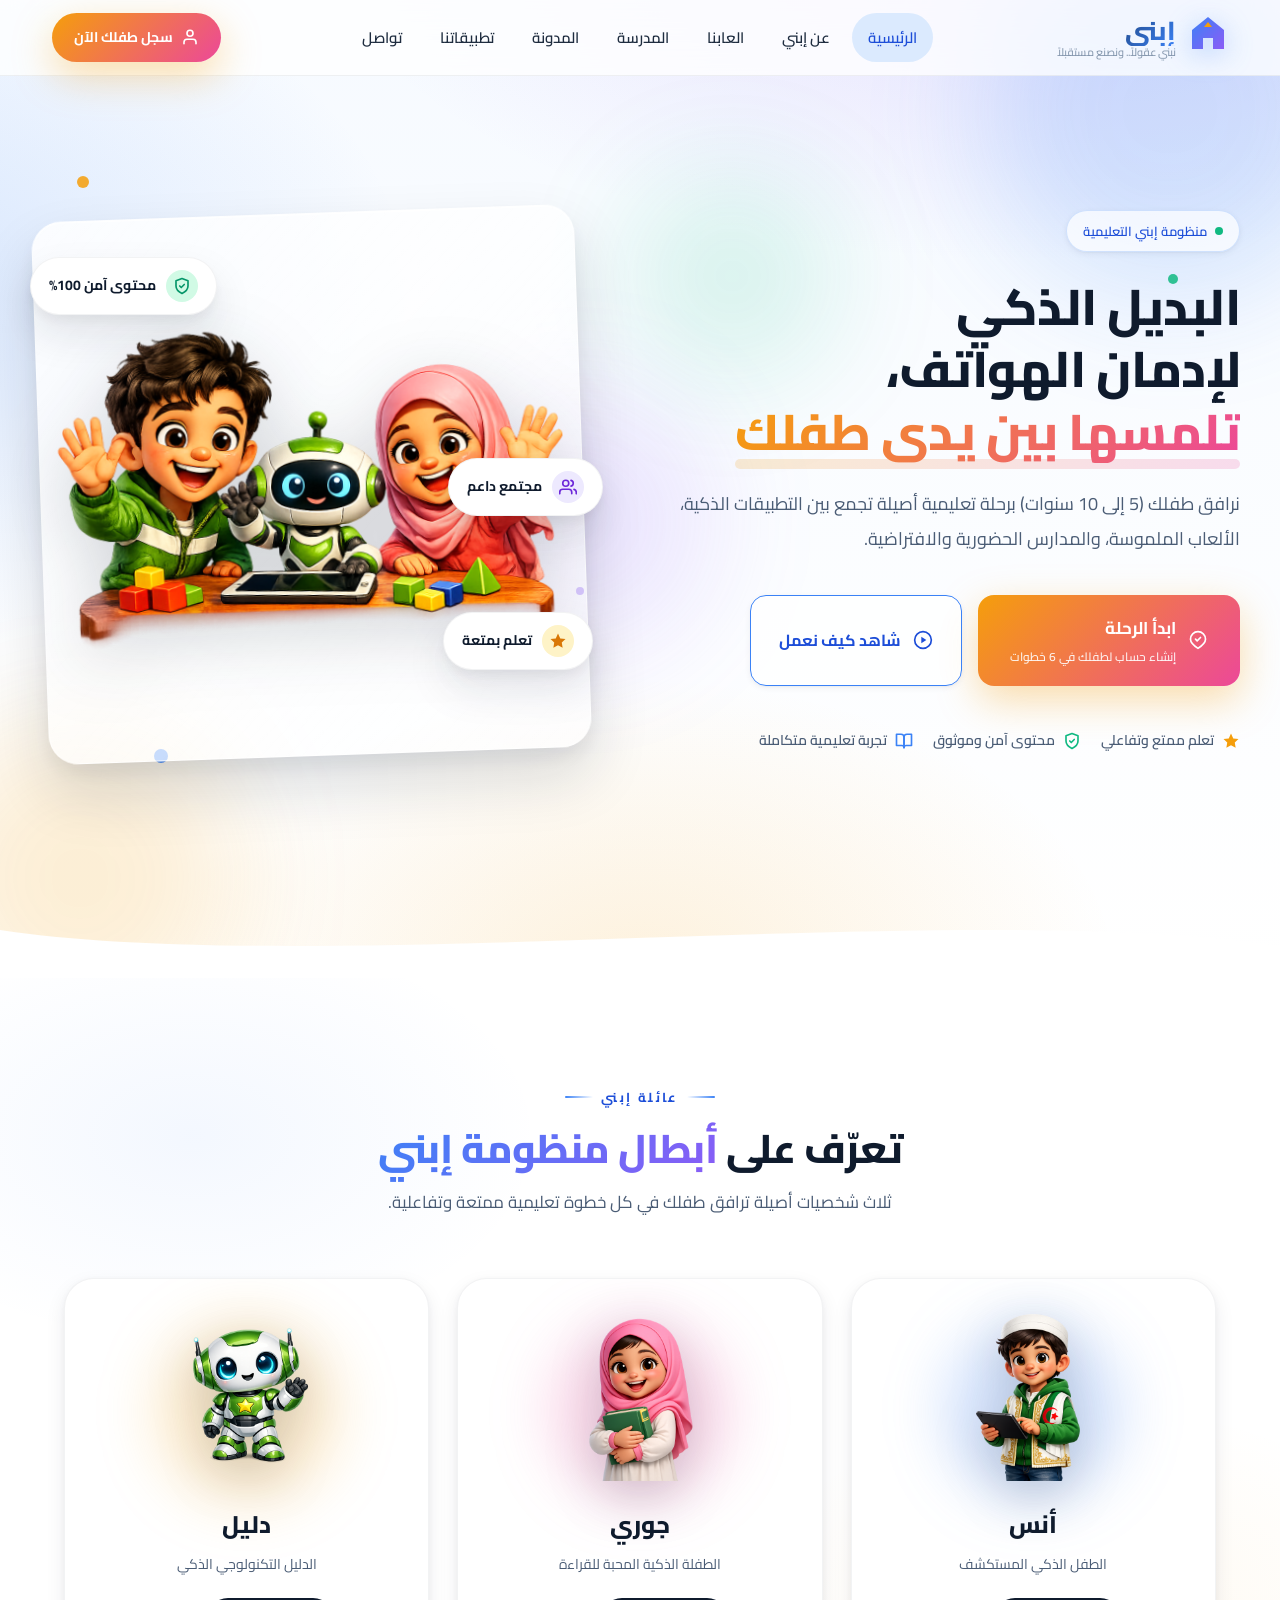
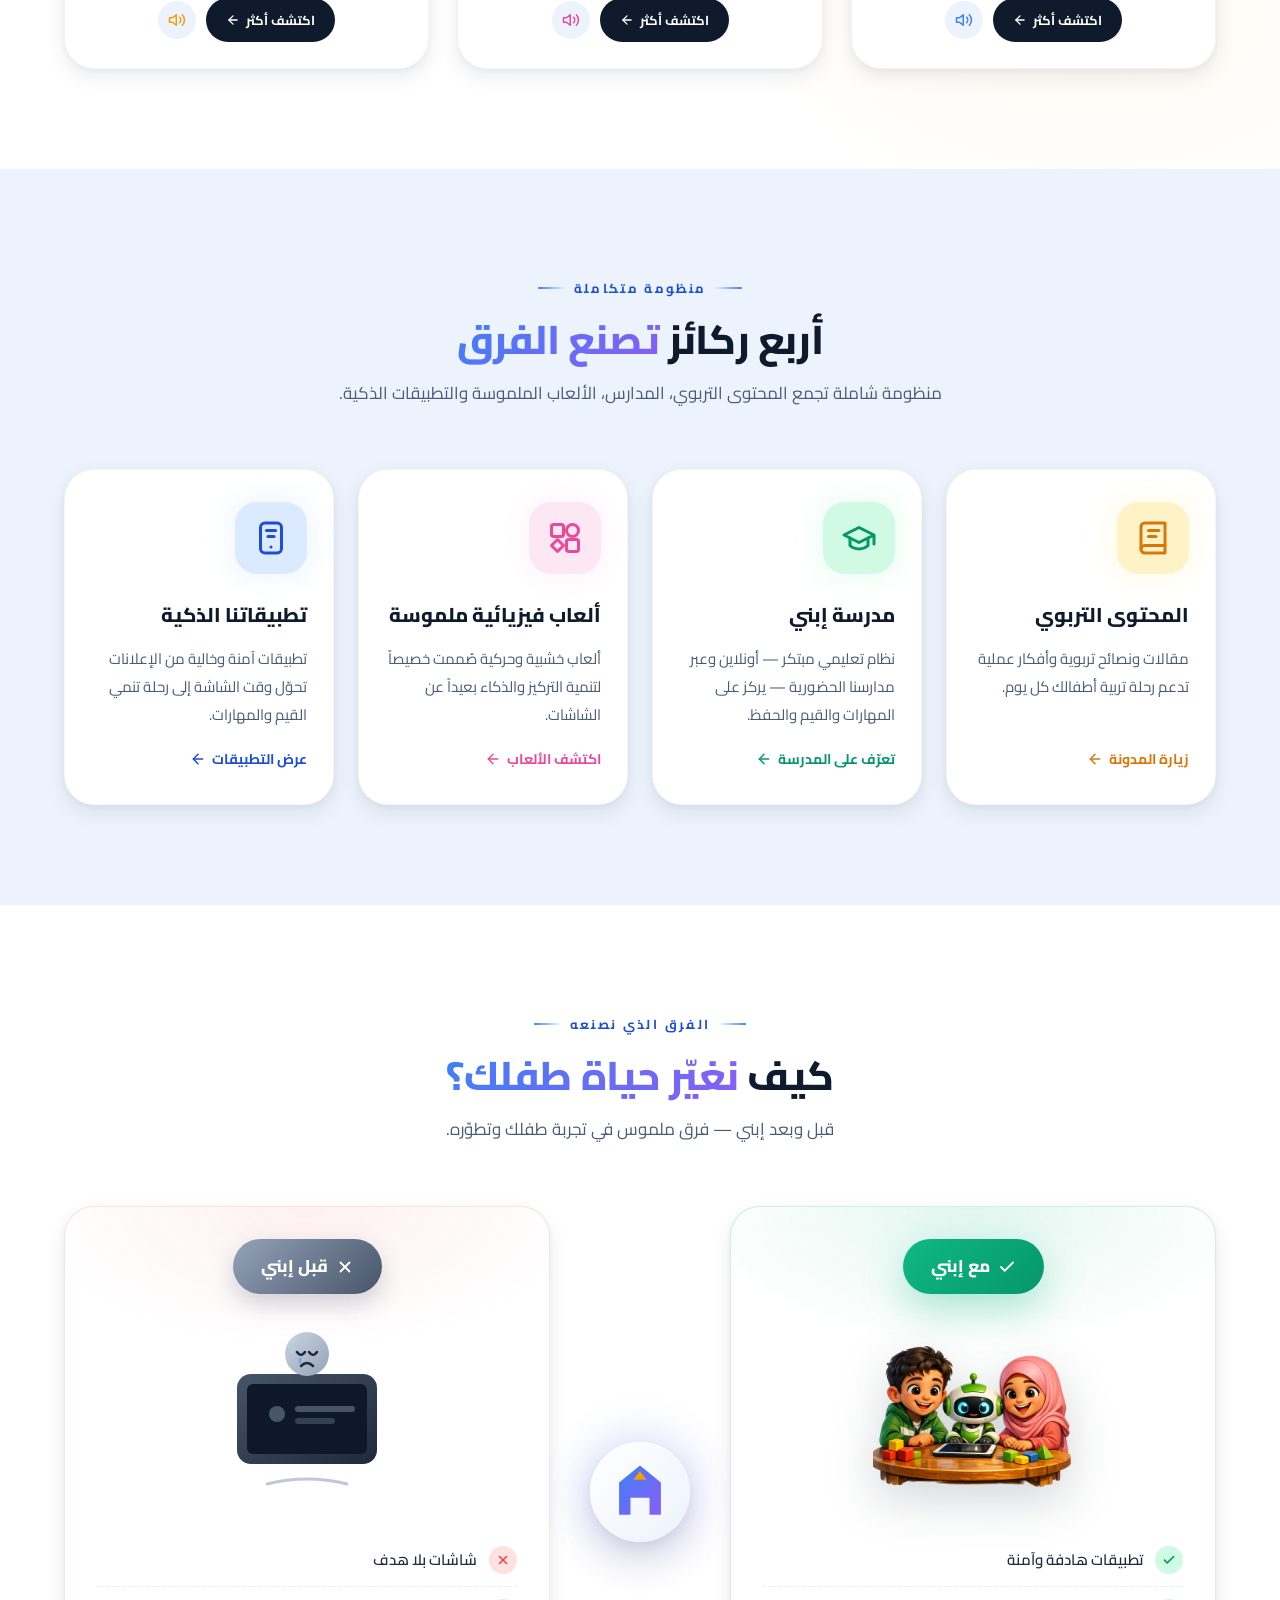
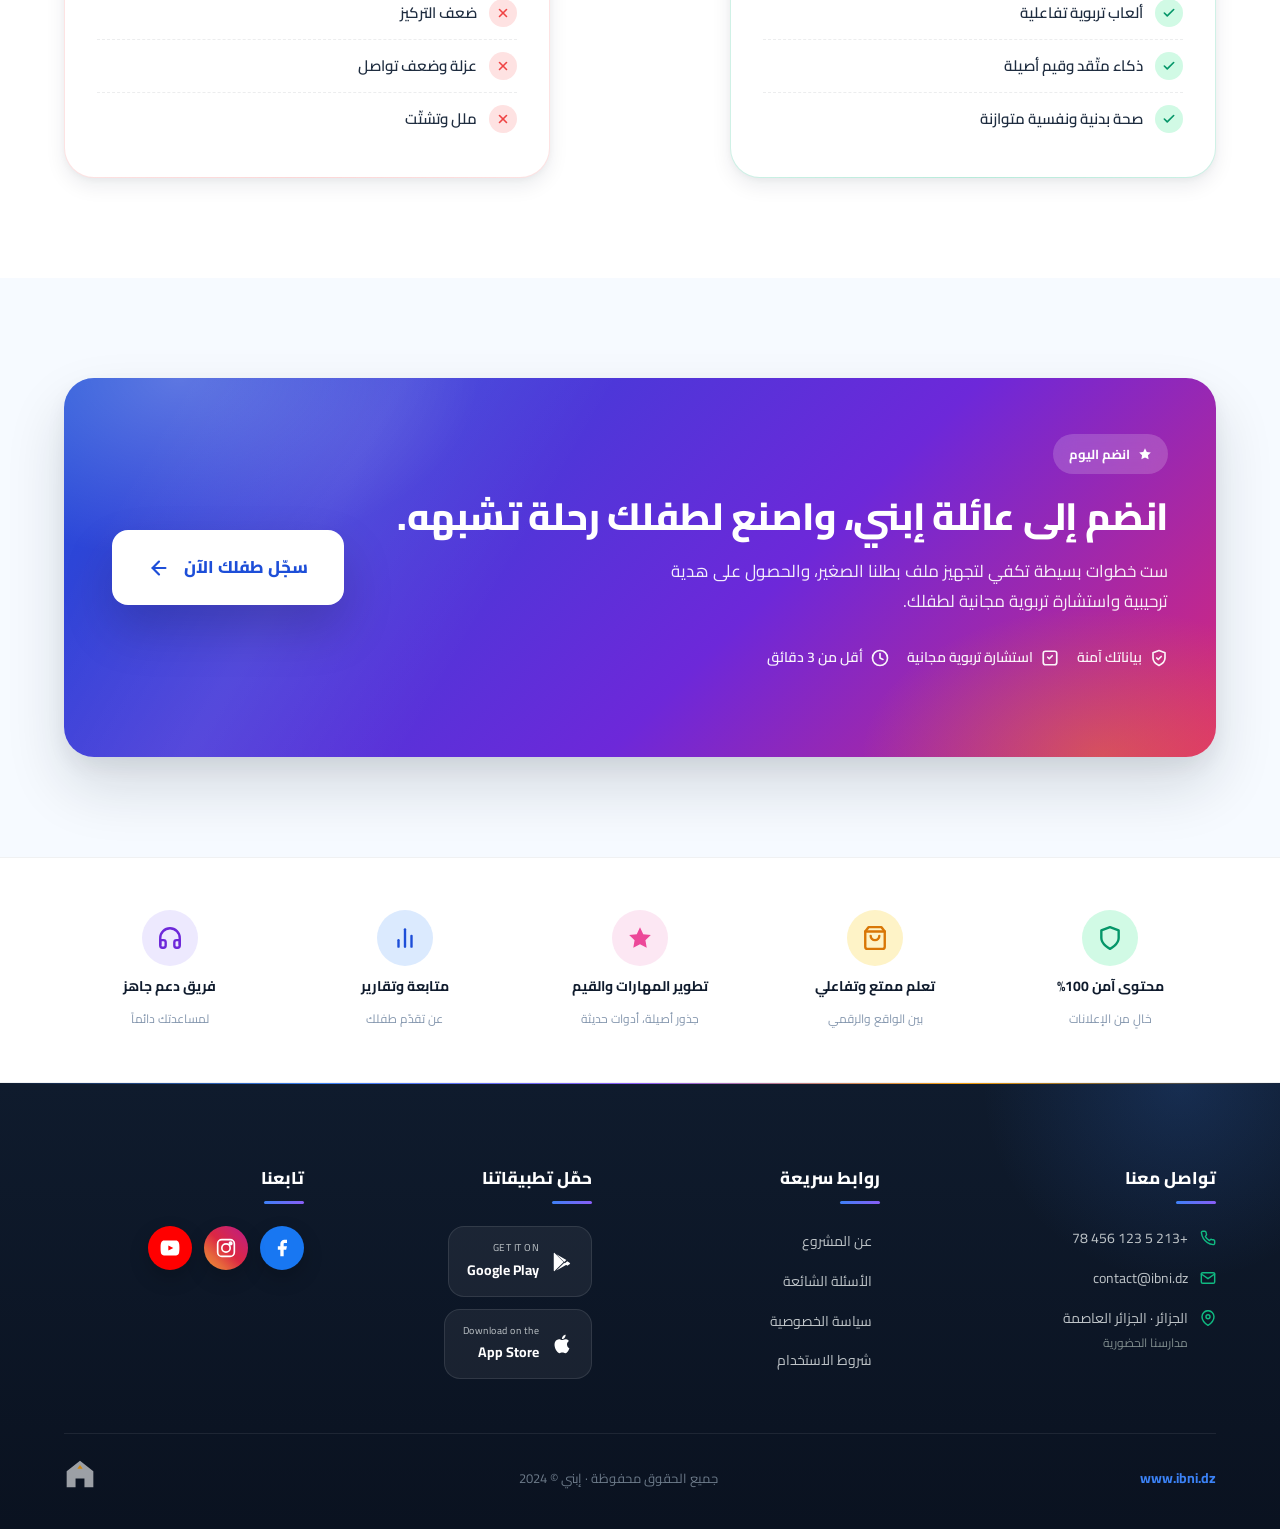
==== commit bb604daf: "tweak(before-card): make the face icon sad (frown, downward eyes, tear) Co-Authored-By: Hamed <tarom" ====
--- a/index.html
+++ b/index.html
@@ -352,9 +352,10 @@
             <rect x="98" y="92" width="60" height="6" rx="3" fill="#475569"/>
             <rect x="98" y="104" width="40" height="6" rx="3" fill="#334155"/>
             <circle cx="110" cy="40" r="22" fill="url(#dimGrad)"/>
-            <path d="M100 40 q4 -6 8 0" stroke="#1E293B" stroke-width="2.5" stroke-linecap="round" fill="none"/>
-            <path d="M112 40 q4 -6 8 0" stroke="#1E293B" stroke-width="2.5" stroke-linecap="round" fill="none"/>
-            <path d="M104 48 q6 4 12 0" stroke="#1E293B" stroke-width="2.5" stroke-linecap="round" fill="none"/>
+            <path d="M100 38 q4 6 8 0" stroke="#1E293B" stroke-width="2.5" stroke-linecap="round" fill="none"/>
+            <path d="M112 38 q4 6 8 0" stroke="#1E293B" stroke-width="2.5" stroke-linecap="round" fill="none"/>
+            <path d="M104 52 q6 -6 12 0" stroke="#1E293B" stroke-width="2.5" stroke-linecap="round" fill="none"/>
+            <path d="M102 44 q-1 4 1 6 q2 -2 1 -6 z" fill="#60A5FA"/>
             <path d="M70 170 q40 -10 80 0" stroke="#94A3B8" stroke-width="3" stroke-linecap="round" fill="none" opacity="0.6"/>
           </svg>
         </div>
